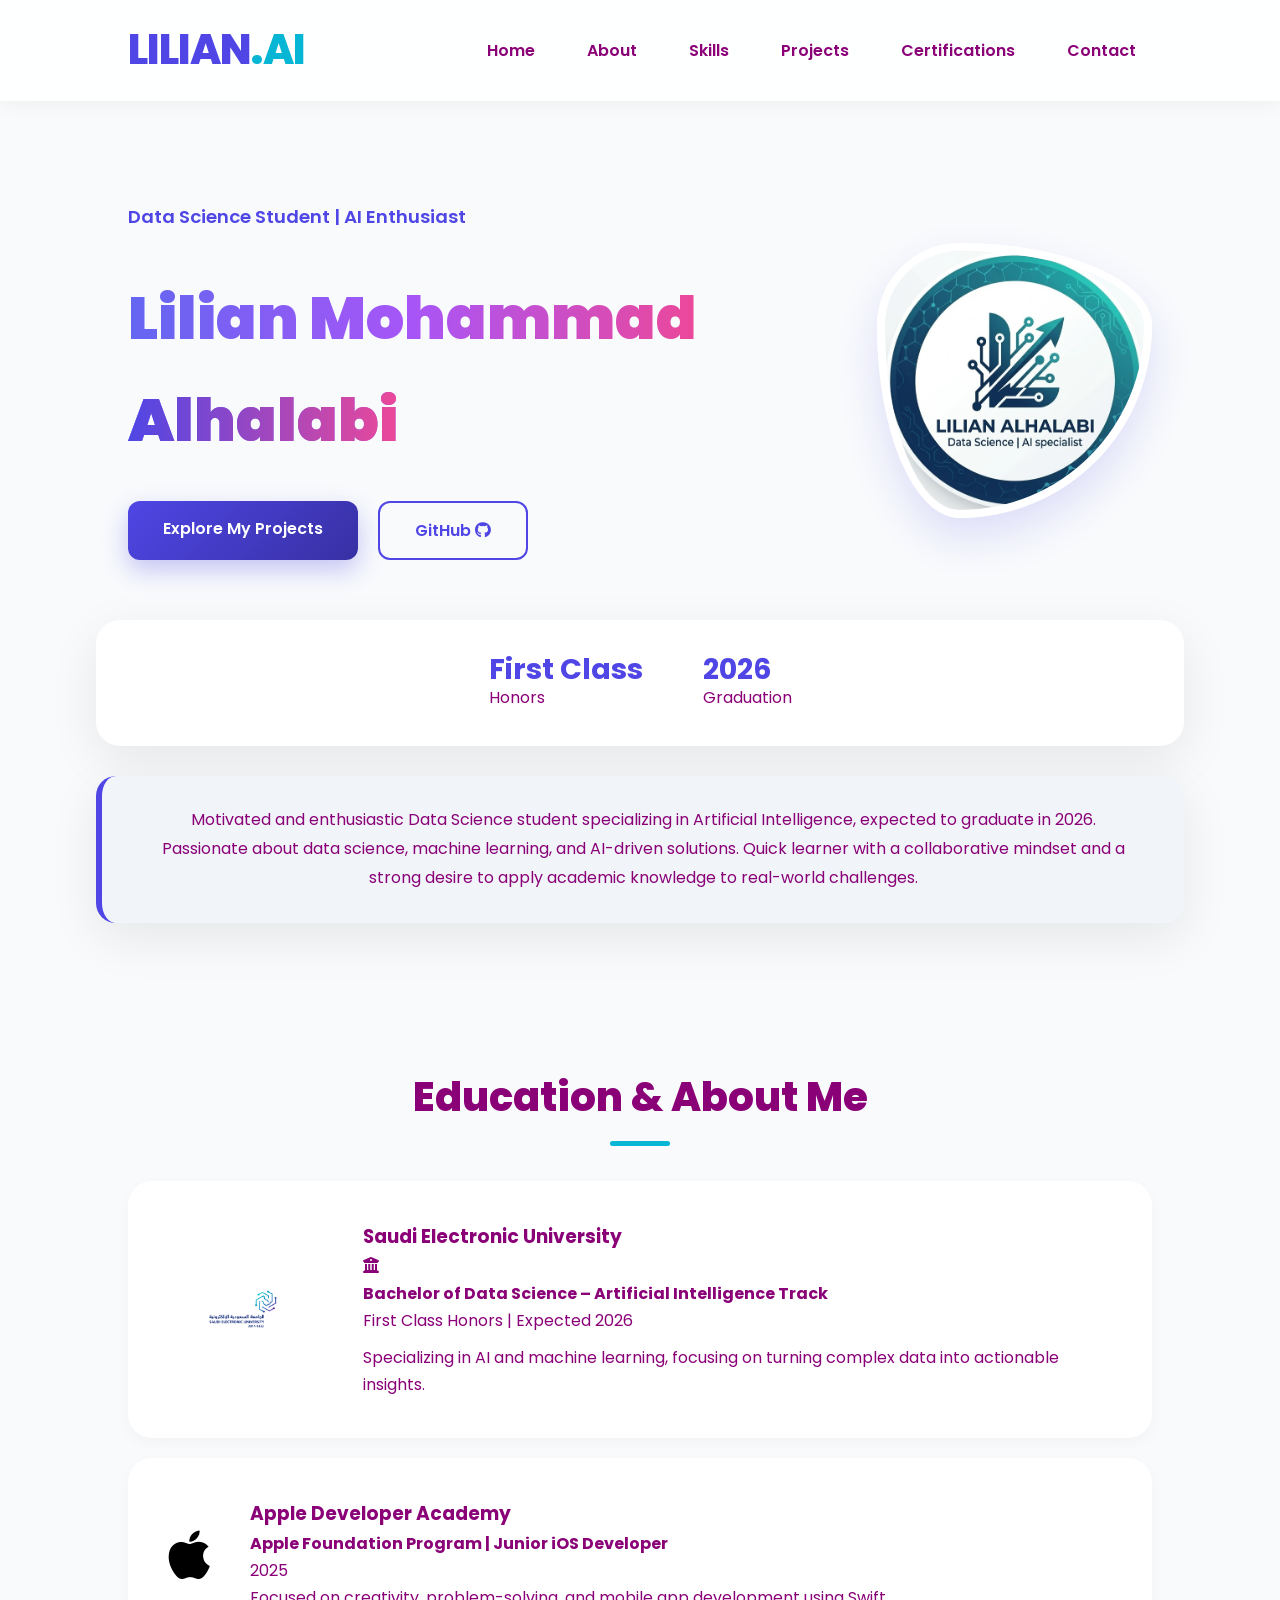
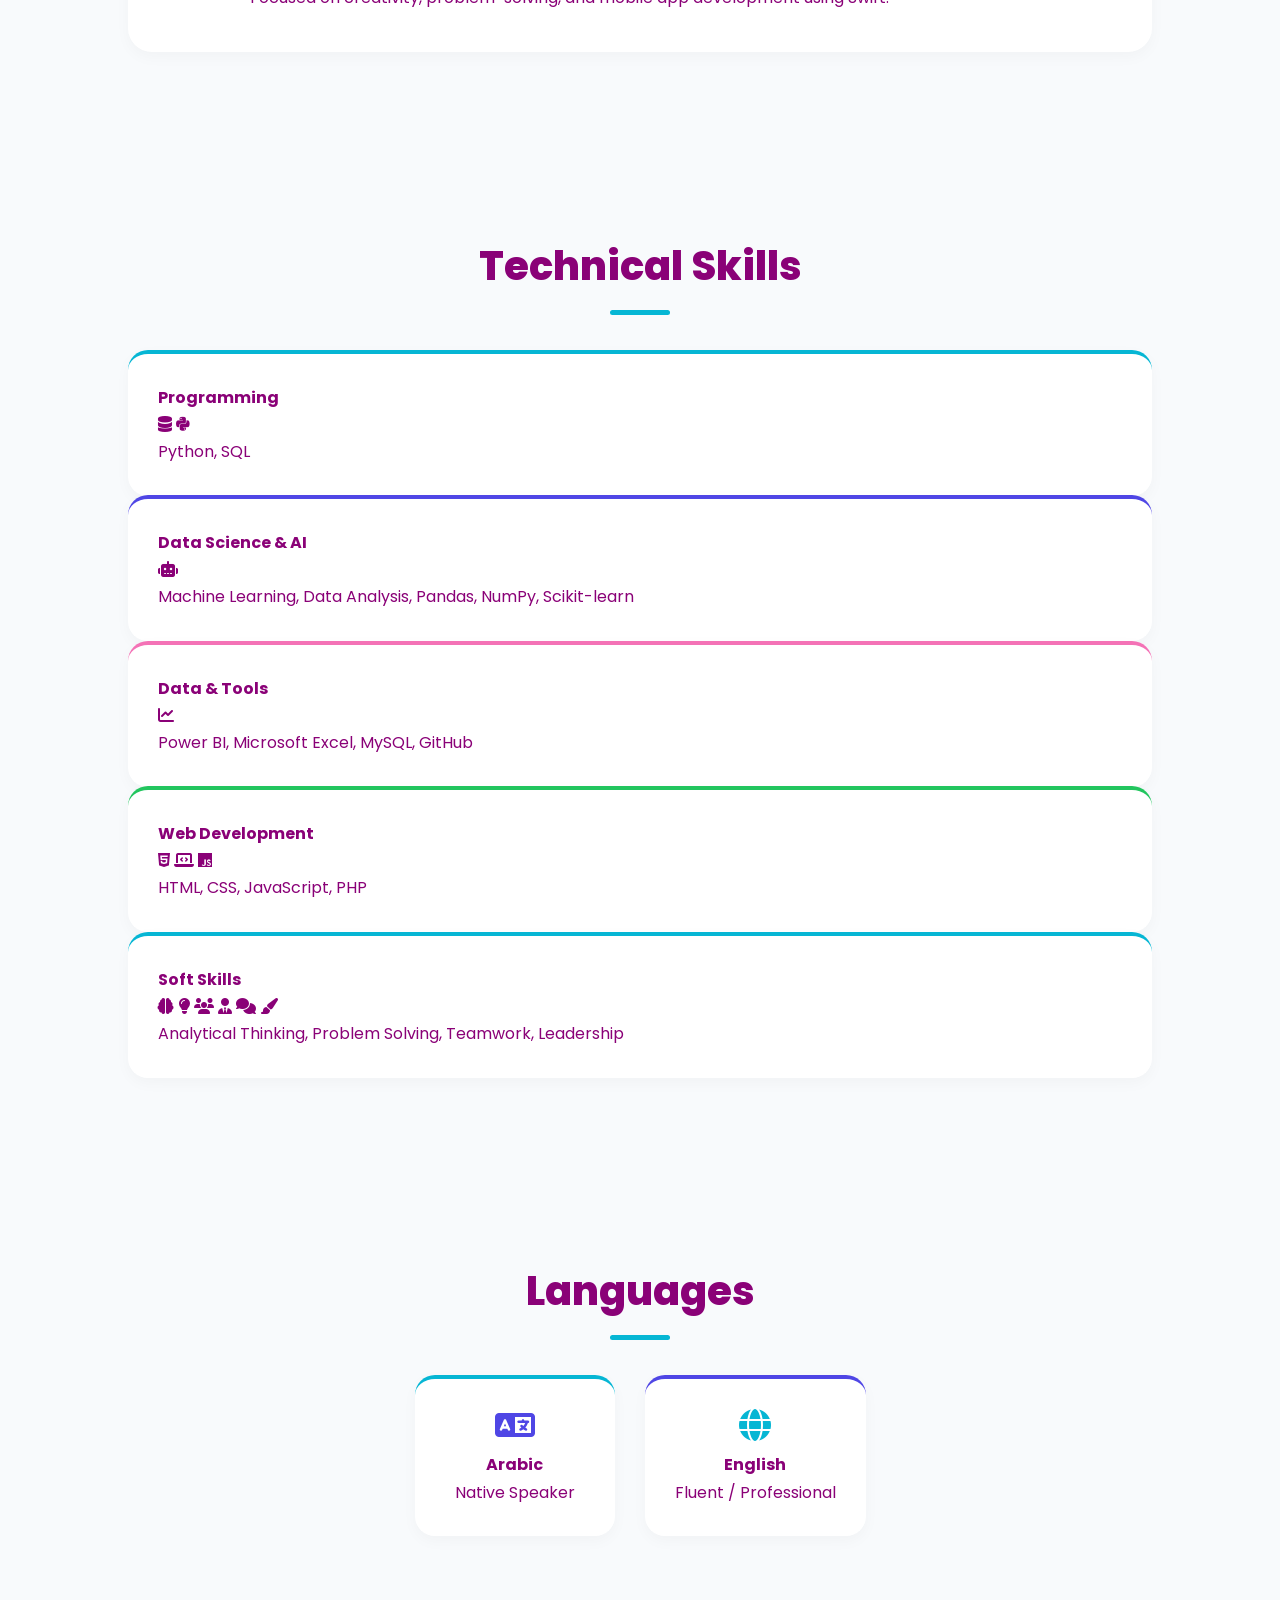
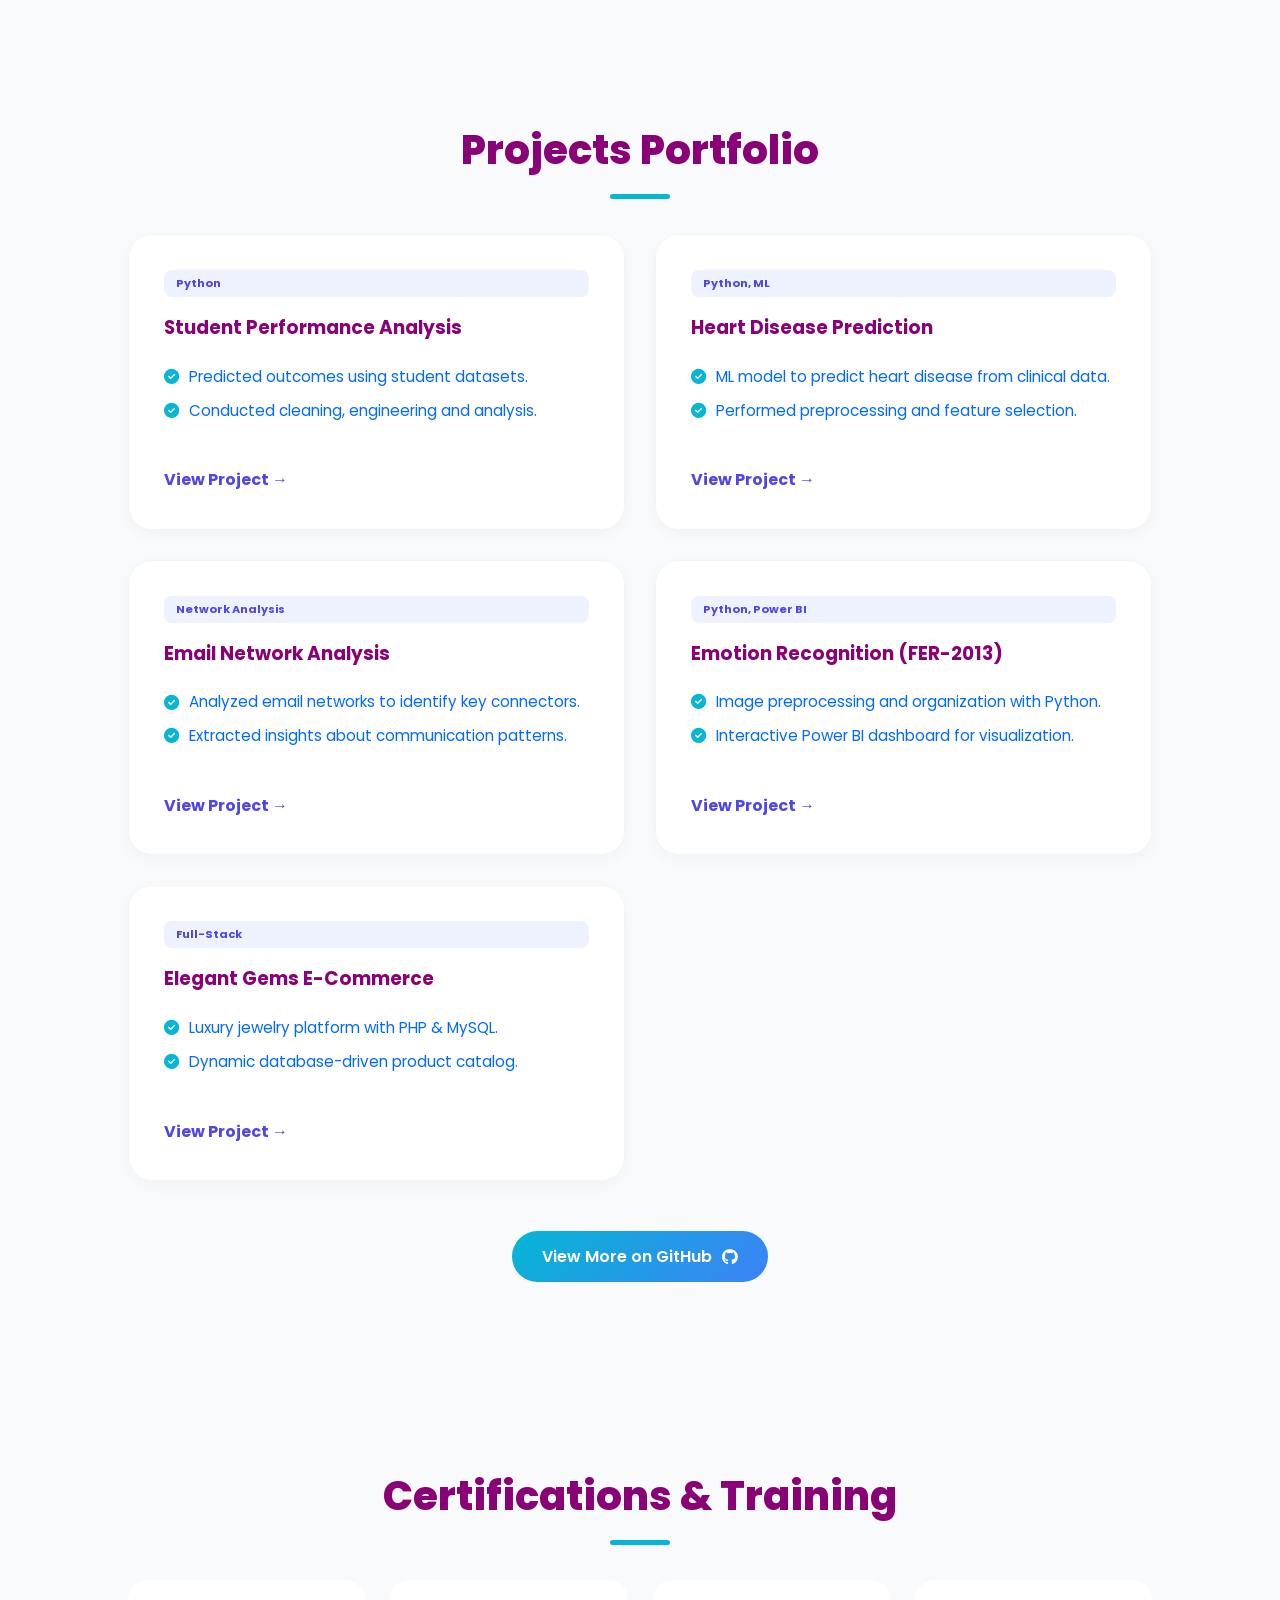
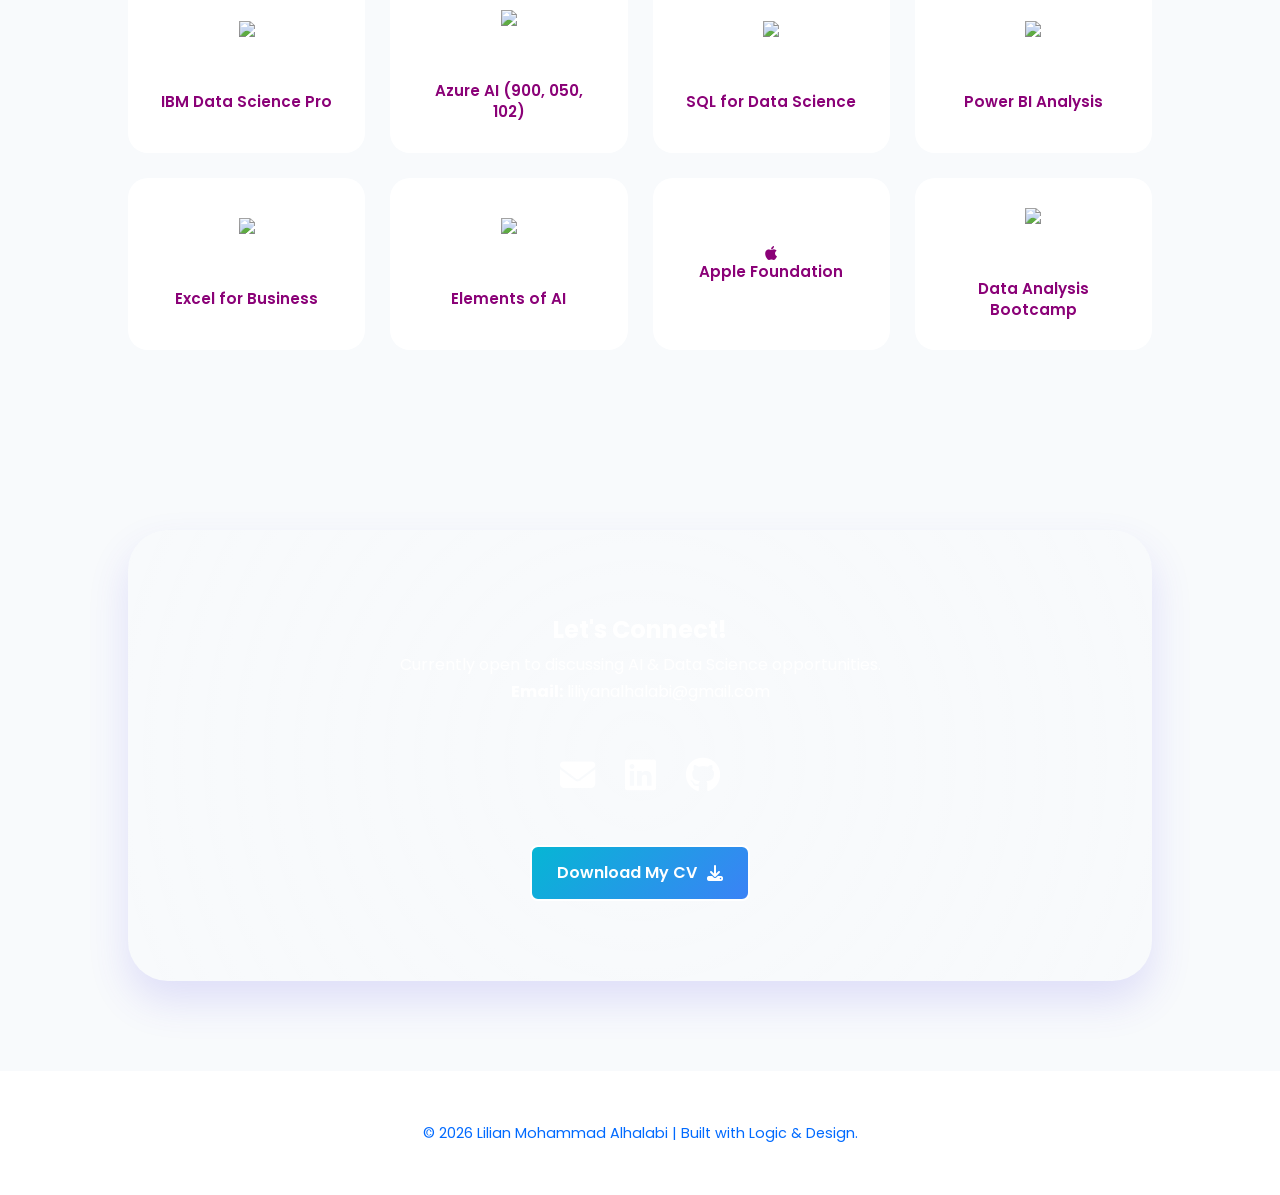
==== index.html @ e6d2bd02 "Update index.html" ====
<!DOCTYPE html>
<html lang="en">
<head>
    <meta charset="UTF-8">
    <meta name="viewport" content="width=device-width, initial-scale=1.0"> 
    <title>Lilian Mohammad Alhalabi | Portfolio</title>
    <link href="https://fonts.googleapis.com/css2?family=Poppins:wght@300;400;600;800&display=swap" rel="stylesheet">
    <link rel="stylesheet" href="https://cdnjs.cloudflare.com/ajax/libs/font-awesome/6.4.0/css/all.min.css">
    <link href="https://unpkg.com/aos@2.3.1/dist/aos.css" rel="stylesheet"> 
    <link rel="stylesheet" href="style.css">
</head>
<body>
<div class="video-bg">
  <video autoplay muted loop playsinline>
    <source src="robo.mp4" type="video/mp4">
    Your browser does not support the video tag.
  </video>
</div>
<nav>
    <div class="logo">LILIAN<span>.AI</span></div>
    <ul>
        <li><a href="#home">Home</a></li>
        <li><a href="#about">About</a></li>
        <li><a href="#skills">Skills</a></li>
        <li><a href="#projects">Projects</a></li>
        <li><a href="#certifications">Certifications</a></li>
        <li><a href="#contact">Contact</a></li>
    </ul>
</nav>

<section id="home" class="hero">
    <div class="hero-content" data-aos="fade-right">
        <p style="color: var(--primary); font-weight: 600;">Data Science Student | AI Enthusiast</p>
        <h1>Lilian Mohammad <br><span>Alhalabi</span></h1>
        <div class="hero-btns">
            <a href="#projects" class="btn">Explore My Projects</a>
            <a href="https://github.com/Lilian-Alhalabi" target="_blank" class="btn-outline">GitHub <i class="fab fa-github"></i></a>
        </div>
    </div>
    <div class="hero-img" data-aos="fade-left">
        <div class="profile-circle">
            <img src="img/profile.jpg" alt="Lilian Alhalabi">
        </div>
    </div>
</section>

<div class="stats-bar" data-aos="zoom-in">
    
    <div class="stat-item"><strong>First Class</strong> Honors</div>
    <!-- <div class="stat-item"><strong>3.86/4</strong> GPA</div> -->
    <div class="stat-item"><strong>2026</strong> Graduation</div>
</div>

<div class="stats-bar summary-bar" data-aos="zoom-in" style="margin-top: 20px; padding: 30px; line-height: 1.8; text-align: center;">
    <p>Motivated and enthusiastic Data Science student specializing in Artificial Intelligence, expected to graduate in 2026. Passionate about data science, machine learning, and AI-driven solutions. Quick learner with a collaborative mindset and a strong desire to apply academic knowledge to real-world challenges.</p>
</div>

<section id="about" data-aos="fade-up">
    <h2 class="section-title">Education & About Me</h2>
    <div class="about-card">
        <img src="img/Saudi_Electronic_University_Logo.jpeg" class="uni-logo">
        <div>
            <h3>Saudi Electronic University</h3> <i class="fas fa-university"></i>
            <p><strong>Bachelor of Data Science – Artificial Intelligence Track</strong></p>
            <p style="color: var(--muted); margin-bottom: 10px;">First Class Honors | Expected 2026</p>
            <p>Specializing in AI and machine learning, focusing on turning complex data into actionable insights.</p>
        </div>
    </div>
    <div class="about-card" style="margin-top: 20px;">
        <i class="fab fa-apple" style="font-size: 3.5rem; color: #000; margin-right: 20px;"></i>
        <div>
            <h3>Apple Developer Academy</h3>
            <p><strong>Apple Foundation Program | Junior iOS Developer</strong></p>
            <p style="color: var(--muted);">2025</p>
            <p>Focused on creativity, problem-solving, and mobile app development using Swift.</p>
        </div>
    </div>
</section>

<section id="skills">
    <h2 class="section-title" data-aos="fade-up">Technical Skills</h2>
    <div class="skills-grid">
        <div class="skill-card" data-aos="flip-left">
            <h4>Programming</h4> <i class="fas fa-database"></i>   <i class="fab fa-python"></i>
            <p>Python, SQL</p>
        </div>
        <div class="skill-card" data-aos="flip-left" data-aos-delay="100">
            <h4>Data Science & AI</h4> <i class="fas fa-robot"></i>
            <p>Machine Learning, Data Analysis, Pandas, NumPy, Scikit-learn</p>
        </div>
        <div class="skill-card" data-aos="flip-left" data-aos-delay="200">
            <h4>Data & Tools</h4> <i class="fas fa-chart-line"></i>
            <p>Power BI, Microsoft Excel, MySQL, GitHub</p>
        </div>
        <div class="skill-card" data-aos="flip-left" data-aos-delay="250">
            <h4>Web Development</h4> <i class="fab fa-html5"></i> <i class="fas fa-laptop-code"></i> <i class="fab fa-js"></i>
            <p>HTML, CSS, JavaScript, PHP</p>
        </div>
        <div class="skill-card" data-aos="flip-left" data-aos-delay="300">
            <h4>Soft Skills</h4> <i class="fas fa-brain"></i>
<i class="fas fa-lightbulb"></i>
<i class="fas fa-users"></i>
<i class="fas fa-user-tie"></i>
<i class="fas fa-comments"></i>
<i class="fas fa-paint-brush"></i>
            <p>Analytical Thinking, Problem Solving, Teamwork, Leadership</p>
        </div>
    </div>
</section>

<section id="languages" data-aos="fade-up">
    <h2 class="section-title">Languages</h2>
    <div class="skills-grid" style="justify-content: center; display: flex; gap: 30px; flex-wrap: wrap;">
        <div class="skill-card" style="min-width: 200px; text-align: center;">
            <i class="fas fa-language" style="font-size: 2rem; color: var(--primary); margin-bottom: 10px;"></i>
            <h4>Arabic</h4>
            <p>Native Speaker</p>
        </div>
        <div class="skill-card" style="min-width: 200px; text-align: center;">
            <i class="fas fa-globe" style="font-size: 2rem; color: var(--secondary); margin-bottom: 10px;"></i>
            <h4>English</h4>
            <p>Fluent / Professional</p>
        </div>
    </div>
</section>

<section id="projects">
    <h2 class="section-title" data-aos="fade-up">Projects Portfolio </h2>
    <div class="projects-grid">
        <div class="project-card" data-aos="fade-up">
            <div class="project-tag">Python</div>
            <h3>Student Performance Analysis</h3>
            <ul class="proj-list">
                <li>Predicted outcomes using student datasets.</li>
                <li>Conducted cleaning, engineering and analysis.</li>
            </ul>
            <a href="https://github.com/Lilian-Alhalabi/student-performance-analysis" target="_blank" class="proj-link">View Project →</a>
        </div>

        <div class="project-card" data-aos="fade-up">
            <div class="project-tag">Python, ML</div>
            <h3>Heart Disease Prediction</h3>
            <ul class="proj-list">
                <li>ML model to predict heart disease from clinical data.</li>
                <li>Performed preprocessing and feature selection.</li>
            </ul>
            <a href="https://github.com/Lilian-Alhalabi/Heart-Disease-Prediction-using-Machine-Learning" target="_blank" class="proj-link">View Project →</a>
        </div>

        <div class="project-card" data-aos="fade-up">
            <div class="project-tag">Network Analysis</div>
            <h3>Email Network Analysis</h3>
            <ul class="proj-list">
                <li>Analyzed email networks to identify key connectors.</li>
                <li>Extracted insights about communication patterns.</li>
            </ul>
            <a href="https://github.com/Lilian-Alhalabi/Email-Network-Analysis-using-Python" target="_blank" class="proj-link">View Project →</a>
        </div>

        <div class="project-card" data-aos="fade-up">
            <div class="project-tag">Python, Power BI</div>
            <h3>Emotion Recognition (FER-2013)</h3>
            <ul class="proj-list">
                <li>Image preprocessing and organization with Python.</li>
                <li>Interactive Power BI dashboard for visualization.</li>
            </ul>
            <a href="https://github.com/Lilian-Alhalabi/FER2013-Emotion-Analysis" target="_blank" class="proj-link">View Project →</a>
        </div>

        <div class="project-card" data-aos="fade-up">
            <div class="project-tag">Full-Stack</div>
            <h3>Elegant Gems E-Commerce</h3>
            <ul class="proj-list">
                <li>Luxury jewelry platform with PHP & MySQL.</li>
                <li>Dynamic database-driven product catalog.</li>
            </ul>
            <a href="https://github.com/Lilian-Alhalabi/Elegant-Gems-Jewelry-E-commerce-Platform" target="_blank" class="proj-link">View Project →</a>
        </div>

        
        

    </div>
    <div class="view-more-container" data-aos="fade-up">
        <a href="https://github.com/Lilian-Alhalabi" target="_blank" class="btn-view-more">
            View More on GitHub <i class="fab fa-github"></i>
        </a>
    </div>
</section>

<section id="certifications">
    <h2 class="section-title" data-aos="fade-up">Certifications & Training</h2>
    <div class="certs-container">
        <div class="cert-item"><img src="https://upload.wikimedia.org/wikipedia/commons/5/51/IBM_logo.svg"><h4>IBM Data Science Pro</h4></div>
        <div class="cert-item"><img src="https://upload.wikimedia.org/wikipedia/commons/4/44/Microsoft_logo.svg"><h4>Azure AI (900, 050, 102)</h4></div>
        <div class="cert-item"><img src="https://vectorseek.com/wp-content/uploads/2023/08/University-Of-California-Davis-Logo-Vector.svg-.png"><h4>SQL for Data Science</h4></div>
        <div class="cert-item"><img src="https://upload.wikimedia.org/wikipedia/commons/4/44/Microsoft_logo.svg"><h4>Power BI Analysis</h4></div>
        <div class="cert-item"><img src="https://logowik.com/content/uploads/images/macquarie-university5860.jpg"><h4>Excel for Business</h4></div>
        <div class="cert-item"><img src="https://www.sttinfo.fi/data/images/00382/395bc891-fb8c-47c3-a253-6a2b19670133.jpg"><h4>Elements of AI</h4></div>
        <div class="cert-item"><i class="fab fa-apple cert-icon"></i><h4>Apple Foundation</h4></div>
        <div class="cert-item"><img src="https://miro.medium.com/1*acb-tSUW3Tu0LUx_6xkORw.png"><h4>Data Analysis Bootcamp</h4></div>
    </div>
</section>

<section id="contact">
    <div class="contact-card" data-aos="zoom-in">
        <h2>Let's Connect!</h2>
        <p>Currently open to discussing AI & Data Science opportunities.</p>
        <p><strong>Email:</strong> liliyanalhalabi@gmail.com </p>
        <div class="social-links">
            <a href="mailto:liliyanalhalabi@gmail.com"><i class="fas fa-envelope"></i></a>
            <a href="https://linkedin.com/in/lilian-alhalabi" target="_blank"><i class="fab fa-linkedin"></i></a>
            <a href="https://github.com/Lilian-Alhalabi" target="_blank"><i class="fab fa-github"></i></a>
        </div>
        <a href="Lilian_Alhalabi_Resume.pdf" download="Lilian_Alhalabi_CV" class="download-btn">
            Download My CV <i class="fas fa-download"></i>
        </a>
    </div>
</section>

<footer>
    <p>© 2026 Lilian Mohammad Alhalabi | Built with Logic & Design.</p>
</footer>

<script src="https://unpkg.com/aos@2.3.1/dist/aos.js"></script>
<script>AOS.init({ duration: 1000, once: true });</script>
</body>
</html>
---- style.css ----
/* 1. Root Variables & Theme */
:root {
    --primary: #4f46e5;
    --primary-dark: #3730a3;
    --secondary: #06b6d4;
    --accent: #f472b6;
    --accent2: #22c55e;
    --bg: #f8fafc;
    --card-bg: #ffffff;
    --text-main: #8a0177;
    --text-muted: #006aff;
    --white: #ffffff;

    --shadow-sm: 0 5px 15px rgba(0,0,0,0.03);
    --shadow-lg: 0 20px 40px rgba(79,70,229,0.15);

    --purple-grad: linear-gradient(135deg,#4f46e5,#3730a3);
    --blue-grad: linear-gradient(135deg,#06b6d4,#3b82f6);
    --pink-grad: linear-gradient(135deg,#f472b6,#ec4899);

    --transition: all 0.3s cubic-bezier(0.4,0,0.2,1);
}
.hero-btns {
    display: flex;
    gap: 20px; 
    flex-wrap: wrap; 
    margin-top: 30px;
}

.video-bg {
  position: fixed;
  top: 0;
  left: 0;
  width: 100%;
  height: 100%;
  overflow: hidden;
  z-index: -1; /* يخلي الفيديو خلف المحتوى */
}

.video-bg video {
  width: 100%;
  height: 100%;
  object-fit: cover; /* يملأ الشاشة بدون ظهور حواف فارغة */
  filter: brightness(0.7); /* اختياري لتظليل الخلفية */
  animation: videoLoop 1s linear infinite; /* يضمن إعادة سلسة */
}

/* التأكد من تكرار الفيديو بدون تقطيع */
@keyframes videoLoop {
  0% { transform: scale(1); }
  100% { transform: scale(1); }
}
/* 2. Global Reset */
* { 
    margin: 0; 
    padding: 0; 
    box-sizing: border-box; 
    font-family: 'Poppins', sans-serif; 
    scroll-behavior: smooth; 
}

body { 
    background: var(--bg); 
    color: var(--text-main); 
    line-height: 1.7; 
    overflow-x: hidden;
}

/* 3. Navigation */
nav {
    display: flex; 
    justify-content: space-between; 
    align-items: center;
    padding: 15px 10%; 
    background: rgba(255, 255, 255, 0.85);
    backdrop-filter: blur(12px); 
    position: sticky; 
    top: 0; 
    z-index: 1000;
    box-shadow: 0 2px 20px rgba(0,0,0,0.05);
}

.logo { 
    font-size: 2.6rem; 
    font-weight: 800; 
    color: var(--primary); 
    letter-spacing: -1px;
}

.logo span { color: var(--secondary); }

nav ul { display: flex; list-style: none; gap: 20px; }

nav a { 
    text-decoration: none; 
    color: var(--text-main); 
    font-weight: 600; 
    font-size: 1.00rem;
    padding: 8px 16px;
    border-radius: 8px;
    transition: var(--transition); 
}

nav a:hover { 
    background: var(--purple-grad);
    color: white;
}

/* 4. Hero Section */
.hero { 
    display: flex; 
    align-items: center; 
    justify-content: space-between; 
    padding: 100px 10% 140px; 
    gap: 60px; 
}
.hero-tagline {
   
    font-family: 'Outfit', 'Poppins', sans-serif;
    font-size: 1rem;
    font-weight: 600;
    
    
    color: #0ea5e9; 
    
    
    text-shadow: 0 0 10px rgba(14, 165, 233, 0.4);
    
    /* 4. تنسيقات إضافية لجمالية السطر */
    letter-spacing: 1.5px;         
    text-transform: uppercase;     
    margin-bottom: 12px;           
    display: block;                
}

.hero-content { flex: 1; }

.hero h1 {
    background: linear-gradient(
        to right, 
        #6366f1, #a855f7, #ec4899, #06b6d4, #6366f1
    );
    
   
    background-size: 200% auto;
    
    
    -webkit-background-clip: text;
    background-clip: text;
    -webkit-text-fill-color: transparent;
    
   
    animation: moveGradient 4s linear infinite;
    
   
    font-weight: 900;
    font-size: 60px;
    display: inline-block; 
}


@keyframes moveGradient {
    0% { background-position: 0% center; }
    100% { background-position: 200% center; }
}

.hero h1 span {
    background: none;
    -webkit-text-fill-color: inherit;
    background-clip: inherit;
}

.hero h1 span { 
    background: linear-gradient(
        to right, 
        #4f46e5, #ec4899, #06b6d4, #4f46e5
    );
    
    background-size: 300% auto;
    
    -webkit-background-clip: text;
    background-clip: text;
    -webkit-text-fill-color: transparent;
    
    animation: shine 4s linear infinite;
}

@keyframes shine {
    to {
        background-position: 300% center;
    }
}

.hero p { 
    font-size: 1.15rem; 
    color: var(--text-muted); 
    margin-bottom: 35px; 
    max-width: 600px;
}

.profile-circle { 
    width: 275px; 
    height: 275px; 
    border-radius: 30% 70% 70% 30% / 30% 30% 70% 70%; 
    overflow: hidden; 
    border: 8px solid white; 
    box-shadow: var(--shadow-lg);
    animation: morphing 10s infinite alternate;
}

@keyframes morphing {
    0% { border-radius: 30% 70% 70% 30% / 30% 30% 70% 70%; }
    100% { border-radius: 50% 50% 50% 50% / 50% 50% 50% 50%; }
}

.profile-circle img { 
    width: 100%;
    height: 100%;
    object-fit: cover;
}

/* 5. Stats & Summary Bars */
.stats-bar { 
    display: flex; 
    justify-content: center; 
    gap: 60px; 
    padding: 35px; 
    background: var(--white); 
    width: 85%; 
    margin: -80px auto 30px; 
    border-radius: 24px;
    box-shadow: 0 15px 50px rgba(0,0,0,0.08); 
    position: relative; 
    z-index: 10;
}

.stat-item strong { 
    display: block; 
    font-size: 1.8rem; 
    color: var(--primary); 
    line-height: 1;
}

.summary-bar {
    max-width: 85%;
    margin: 0 auto 50px;
    background: #f1f5f9;
    border-radius: 20px;
    padding: 30px 50px !important;
    border-left: 6px solid var(--primary);
}

/* 6. Cards & Sections */
section { padding: 90px 10%; }

.section-title { 
    font-size: 2.5rem; 
    margin-bottom: 50px; 
    text-align: center; 
    font-weight: 800;
    position: relative;
}

.section-title::after {
    content: '';
    width: 60px;
    height: 5px;
    background: var(--secondary);
    position: absolute;
    bottom: -15px;
    left: 50%;
    transform: translateX(-50%);
    border-radius: 10px;
}

/* About Card Images */
.about-card img:not(.uni-logo) {
    width: 200px;
    height: 200px;
    object-fit: cover;
}

/* About Card */
.about-card { 
    display: flex; 
    align-items: center; 
    gap: 20px; 
    background: var(--white); 
    padding: 40px; 
    border-radius: 24px; 
    box-shadow: var(--shadow-sm);
    transition: var(--transition);
}

.about-card:hover { 
    transform: translateY(-5px); 
}

/* University Logo */
.uni-logo { 
    width: 150px;   
    height: auto; 
    border-radius: 12px;
    margin-right: 25px;
    object-fit: contain;
}
/* 7. Skills Grid */
.skill-card { 
    background: var(--white); 
    padding: 30px; 
    border-radius: 20px; 
    box-shadow: var(--shadow-sm); 
    border-top: 4px solid var(--secondary);
    transition: var(--transition);
}

.skill-card:nth-child(2){
    border-top:4px solid var(--primary);
}

.skill-card:nth-child(3){
    border-top:4px solid var(--accent);
}

.skill-card:nth-child(4){
    border-top:4px solid var(--accent2);
}


/* 8. Projects Portfolio */
.projects-grid { 
    display: grid; 
    grid-template-columns: repeat(auto-fit, minmax(340px, 1fr)); 
    gap: 30px; 
}

.project-card { 
    background: var(--white); 
    padding: 35px; 
    border-radius: 24px; 
    box-shadow: var(--shadow-sm); 
    border: 1px solid #f1f5f9; 
    display: flex;
    flex-direction: column;
    justify-content: space-between;
    transition: var(--transition); 
}

.project-card:hover { 
    transform: translateY(-10px) scale(1.02); 
    border-color: var(--primary); 
    box-shadow: 0 20px 40px rgba(0,0,0,0.05);
}

.project-tag { 
    display: inline-block;
    padding: 4px 12px;
    background: #eef2ff;
    color: var(--primary); 
    border-radius: 8px;
    font-size: 0.7rem; 
    font-weight: 700; 
    margin-bottom: 15px; 
}

.proj-list { list-style: none; margin: 20px 0; }
.proj-list li { 
    margin-bottom: 8px; 
    padding-left: 25px; 
    position: relative; 
    font-size: 0.95rem;
    color: var(--text-muted);
}

.proj-list li::before { 
    content: "\f058"; 
    font-family: "Font Awesome 6 Free"; 
    font-weight: 900;
    position: absolute; 
    left: 0; 
    color: var(--secondary); 
}

.proj-link { 
    text-decoration: none; 
    color: var(--primary); 
    font-weight: 700; 
    display: flex;
    align-items: center;
    gap: 8px;
    margin-top: 15px;
}

.view-more-container {
    display: flex;
    justify-content: center;
    margin-top: 50px;
    width: 100%;
}

.btn-view-more {
    display: inline-flex;
    align-items: center;
    gap: 10px;
    padding: 12px 30px;
    background: var(--blue-grad);
    color: white;
    text-decoration: none;
    font-weight: 600;
    border-radius: 50px;
    transition: 0.3s;
}

.btn-view-more:hover{
    transform: translateY(-4px) scale(1.05);
    box-shadow: 0 10px 30px rgba(59,130,246,0.4);
}

/* 9. Certifications */
.certs-container { 
    display: grid; 
    grid-template-columns: repeat(auto-fit, minmax(220px, 1fr)); 
    gap: 25px; 
}

.cert-item { 
    background: var(--white); 
    padding: 30px; 
    border-radius: 20px; 
    text-align: center; 
    transition: var(--transition);
    display: flex;
    flex-direction: column;
    align-items: center;
    justify-content: center;
}

.cert-item img { height: 50px; width: auto; object-fit: contain; margin-bottom: 20px; filter: grayscale(10%); transition: 0.3s; }
.cert-item:hover img { filter: grayscale(0%); transform: scale(1.1); }
.cert-item h4 { font-size: 0.95rem; font-weight: 600; line-height: 1.4; }

/* 10. Contact Card */
.contact-card { 
    background: var(--transition); 
    color: var(--white); 
    padding: 80px 40px; 
    border-radius: 40px; 
    text-align: center; 
    box-shadow: var(--shadow-lg);
    position: relative;
    overflow: hidden;
}

.contact-card::before {
    content: '';
    position: absolute;
    top: -50%;
    left: -50%;
    width: 200%;
    height: 200%;
    background: radial-gradient(circle, rgba(255,255,255,0.1) 0%, transparent 70%);
}

.social-links { display: flex; justify-content: center; gap: 30px; margin: 40px 0; position: relative; }
.social-links a { 
    color: var(--white); 
    font-size: 2.2rem; 
    transition: var(--transition); 
}

.social-links a:hover { 
    transform: translateY(-5px); 
    color: var(--secondary); 
}

/* 11. Buttons */
.download-btn {
    background: var(--blue-grad);
    color: #ffffff !important; 
    padding: 12px 25px;
    border-radius: 8px;
    text-decoration: none;
    font-weight: 600;
    display: inline-flex;
    align-items: center;
    gap: 10px;
    transition: all 0.2s ease;
    border: 2px solid white;
    cursor: pointer; 
    position: relative;
    z-index: 5;
}

.download-btn:hover {
    background: transparent !important;
    color: white !important;
    transform: translateY(-3px);
}

.download-btn:active {
    transform: scale(0.95); 
}
.btn { 
    padding: 14px 35px; 
    background: var(--purple-grad);
    color: white; 
    text-decoration: none; 
    border-radius: 12px; 
    font-weight: 600; 
    transition: var(--transition);
    box-shadow: 0 10px 25px rgba(79,70,229,0.3);
}

.btn:hover { 
    transform: translateY(-4px) scale(1.03);
    box-shadow: 0 15px 35px rgba(79,70,229,0.4);
}

.btn-outline { 
    padding: 14px 35px; 
    border: 2px solid var(--primary); 
    color: var(--primary); 
    text-decoration: none; 
    border-radius: 12px; 
    font-weight: 600; 
    transition: var(--transition);
}

.btn:hover { background: var(--primary-dark); transform: translateY(-3px); }
.btn-outline:hover { background: var(--primary); color: white; transform: translateY(-3px); }
.download-btn:active {
    transform: scale(0.9) !important; 
}
/* 12. Footer */
footer { 
    text-align: center; 
    padding: 50px; 
    background: #fff;
    color: var(--text-muted); 
    font-size: 0.9rem;
}

/* 13. Responsive */
@media (max-width: 992px) {
    .hero { flex-direction: column-reverse; text-align: center; padding-top: 60px; }
    .hero h1 { font-size: 2.8rem; }
    .stats-bar { flex-wrap: wrap; gap: 30px; }
}

@media (max-width: 768px) {
    nav ul { display: none; } /* Mobile menu can be added later */
    .about-card { flex-direction: column; text-align: center; }
    .section-title { font-size: 2rem; }
}
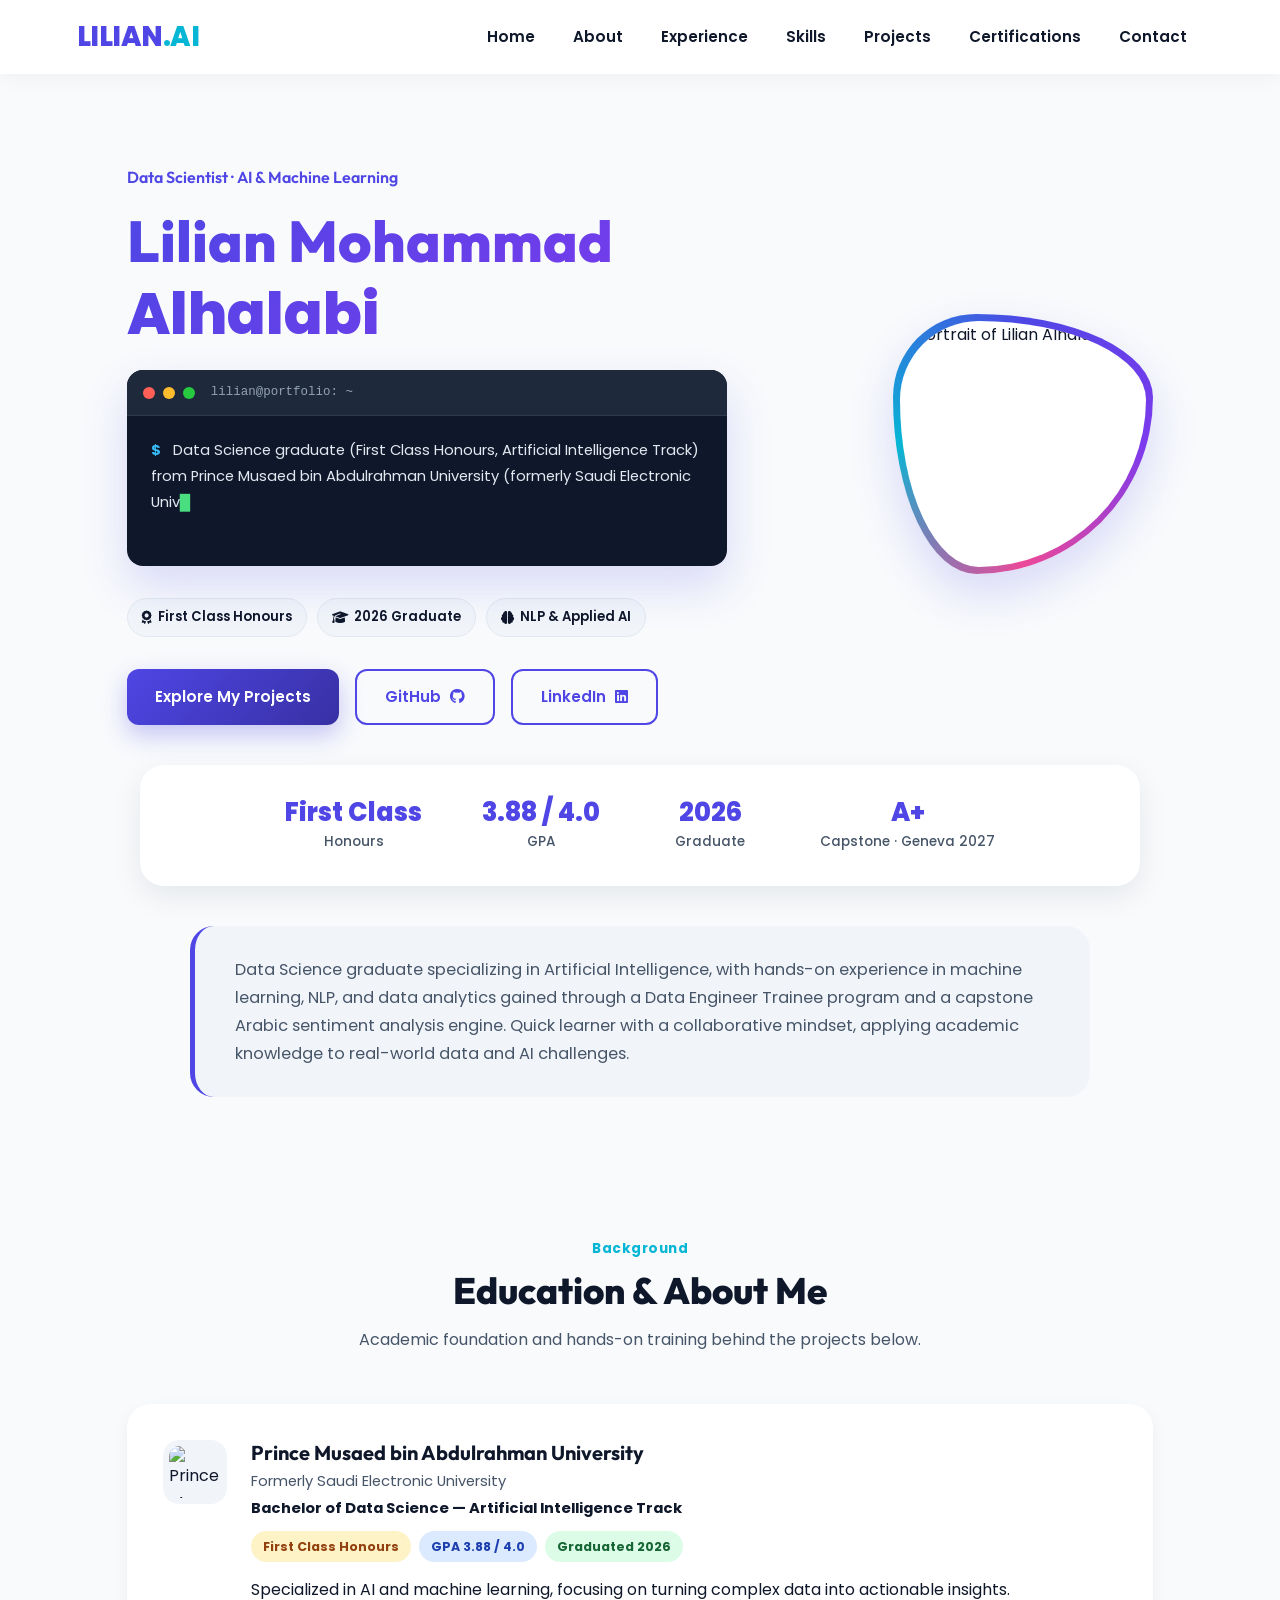
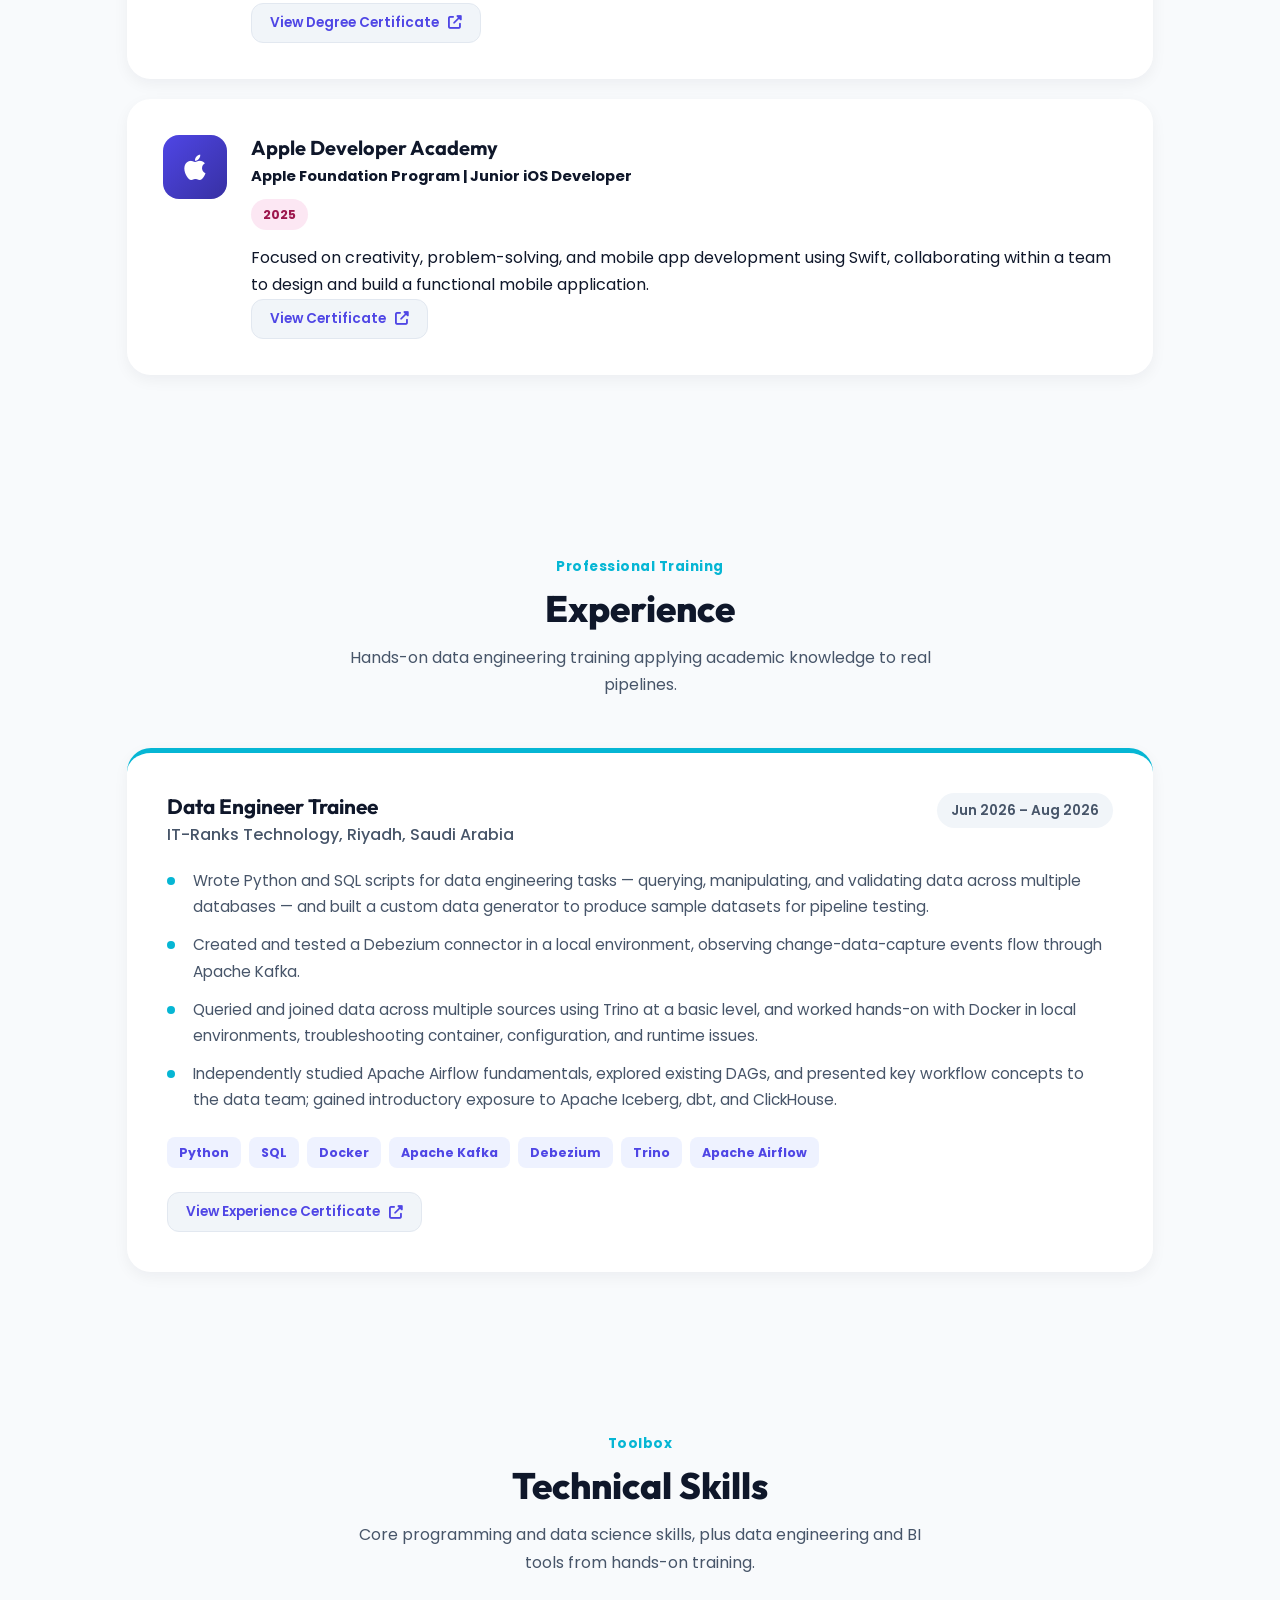
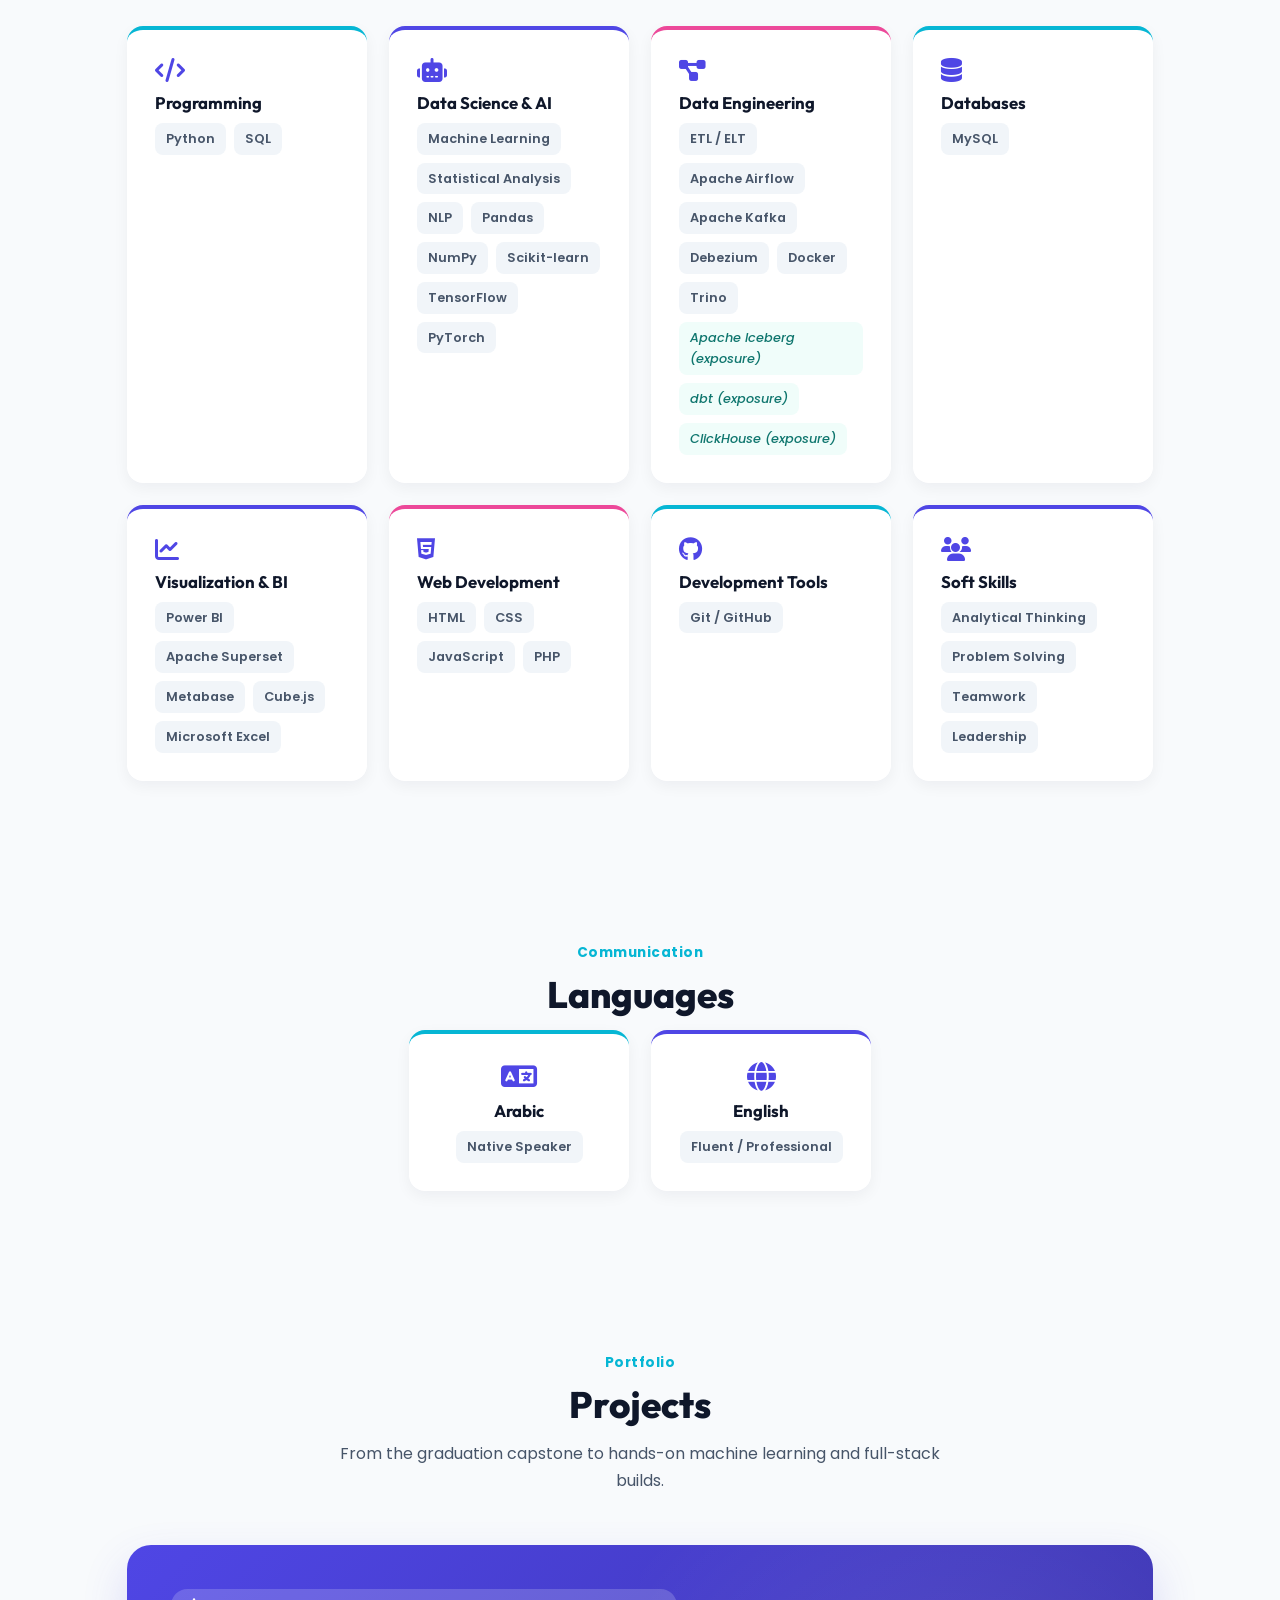
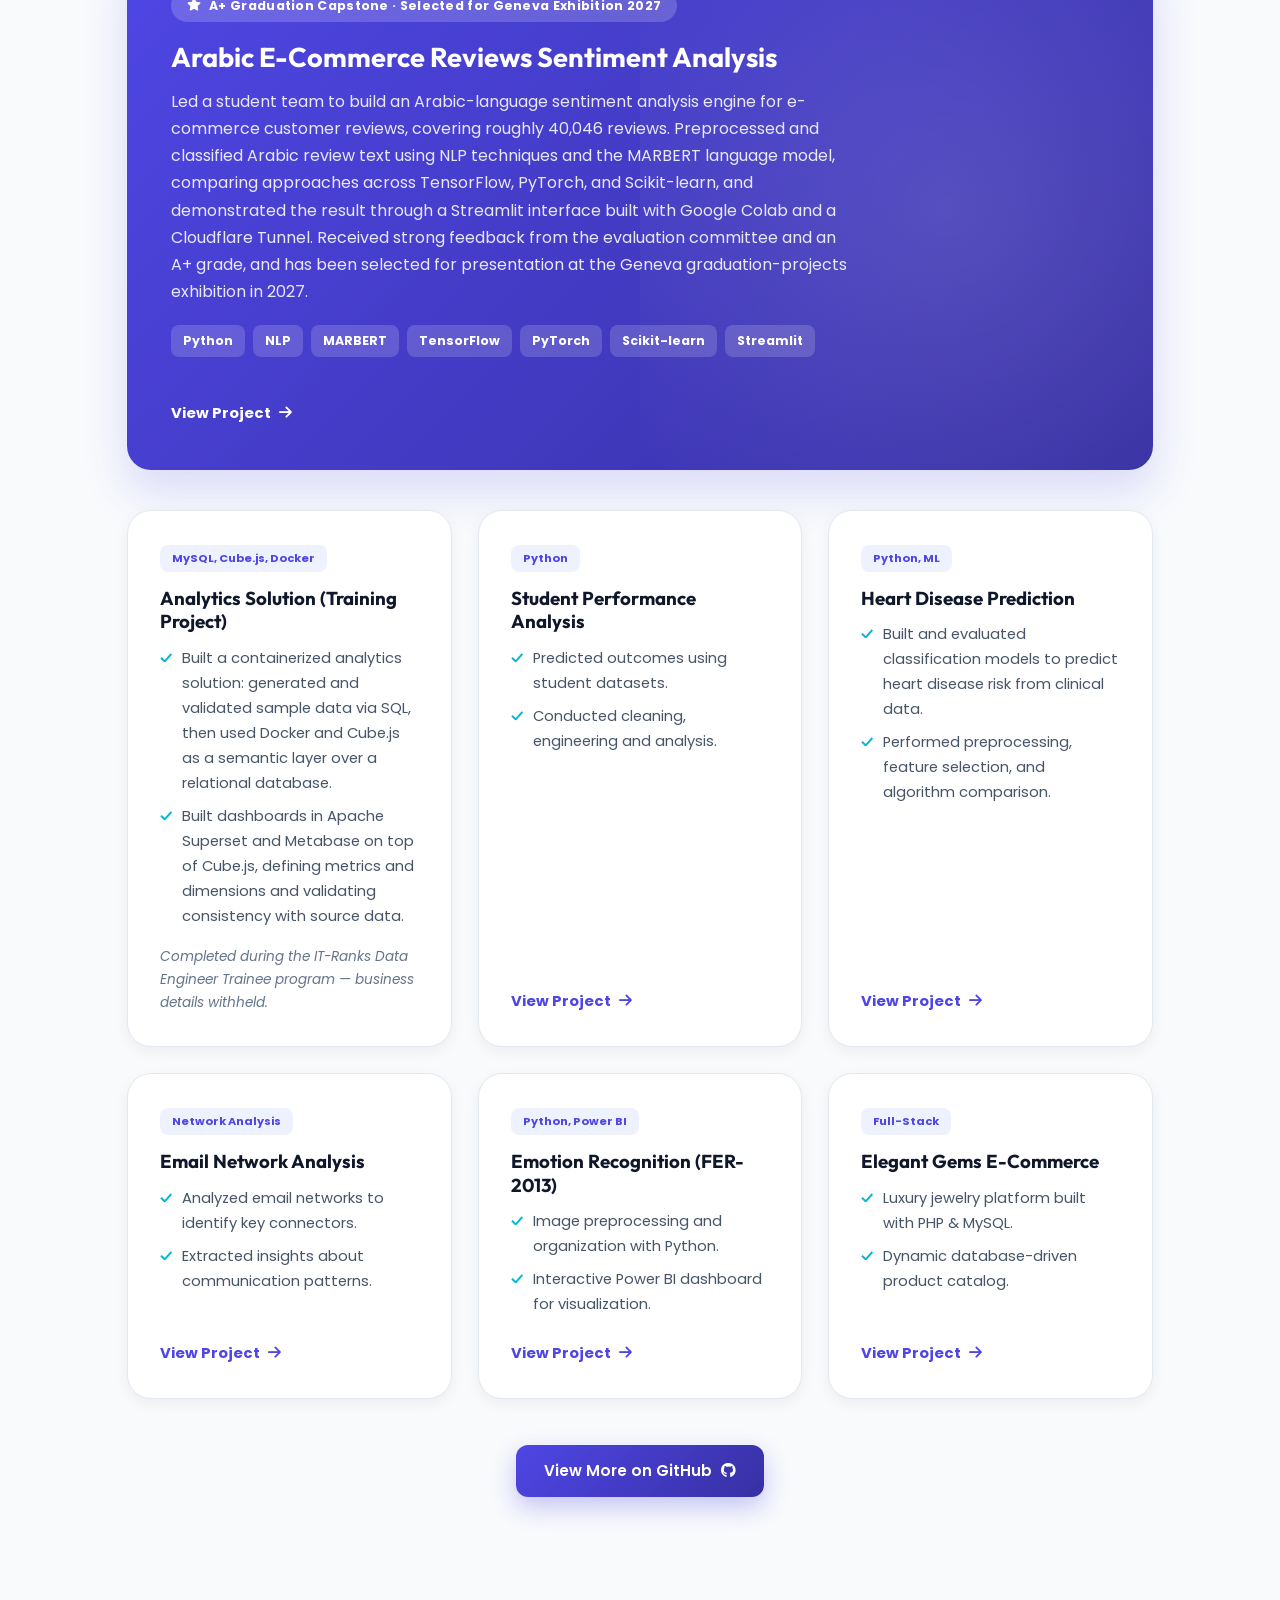
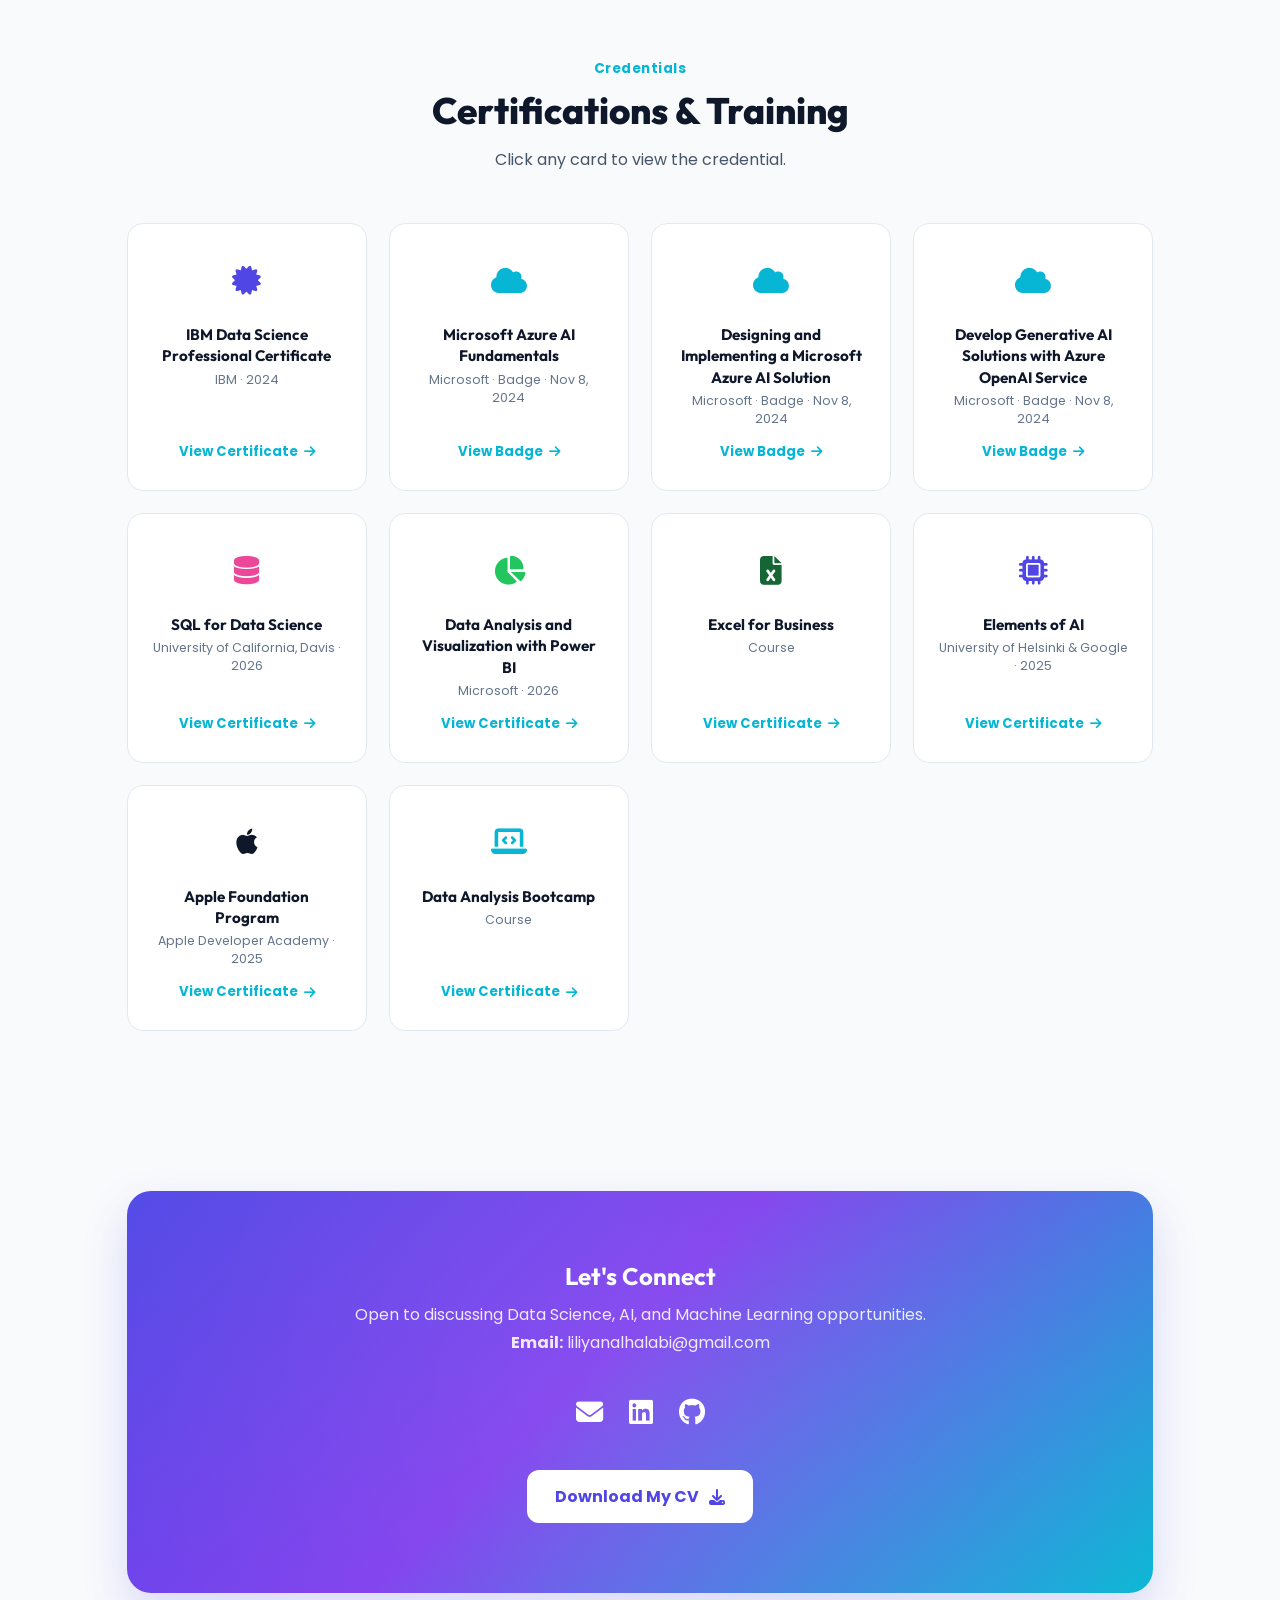
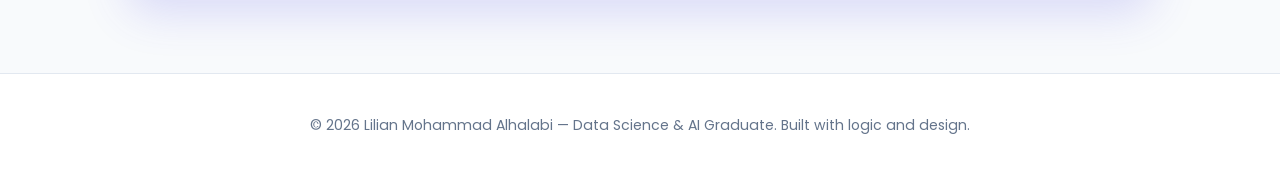
==== commit 0589c747: "Add files via upload" ====
--- a/index.html
+++ b/index.html
@@ -1,228 +1,559 @@
-<!DOCTYPE html>
-<html lang="en">
-<head>
-    <meta charset="UTF-8">
-    <meta name="viewport" content="width=device-width, initial-scale=1.0"> 
-    <title>Lilian Mohammad Alhalabi | Portfolio</title>
-    <link href="https://fonts.googleapis.com/css2?family=Poppins:wght@300;400;600;800&display=swap" rel="stylesheet">
-    <link rel="stylesheet" href="https://cdnjs.cloudflare.com/ajax/libs/font-awesome/6.4.0/css/all.min.css">
-    <link href="https://unpkg.com/aos@2.3.1/dist/aos.css" rel="stylesheet"> 
-    <link rel="stylesheet" href="style.css">
-</head>
-<body>
-<div class="video-bg">
-  <video autoplay muted loop playsinline>
-    <source src="robo.mp4" type="video/mp4">
-    Your browser does not support the video tag.
-  </video>
-</div>
-<nav>
-    <div class="logo">LILIAN<span>.AI</span></div>
-    <ul>
-        <li><a href="#home">Home</a></li>
-        <li><a href="#about">About</a></li>
-        <li><a href="#skills">Skills</a></li>
-        <li><a href="#projects">Projects</a></li>
-        <li><a href="#certifications">Certifications</a></li>
-        <li><a href="#contact">Contact</a></li>
-    </ul>
-</nav>
-
-<section id="home" class="hero">
-    <div class="hero-content" data-aos="fade-right">
-        <p style="color: var(--primary); font-weight: 600;">Data Science Student | AI Enthusiast</p>
-        <h1>Lilian Mohammad <br><span>Alhalabi</span></h1>
-        <div class="hero-btns">
-            <a href="#projects" class="btn">Explore My Projects</a>
-            <a href="https://github.com/Lilian-Alhalabi" target="_blank" class="btn-outline">GitHub <i class="fab fa-github"></i></a>
-        </div>
-    </div>
-    <div class="hero-img" data-aos="fade-left">
-        <div class="profile-circle">
-            <img src="img/profile.jpg" alt="Lilian Alhalabi">
-        </div>
-    </div>
-</section>
-
-<div class="stats-bar" data-aos="zoom-in">
-    
-    <div class="stat-item"><strong>First Class</strong> Honors</div>
-    <!-- <div class="stat-item"><strong>3.86/4</strong> GPA</div> -->
-    <div class="stat-item"><strong>2026</strong> Graduation</div>
-</div>
-
-<div class="stats-bar summary-bar" data-aos="zoom-in" style="margin-top: 20px; padding: 30px; line-height: 1.8; text-align: center;">
-    <p>Motivated and enthusiastic Data Science student specializing in Artificial Intelligence, expected to graduate in 2026. Passionate about data science, machine learning, and AI-driven solutions. Quick learner with a collaborative mindset and a strong desire to apply academic knowledge to real-world challenges.</p>
-</div>
-
-<section id="about" data-aos="fade-up">
-    <h2 class="section-title">Education & About Me</h2>
-    <div class="about-card">
-        <img src="img/Saudi_Electronic_University_Logo.jpeg" class="uni-logo">
-        <div>
-            <h3>Saudi Electronic University</h3> <i class="fas fa-university"></i>
-            <p><strong>Bachelor of Data Science – Artificial Intelligence Track</strong></p>
-            <p style="color: var(--muted); margin-bottom: 10px;">First Class Honors | Expected 2026</p>
-            <p>Specializing in AI and machine learning, focusing on turning complex data into actionable insights.</p>
-        </div>
-    </div>
-    <div class="about-card" style="margin-top: 20px;">
-        <i class="fab fa-apple" style="font-size: 3.5rem; color: #000; margin-right: 20px;"></i>
-        <div>
-            <h3>Apple Developer Academy</h3>
-            <p><strong>Apple Foundation Program | Junior iOS Developer</strong></p>
-            <p style="color: var(--muted);">2025</p>
-            <p>Focused on creativity, problem-solving, and mobile app development using Swift.</p>
-        </div>
-    </div>
-</section>
-
-<section id="skills">
-    <h2 class="section-title" data-aos="fade-up">Technical Skills</h2>
-    <div class="skills-grid">
-        <div class="skill-card" data-aos="flip-left">
-            <h4>Programming</h4> <i class="fas fa-database"></i>   <i class="fab fa-python"></i>
-            <p>Python, SQL</p>
-        </div>
-        <div class="skill-card" data-aos="flip-left" data-aos-delay="100">
-            <h4>Data Science & AI</h4> <i class="fas fa-robot"></i>
-            <p>Machine Learning, Data Analysis, Pandas, NumPy, Scikit-learn</p>
-        </div>
-        <div class="skill-card" data-aos="flip-left" data-aos-delay="200">
-            <h4>Data & Tools</h4> <i class="fas fa-chart-line"></i>
-            <p>Power BI, Microsoft Excel, MySQL, GitHub</p>
-        </div>
-        <div class="skill-card" data-aos="flip-left" data-aos-delay="250">
-            <h4>Web Development</h4> <i class="fab fa-html5"></i> <i class="fas fa-laptop-code"></i> <i class="fab fa-js"></i>
-            <p>HTML, CSS, JavaScript, PHP</p>
-        </div>
-        <div class="skill-card" data-aos="flip-left" data-aos-delay="300">
-            <h4>Soft Skills</h4> <i class="fas fa-brain"></i>
-<i class="fas fa-lightbulb"></i>
-<i class="fas fa-users"></i>
-<i class="fas fa-user-tie"></i>
-<i class="fas fa-comments"></i>
-<i class="fas fa-paint-brush"></i>
-            <p>Analytical Thinking, Problem Solving, Teamwork, Leadership</p>
-        </div>
-    </div>
-</section>
-
-<section id="languages" data-aos="fade-up">
-    <h2 class="section-title">Languages</h2>
-    <div class="skills-grid" style="justify-content: center; display: flex; gap: 30px; flex-wrap: wrap;">
-        <div class="skill-card" style="min-width: 200px; text-align: center;">
-            <i class="fas fa-language" style="font-size: 2rem; color: var(--primary); margin-bottom: 10px;"></i>
-            <h4>Arabic</h4>
-            <p>Native Speaker</p>
-        </div>
-        <div class="skill-card" style="min-width: 200px; text-align: center;">
-            <i class="fas fa-globe" style="font-size: 2rem; color: var(--secondary); margin-bottom: 10px;"></i>
-            <h4>English</h4>
-            <p>Fluent / Professional</p>
-        </div>
-    </div>
-</section>
-
-<section id="projects">
-    <h2 class="section-title" data-aos="fade-up">Projects Portfolio </h2>
-    <div class="projects-grid">
-        <div class="project-card" data-aos="fade-up">
-            <div class="project-tag">Python</div>
-            <h3>Student Performance Analysis</h3>
-            <ul class="proj-list">
-                <li>Predicted outcomes using student datasets.</li>
-                <li>Conducted cleaning, engineering and analysis.</li>
-            </ul>
-            <a href="https://github.com/Lilian-Alhalabi/student-performance-analysis" target="_blank" class="proj-link">View Project →</a>
-        </div>
-
-        <div class="project-card" data-aos="fade-up">
-            <div class="project-tag">Python, ML</div>
-            <h3>Heart Disease Prediction</h3>
-            <ul class="proj-list">
-                <li>ML model to predict heart disease from clinical data.</li>
-                <li>Performed preprocessing and feature selection.</li>
-            </ul>
-            <a href="https://github.com/Lilian-Alhalabi/Heart-Disease-Prediction-using-Machine-Learning" target="_blank" class="proj-link">View Project →</a>
-        </div>
-
-        <div class="project-card" data-aos="fade-up">
-            <div class="project-tag">Network Analysis</div>
-            <h3>Email Network Analysis</h3>
-            <ul class="proj-list">
-                <li>Analyzed email networks to identify key connectors.</li>
-                <li>Extracted insights about communication patterns.</li>
-            </ul>
-            <a href="https://github.com/Lilian-Alhalabi/Email-Network-Analysis-using-Python" target="_blank" class="proj-link">View Project →</a>
-        </div>
-
-        <div class="project-card" data-aos="fade-up">
-            <div class="project-tag">Python, Power BI</div>
-            <h3>Emotion Recognition (FER-2013)</h3>
-            <ul class="proj-list">
-                <li>Image preprocessing and organization with Python.</li>
-                <li>Interactive Power BI dashboard for visualization.</li>
-            </ul>
-            <a href="https://github.com/Lilian-Alhalabi/FER2013-Emotion-Analysis" target="_blank" class="proj-link">View Project →</a>
-        </div>
-
-        <div class="project-card" data-aos="fade-up">
-            <div class="project-tag">Full-Stack</div>
-            <h3>Elegant Gems E-Commerce</h3>
-            <ul class="proj-list">
-                <li>Luxury jewelry platform with PHP & MySQL.</li>
-                <li>Dynamic database-driven product catalog.</li>
-            </ul>
-            <a href="https://github.com/Lilian-Alhalabi/Elegant-Gems-Jewelry-E-commerce-Platform" target="_blank" class="proj-link">View Project →</a>
-        </div>
-
-        
-        
-
-    </div>
-    <div class="view-more-container" data-aos="fade-up">
-        <a href="https://github.com/Lilian-Alhalabi" target="_blank" class="btn-view-more">
-            View More on GitHub <i class="fab fa-github"></i>
-        </a>
-    </div>
-</section>
-
-<section id="certifications">
-    <h2 class="section-title" data-aos="fade-up">Certifications & Training</h2>
-    <div class="certs-container">
-        <div class="cert-item"><img src="https://upload.wikimedia.org/wikipedia/commons/5/51/IBM_logo.svg"><h4>IBM Data Science Pro</h4></div>
-        <div class="cert-item"><img src="https://upload.wikimedia.org/wikipedia/commons/4/44/Microsoft_logo.svg"><h4>Azure AI (900, 050, 102)</h4></div>
-        <div class="cert-item"><img src="https://vectorseek.com/wp-content/uploads/2023/08/University-Of-California-Davis-Logo-Vector.svg-.png"><h4>SQL for Data Science</h4></div>
-        <div class="cert-item"><img src="https://upload.wikimedia.org/wikipedia/commons/4/44/Microsoft_logo.svg"><h4>Power BI Analysis</h4></div>
-        <div class="cert-item"><img src="https://logowik.com/content/uploads/images/macquarie-university5860.jpg"><h4>Excel for Business</h4></div>
-        <div class="cert-item"><img src="https://www.sttinfo.fi/data/images/00382/395bc891-fb8c-47c3-a253-6a2b19670133.jpg"><h4>Elements of AI</h4></div>
-        <div class="cert-item"><i class="fab fa-apple cert-icon"></i><h4>Apple Foundation</h4></div>
-        <div class="cert-item"><img src="https://miro.medium.com/1*acb-tSUW3Tu0LUx_6xkORw.png"><h4>Data Analysis Bootcamp</h4></div>
-    </div>
-</section>
-
-<section id="contact">
-    <div class="contact-card" data-aos="zoom-in">
-        <h2>Let's Connect!</h2>
-        <p>Currently open to discussing AI & Data Science opportunities.</p>
-        <p><strong>Email:</strong> liliyanalhalabi@gmail.com </p>
-        <div class="social-links">
-            <a href="mailto:liliyanalhalabi@gmail.com"><i class="fas fa-envelope"></i></a>
-            <a href="https://linkedin.com/in/lilian-alhalabi" target="_blank"><i class="fab fa-linkedin"></i></a>
-            <a href="https://github.com/Lilian-Alhalabi" target="_blank"><i class="fab fa-github"></i></a>
-        </div>
-        <a href="Lilian_Alhalabi_Resume.pdf" download="Lilian_Alhalabi_CV" class="download-btn">
-            Download My CV <i class="fas fa-download"></i>
-        </a>
-    </div>
-</section>
-
-<footer>
-    <p>© 2026 Lilian Mohammad Alhalabi | Built with Logic & Design.</p>
-</footer>
-
-<script src="https://unpkg.com/aos@2.3.1/dist/aos.js"></script>
-<script>AOS.init({ duration: 1000, once: true });</script>
-</body>
-</html>
+<!DOCTYPE html>
+<html lang="en">
+<head>
+    <meta charset="UTF-8">
+    <meta name="viewport" content="width=device-width, initial-scale=1.0">
+    <title>Lilian Alhalabi | Data Scientist — AI & Machine Learning</title>
+    <meta name="description" content="Lilian Alhalabi is a Data Science graduate (First Class Honours, AI Track) from Prince Musaed bin Abdulrahman University (formerly Saudi Electronic University) with hands-on experience in machine learning, NLP, and data engineering.">
+
+    <link href="https://fonts.googleapis.com/css2?family=Poppins:wght@300;400;500;600;700;800&family=Outfit:wght@500;600;700;800&display=swap" rel="stylesheet">
+    <link rel="stylesheet" href="https://cdnjs.cloudflare.com/ajax/libs/font-awesome/6.4.0/css/all.min.css">
+    <link href="https://unpkg.com/aos@2.3.1/dist/aos.css" rel="stylesheet">
+    <link rel="stylesheet" href="style.css">
+</head>
+<body>
+
+<a class="skip-link" href="#main">Skip to content</a>
+
+<!-- =============== NAVIGATION =============== -->
+<nav aria-label="Primary">
+    <a href="#home" class="logo">LILIAN<span>.AI</span></a>
+
+    <button class="nav-toggle" aria-label="Toggle navigation menu" aria-expanded="false" aria-controls="primary-nav">
+        <span></span>
+    </button>
+
+    <ul class="nav-links" id="primary-nav">
+        <li><a href="#home">Home</a></li>
+        <li><a href="#about">About</a></li>
+        <li><a href="#experience">Experience</a></li>
+        <li><a href="#skills">Skills</a></li>
+        <li><a href="#projects">Projects</a></li>
+        <li><a href="#certifications">Certifications</a></li>
+        <li><a href="#contact">Contact</a></li>
+    </ul>
+</nav>
+
+<main id="main">
+
+<!-- =============== HERO =============== -->
+<div class="hero-wrap">
+    <div class="video-bg" aria-hidden="true">
+        <video autoplay muted loop playsinline poster="assets/images/profile.jpg">
+            <source src="assets/video/robo.mp4" type="video/mp4">
+        </video>
+    </div>
+
+    <section id="home" class="hero">
+        <div class="hero-content" data-aos="fade-right">
+            <span class="hero-eyebrow">Data Scientist · AI & Machine Learning</span>
+            <h1>Lilian Mohammad<br><span class="accent-text">Alhalabi</span></h1>
+            <div class="terminal-window" data-aos="fade-up">
+                <div class="terminal-bar">
+                    <span class="term-dot dot-red"></span>
+                    <span class="term-dot dot-yellow"></span>
+                    <span class="term-dot dot-green"></span>
+                    <span class="terminal-title">lilian@portfolio: ~</span>
+                </div>
+                <div class="terminal-body">
+                    <p class="terminal-line">
+                        <span class="prompt" aria-hidden="true">$</span>
+                        <span id="hero-typed" class="typed" aria-hidden="true" data-text="Data Science graduate (First Class Honours, Artificial Intelligence Track) from Prince Musaed bin Abdulrahman University (formerly Saudi Electronic University), with hands-on experience in machine learning, NLP, and data engineering. Focused on building practical AI and data-driven solutions — particularly in NLP and applied AI."></span><span class="term-cursor" aria-hidden="true">&#9608;</span>
+                        <span class="sr-only">Data Science graduate (First Class Honours, Artificial Intelligence Track) from Prince Musaed bin Abdulrahman University (formerly Saudi Electronic University), with hands-on experience in machine learning, NLP, and data engineering. Focused on building practical AI and data-driven solutions — particularly in NLP and applied AI.</span>
+                    </p>
+                </div>
+            </div>
+
+            <div class="hero-badges">
+                <span class="pill"><i class="fas fa-award" aria-hidden="true"></i> First Class Honours</span>
+                <span class="pill"><i class="fas fa-graduation-cap" aria-hidden="true"></i> 2026 Graduate</span>
+                <span class="pill"><i class="fas fa-brain" aria-hidden="true"></i> NLP & Applied AI</span>
+            </div>
+
+            <div class="hero-btns">
+                <a href="#projects" class="btn">Explore My Projects</a>
+                <a href="https://github.com/Lilian-Alhalabi" target="_blank" rel="noopener" class="btn-outline">
+                    GitHub <i class="fab fa-github" aria-hidden="true"></i>
+                </a>
+                <a href="https://linkedin.com/in/lilian-alhalabi" target="_blank" rel="noopener" class="btn-outline">
+                    LinkedIn <i class="fab fa-linkedin" aria-hidden="true"></i>
+                </a>
+            </div>
+        </div>
+
+        <div class="hero-img" data-aos="fade-left">
+            <div class="profile-ring">
+                <div class="profile-circle">
+                    <img src="assets/images/profile.jpg" alt="Portrait of Lilian Alhalabi">
+                </div>
+            </div>
+        </div>
+    </section>
+</div>
+
+<!-- =============== STATS =============== -->
+<div class="stats-bar" data-aos="zoom-in">
+    <div class="stat-item"><strong>First Class</strong><span>Honours</span></div>
+    <div class="stat-item"><strong>3.88 / 4.0</strong><span>GPA</span></div>
+    <div class="stat-item"><strong>2026</strong><span>Graduate</span></div>
+    <div class="stat-item"><strong>A+</strong><span>Capstone · Geneva 2027</span></div>
+</div>
+
+<div class="summary-bar" data-aos="zoom-in">
+    <p>
+        Data Science graduate specializing in Artificial Intelligence, with hands-on experience in machine learning,
+        NLP, and data analytics gained through a Data Engineer Trainee program and a capstone Arabic sentiment
+        analysis engine. Quick learner with a collaborative mindset, applying academic knowledge to real-world
+        data and AI challenges.
+    </p>
+</div>
+
+<!-- =============== ABOUT / EDUCATION =============== -->
+<section id="about">
+    <span class="section-kicker">Background</span>
+    <h2 class="section-title">Education & About Me</h2>
+    <p class="section-lede">Academic foundation and hands-on training behind the projects below.</p>
+
+    <div class="about-card" data-aos="fade-up">
+        <img src="assets/images/university-logo.jpg" class="uni-logo" alt="Prince Musaed bin Abdulrahman University logo">
+        <div class="about-card-body">
+            <h3>Prince Musaed bin Abdulrahman University</h3>
+            <p class="card-meta" style="margin-bottom: 2px;">Formerly Saudi Electronic University</p>
+            <p class="card-meta"><strong>Bachelor of Data Science — Artificial Intelligence Track</strong></p>
+            <div class="badge-row">
+                <span class="badge gold">First Class Honours</span>
+                <span class="badge blue">GPA 3.88 / 4.0</span>
+                <span class="badge green">Graduated 2026</span>
+            </div>
+            <p>Specialized in AI and machine learning, focusing on turning complex data into actionable insights.</p>
+            <button class="btn-ghost" data-cert-src="assets/certificates/degree-certificate.jpg"
+                    data-cert-title="Bachelor of Data Science — Degree Certificate"
+                    data-cert-alt="Degree certificate from Prince Musaed bin Abdulrahman University">
+                View Degree Certificate <i class="fas fa-external-link-alt" aria-hidden="true"></i>
+            </button>
+        </div>
+    </div>
+
+    <div class="about-card" data-aos="fade-up">
+        <div class="card-icon"><i class="fab fa-apple" aria-hidden="true"></i></div>
+        <div class="about-card-body">
+            <h3>Apple Developer Academy</h3>
+            <p class="card-meta"><strong>Apple Foundation Program | Junior iOS Developer</strong></p>
+            <div class="badge-row"><span class="badge pink">2025</span></div>
+            <p>Focused on creativity, problem-solving, and mobile app development using Swift, collaborating within a team to design and build a functional mobile application.</p>
+            <button class="btn-ghost" data-cert-src="assets/certificates/apple-foundation-certificate.jpg"
+                    data-cert-title="Apple Foundation Program Certificate"
+                    data-cert-alt="Apple Foundation Program completion certificate">
+                View Certificate <i class="fas fa-external-link-alt" aria-hidden="true"></i>
+            </button>
+        </div>
+    </div>
+</section>
+
+<!-- =============== EXPERIENCE =============== -->
+<section id="experience">
+    <span class="section-kicker">Professional Training</span>
+    <h2 class="section-title">Experience</h2>
+    <p class="section-lede">Hands-on data engineering training applying academic knowledge to real pipelines.</p>
+
+    <div class="experience-card" data-aos="fade-up">
+        <div class="experience-head">
+            <div>
+                <h3>Data Engineer Trainee</h3>
+                <p>IT-Ranks Technology, Riyadh, Saudi Arabia</p>
+            </div>
+            <span class="experience-dates">Jun 2026 – Aug 2026</span>
+        </div>
+
+        <ul class="exp-list">
+            <li>Wrote Python and SQL scripts for data engineering tasks — querying, manipulating, and validating data across multiple databases — and built a custom data generator to produce sample datasets for pipeline testing.</li>
+            <li>Created and tested a Debezium connector in a local environment, observing change-data-capture events flow through Apache Kafka.</li>
+            <li>Queried and joined data across multiple sources using Trino at a basic level, and worked hands-on with Docker in local environments, troubleshooting container, configuration, and runtime issues.</li>
+            <li>Independently studied Apache Airflow fundamentals, explored existing DAGs, and presented key workflow concepts to the data team; gained introductory exposure to Apache Iceberg, dbt, and ClickHouse.</li>
+        </ul>
+
+        <div class="tag-row">
+            <span class="tech-tag">Python</span>
+            <span class="tech-tag">SQL</span>
+            <span class="tech-tag">Docker</span>
+            <span class="tech-tag">Apache Kafka</span>
+            <span class="tech-tag">Debezium</span>
+            <span class="tech-tag">Trino</span>
+            <span class="tech-tag">Apache Airflow</span>
+        </div>
+
+        <button class="btn-ghost" data-cert-src="assets/certificates/it-ranks-experience-certificate.jpg"
+                data-cert-title="IT-Ranks Technology — Experience Certificate"
+                data-cert-alt="Data Engineer Trainee experience certificate from IT-Ranks Technology">
+            View Experience Certificate <i class="fas fa-external-link-alt" aria-hidden="true"></i>
+        </button>
+    </div>
+</section>
+
+<!-- =============== SKILLS =============== -->
+<section id="skills">
+    <span class="section-kicker">Toolbox</span>
+    <h2 class="section-title">Technical Skills</h2>
+    <p class="section-lede">Core programming and data science skills, plus data engineering and BI tools from hands-on training.</p>
+
+    <div class="skills-grid">
+        <div class="skill-card" data-aos="fade-up">
+            <i class="fas fa-code skill-icon" aria-hidden="true"></i>
+            <h4>Programming</h4>
+            <div class="chip-row">
+                <span class="chip">Python</span><span class="chip">SQL</span>
+            </div>
+        </div>
+
+        <div class="skill-card" data-aos="fade-up" data-aos-delay="80">
+            <i class="fas fa-robot skill-icon" aria-hidden="true"></i>
+            <h4>Data Science & AI</h4>
+            <div class="chip-row">
+                <span class="chip">Machine Learning</span><span class="chip">Statistical Analysis</span>
+                <span class="chip">NLP</span><span class="chip">Pandas</span><span class="chip">NumPy</span>
+                <span class="chip">Scikit-learn</span><span class="chip">TensorFlow</span><span class="chip">PyTorch</span>
+            </div>
+        </div>
+
+        <div class="skill-card" data-aos="fade-up" data-aos-delay="160">
+            <i class="fas fa-diagram-project skill-icon" aria-hidden="true"></i>
+            <h4>Data Engineering</h4>
+            <div class="chip-row">
+                <span class="chip">ETL / ELT</span><span class="chip">Apache Airflow</span>
+                <span class="chip">Apache Kafka</span><span class="chip">Debezium</span>
+                <span class="chip">Docker</span><span class="chip">Trino</span>
+                <span class="chip light">Apache Iceberg (exposure)</span>
+                <span class="chip light">dbt (exposure)</span>
+                <span class="chip light">ClickHouse (exposure)</span>
+            </div>
+        </div>
+
+        <div class="skill-card" data-aos="fade-up" data-aos-delay="200">
+            <i class="fas fa-database skill-icon" aria-hidden="true"></i>
+            <h4>Databases</h4>
+            <div class="chip-row"><span class="chip">MySQL</span></div>
+        </div>
+
+        <div class="skill-card" data-aos="fade-up" data-aos-delay="240">
+            <i class="fas fa-chart-line skill-icon" aria-hidden="true"></i>
+            <h4>Visualization & BI</h4>
+            <div class="chip-row">
+                <span class="chip">Power BI</span><span class="chip">Apache Superset</span>
+                <span class="chip">Metabase</span><span class="chip">Cube.js</span>
+                <span class="chip">Microsoft Excel</span>
+            </div>
+        </div>
+
+        <div class="skill-card" data-aos="fade-up" data-aos-delay="280">
+            <i class="fab fa-html5 skill-icon" aria-hidden="true"></i>
+            <h4>Web Development</h4>
+            <div class="chip-row">
+                <span class="chip">HTML</span><span class="chip">CSS</span>
+                <span class="chip">JavaScript</span><span class="chip">PHP</span>
+            </div>
+        </div>
+
+        <div class="skill-card" data-aos="fade-up" data-aos-delay="320">
+            <i class="fab fa-github skill-icon" aria-hidden="true"></i>
+            <h4>Development Tools</h4>
+            <div class="chip-row"><span class="chip">Git / GitHub</span></div>
+        </div>
+
+        <div class="skill-card" data-aos="fade-up" data-aos-delay="360">
+            <i class="fas fa-users skill-icon" aria-hidden="true"></i>
+            <h4>Soft Skills</h4>
+            <div class="chip-row">
+                <span class="chip">Analytical Thinking</span><span class="chip">Problem Solving</span>
+                <span class="chip">Teamwork</span><span class="chip">Leadership</span>
+            </div>
+        </div>
+    </div>
+</section>
+
+<!-- =============== LANGUAGES =============== -->
+<section id="languages">
+    <span class="section-kicker">Communication</span>
+    <h2 class="section-title">Languages</h2>
+    <div class="skills-grid" style="grid-template-columns: repeat(auto-fit, minmax(200px, 220px)); justify-content: center;">
+        <div class="skill-card" style="text-align: center;" data-aos="fade-up">
+            <i class="fas fa-language skill-icon" aria-hidden="true" style="font-size: 1.8rem;"></i>
+            <h4>Arabic</h4>
+            <p class="chip-row" style="justify-content: center;"><span class="chip">Native Speaker</span></p>
+        </div>
+        <div class="skill-card" style="text-align: center;" data-aos="fade-up" data-aos-delay="80">
+            <i class="fas fa-globe skill-icon" aria-hidden="true" style="font-size: 1.8rem;"></i>
+            <h4>English</h4>
+            <p class="chip-row" style="justify-content: center;"><span class="chip">Fluent / Professional</span></p>
+        </div>
+    </div>
+</section>
+
+<!-- =============== PROJECTS =============== -->
+<section id="projects">
+    <span class="section-kicker">Portfolio</span>
+    <h2 class="section-title">Projects</h2>
+    <p class="section-lede">From the graduation capstone to hands-on machine learning and full-stack builds.</p>
+
+    <!-- Featured: graduation capstone -->
+    <div class="project-featured" data-aos="fade-up">
+        <span class="featured-tag"><i class="fas fa-star" aria-hidden="true"></i> A+ Graduation Capstone · Selected for Geneva Exhibition 2027</span>
+        <h3>Arabic E-Commerce Reviews Sentiment Analysis</h3>
+        <p class="proj-desc">
+            Led a student team to build an Arabic-language sentiment analysis engine for e-commerce customer
+            reviews, covering roughly 40,046 reviews. Preprocessed and classified Arabic review text using NLP
+            techniques and the MARBERT language model, comparing approaches across TensorFlow, PyTorch, and
+            Scikit-learn, and demonstrated the result through a Streamlit interface built with Google Colab and
+            a Cloudflare Tunnel. Received strong feedback from the evaluation committee and an A+ grade, and has
+            been selected for presentation at the Geneva graduation-projects exhibition in 2027.
+        </p>
+        <div class="tag-row">
+            <span class="tech-tag">Python</span><span class="tech-tag">NLP</span>
+            <span class="tech-tag">MARBERT</span><span class="tech-tag">TensorFlow</span>
+            <span class="tech-tag">PyTorch</span><span class="tech-tag">Scikit-learn</span>
+            <span class="tech-tag">Streamlit</span>
+        </div>
+        <a href="https://github.com/Lilian-Alhalabi/Arabic-Ecommerce-Sentiment-Analysis-Senior-Project" target="_blank" rel="noopener" class="proj-link proj-link--on-dark">View Project <i class="fas fa-arrow-right" aria-hidden="true"></i></a>
+    </div>
+
+    <div class="projects-grid">
+
+        <div class="project-card" data-aos="fade-up">
+            <div>
+                <div class="project-tag">MySQL, Cube.js, Docker</div>
+                <h3>Analytics Solution (Training Project)</h3>
+                <ul class="proj-list">
+                    <li>Built a containerized analytics solution: generated and validated sample data via SQL, then used Docker and Cube.js as a semantic layer over a relational database.</li>
+                    <li>Built dashboards in Apache Superset and Metabase on top of Cube.js, defining metrics and dimensions and validating consistency with source data.</li>
+                </ul>
+                <p class="proj-note">Completed during the IT-Ranks Data Engineer Trainee program — business details withheld.</p>
+            </div>
+        </div>
+
+        <div class="project-card" data-aos="fade-up">
+            <div>
+                <div class="project-tag">Python</div>
+                <h3>Student Performance Analysis</h3>
+                <ul class="proj-list">
+                    <li>Predicted outcomes using student datasets.</li>
+                    <li>Conducted cleaning, engineering and analysis.</li>
+                </ul>
+            </div>
+            <a href="https://github.com/Lilian-Alhalabi/student-performance-analysis" target="_blank" rel="noopener" class="proj-link">View Project <i class="fas fa-arrow-right" aria-hidden="true"></i></a>
+        </div>
+
+        <div class="project-card" data-aos="fade-up">
+            <div>
+                <div class="project-tag">Python, ML</div>
+                <h3>Heart Disease Prediction</h3>
+                <ul class="proj-list">
+                    <li>Built and evaluated classification models to predict heart disease risk from clinical data.</li>
+                    <li>Performed preprocessing, feature selection, and algorithm comparison.</li>
+                </ul>
+            </div>
+            <a href="https://github.com/Lilian-Alhalabi/Heart-Disease-Prediction-using-Machine-Learning" target="_blank" rel="noopener" class="proj-link">View Project <i class="fas fa-arrow-right" aria-hidden="true"></i></a>
+        </div>
+
+        <div class="project-card" data-aos="fade-up">
+            <div>
+                <div class="project-tag">Network Analysis</div>
+                <h3>Email Network Analysis</h3>
+                <ul class="proj-list">
+                    <li>Analyzed email networks to identify key connectors.</li>
+                    <li>Extracted insights about communication patterns.</li>
+                </ul>
+            </div>
+            <a href="https://github.com/Lilian-Alhalabi/Email-Network-Analysis-using-Python" target="_blank" rel="noopener" class="proj-link">View Project <i class="fas fa-arrow-right" aria-hidden="true"></i></a>
+        </div>
+
+        <div class="project-card" data-aos="fade-up">
+            <div>
+                <div class="project-tag">Python, Power BI</div>
+                <h3>Emotion Recognition (FER-2013)</h3>
+                <ul class="proj-list">
+                    <li>Image preprocessing and organization with Python.</li>
+                    <li>Interactive Power BI dashboard for visualization.</li>
+                </ul>
+            </div>
+            <a href="https://github.com/Lilian-Alhalabi/FER2013-Emotion-Analysis" target="_blank" rel="noopener" class="proj-link">View Project <i class="fas fa-arrow-right" aria-hidden="true"></i></a>
+        </div>
+
+        <div class="project-card" data-aos="fade-up">
+            <div>
+                <div class="project-tag">Full-Stack</div>
+                <h3>Elegant Gems E-Commerce</h3>
+                <ul class="proj-list">
+                    <li>Luxury jewelry platform built with PHP & MySQL.</li>
+                    <li>Dynamic database-driven product catalog.</li>
+                </ul>
+            </div>
+            <a href="https://github.com/Lilian-Alhalabi/Elegant-Gems-Jewelry-E-commerce-Platform" target="_blank" rel="noopener" class="proj-link">View Project <i class="fas fa-arrow-right" aria-hidden="true"></i></a>
+        </div>
+
+    </div>
+
+    <div class="view-more-container" data-aos="fade-up">
+        <a href="https://github.com/Lilian-Alhalabi" target="_blank" rel="noopener" class="btn">
+            View More on GitHub <i class="fab fa-github" aria-hidden="true"></i>
+        </a>
+    </div>
+</section>
+
+<!-- =============== CERTIFICATIONS =============== -->
+<section id="certifications">
+    <span class="section-kicker">Credentials</span>
+    <h2 class="section-title">Certifications & Training</h2>
+    <p class="section-lede">Click any card to view the credential.</p>
+
+    <div class="certs-container">
+
+        <button class="cert-item" data-aos="fade-up"
+                data-cert-src="assets/certificates/ibm-data-science.jpg"
+                data-cert-title="IBM Data Science Professional Certificate"
+                data-cert-alt="IBM Data Science Professional Certificate">
+            <div class="cert-logo-wrap"><i class="fas fa-certificate" style="font-size:1.8rem;color:var(--primary);" aria-hidden="true"></i></div>
+            <h4>IBM Data Science Professional Certificate</h4>
+            <span class="cert-issuer">IBM · 2024</span>
+            <span class="cert-view">View Certificate <i class="fas fa-arrow-right" aria-hidden="true"></i></span>
+        </button>
+
+        <button class="cert-item" data-aos="fade-up" data-aos-delay="60"
+                data-cert-src="assets/certificates/azure-ai-fundamentals.jpg"
+                data-cert-title="Microsoft Azure AI Fundamentals"
+                data-cert-alt="Microsoft Azure AI Fundamentals badge">
+            <div class="cert-logo-wrap"><i class="fas fa-cloud" style="font-size:1.8rem;color:var(--secondary);" aria-hidden="true"></i></div>
+            <h4>Microsoft Azure AI Fundamentals</h4>
+            <span class="cert-issuer">Microsoft · Badge · Nov 8, 2024</span>
+            <span class="cert-view">View Badge <i class="fas fa-arrow-right" aria-hidden="true"></i></span>
+        </button>
+
+        <button class="cert-item" data-aos="fade-up" data-aos-delay="90"
+                data-cert-src="assets/certificates/azure-ai-solution-design.jpg"
+                data-cert-title="Designing and Implementing a Microsoft Azure AI Solution"
+                data-cert-alt="Designing and Implementing a Microsoft Azure AI Solution badge">
+            <div class="cert-logo-wrap"><i class="fas fa-cloud" style="font-size:1.8rem;color:var(--secondary);" aria-hidden="true"></i></div>
+            <h4>Designing and Implementing a Microsoft Azure AI Solution</h4>
+            <span class="cert-issuer">Microsoft · Badge · Nov 8, 2024</span>
+            <span class="cert-view">View Badge <i class="fas fa-arrow-right" aria-hidden="true"></i></span>
+        </button>
+
+        <button class="cert-item" data-aos="fade-up" data-aos-delay="105"
+                data-cert-src="assets/certificates/azure-openai-generative-ai.jpg"
+                data-cert-title="Develop Generative AI Solutions with Azure OpenAI Service"
+                data-cert-alt="Develop Generative AI Solutions with Azure OpenAI Service badge">
+            <div class="cert-logo-wrap"><i class="fas fa-cloud" style="font-size:1.8rem;color:var(--secondary);" aria-hidden="true"></i></div>
+            <h4>Develop Generative AI Solutions with Azure OpenAI Service</h4>
+            <span class="cert-issuer">Microsoft · Badge · Nov 8, 2024</span>
+            <span class="cert-view">View Badge <i class="fas fa-arrow-right" aria-hidden="true"></i></span>
+        </button>
+
+        <button class="cert-item" data-aos="fade-up" data-aos-delay="120"
+                data-cert-src="assets/certificates/sql-for-data-science.jpg"
+                data-cert-title="SQL for Data Science"
+                data-cert-alt="SQL for Data Science certificate">
+            <div class="cert-logo-wrap"><i class="fas fa-database" style="font-size:1.8rem;color:var(--accent);" aria-hidden="true"></i></div>
+            <h4>SQL for Data Science</h4>
+            <span class="cert-issuer">University of California, Davis · 2026</span>
+            <span class="cert-view">View Certificate <i class="fas fa-arrow-right" aria-hidden="true"></i></span>
+        </button>
+
+        <button class="cert-item" data-aos="fade-up" data-aos-delay="180"
+                data-cert-src="assets/certificates/power-bi-analysis.jpg"
+                data-cert-title="Data Analysis and Visualization with Power BI"
+                data-cert-alt="Power BI Data Analysis and Visualization certificate">
+            <div class="cert-logo-wrap"><i class="fas fa-chart-pie" style="font-size:1.8rem;color:var(--accent2);" aria-hidden="true"></i></div>
+            <h4>Data Analysis and Visualization with Power BI</h4>
+            <span class="cert-issuer">Microsoft · 2026</span>
+            <span class="cert-view">View Certificate <i class="fas fa-arrow-right" aria-hidden="true"></i></span>
+        </button>
+
+        <button class="cert-item" data-aos="fade-up" data-aos-delay="240"
+                data-cert-src="assets/certificates/excel-for-business.jpg"
+                data-cert-title="Excel for Business"
+                data-cert-alt="Excel for Business certificate">
+            <div class="cert-logo-wrap"><i class="fas fa-file-excel" style="font-size:1.8rem;color:#166534;" aria-hidden="true"></i></div>
+            <h4>Excel for Business</h4>
+            <span class="cert-issuer">Course</span>
+            <span class="cert-view">View Certificate <i class="fas fa-arrow-right" aria-hidden="true"></i></span>
+        </button>
+
+        <button class="cert-item" data-aos="fade-up" data-aos-delay="300"
+                data-cert-src="assets/certificates/elements-of-ai.jpg"
+                data-cert-title="Elements of AI"
+                data-cert-alt="Elements of AI certificate">
+            <div class="cert-logo-wrap"><i class="fas fa-microchip" style="font-size:1.8rem;color:var(--primary);" aria-hidden="true"></i></div>
+            <h4>Elements of AI</h4>
+            <span class="cert-issuer">University of Helsinki & Google · 2025</span>
+            <span class="cert-view">View Certificate <i class="fas fa-arrow-right" aria-hidden="true"></i></span>
+        </button>
+
+        <button class="cert-item" data-aos="fade-up" data-aos-delay="360"
+                data-cert-src="assets/certificates/apple-foundation-certificate.jpg"
+                data-cert-title="Apple Foundation Program"
+                data-cert-alt="Apple Foundation Program certificate">
+            <div class="cert-logo-wrap"><i class="fab fa-apple" style="font-size:1.8rem;color:var(--ink);" aria-hidden="true"></i></div>
+            <h4>Apple Foundation Program</h4>
+            <span class="cert-issuer">Apple Developer Academy · 2025</span>
+            <span class="cert-view">View Certificate <i class="fas fa-arrow-right" aria-hidden="true"></i></span>
+        </button>
+
+        <button class="cert-item" data-aos="fade-up" data-aos-delay="420"
+                data-cert-src="assets/certificates/data-analysis-bootcamp.jpg"
+                data-cert-title="Data Analysis Bootcamp"
+                data-cert-alt="Data Analysis Bootcamp certificate">
+            <div class="cert-logo-wrap"><i class="fas fa-laptop-code" style="font-size:1.8rem;color:var(--secondary);" aria-hidden="true"></i></div>
+            <h4>Data Analysis Bootcamp</h4>
+            <span class="cert-issuer">Course</span>
+            <span class="cert-view">View Certificate <i class="fas fa-arrow-right" aria-hidden="true"></i></span>
+        </button>
+
+    </div>
+</section>
+
+<!-- =============== CONTACT =============== -->
+<section id="contact">
+    <div class="contact-card" data-aos="zoom-in">
+        <h2>Let's Connect</h2>
+        <p>Open to discussing Data Science, AI, and Machine Learning opportunities.</p>
+        <p><strong>Email:</strong> liliyanalhalabi@gmail.com</p>
+
+        <div class="social-links">
+            <a href="mailto:liliyanalhalabi@gmail.com" aria-label="Email Lilian Alhalabi"><i class="fas fa-envelope" aria-hidden="true"></i></a>
+            <a href="https://linkedin.com/in/lilian-alhalabi" target="_blank" rel="noopener" aria-label="Lilian Alhalabi on LinkedIn"><i class="fab fa-linkedin" aria-hidden="true"></i></a>
+            <a href="https://github.com/Lilian-Alhalabi" target="_blank" rel="noopener" aria-label="Lilian Alhalabi on GitHub"><i class="fab fa-github" aria-hidden="true"></i></a>
+        </div>
+
+        <a href="Lilian_Alhalabi_Resume.pdf" download="Lilian_Alhalabi_CV" class="download-btn">
+            Download My CV <i class="fas fa-download" aria-hidden="true"></i>
+        </a>
+    </div>
+</section>
+
+</main>
+
+<footer>
+    <p>© 2026 Lilian Mohammad Alhalabi — Data Science & AI Graduate. Built with logic and design.</p>
+</footer>
+
+<!-- =============== CERTIFICATE MODAL (reusable) =============== -->
+<div class="modal-overlay" id="cert-modal" role="dialog" aria-modal="true" aria-labelledby="cert-modal-title" aria-hidden="true">
+    <div class="modal-box">
+        <div class="modal-head">
+            <h3 id="cert-modal-title">Certificate</h3>
+            <button class="modal-close" id="cert-modal-close" aria-label="Close certificate viewer">
+                <i class="fas fa-times" aria-hidden="true"></i>
+            </button>
+        </div>
+        <div class="modal-body" id="cert-modal-body">
+            <img id="cert-modal-img" src="" alt="">
+            <div class="modal-fallback">
+                <i class="fas fa-image" aria-hidden="true"></i>
+                <p>This certificate image hasn't been added yet.</p>
+            </div>
+        </div>
+    </div>
+</div>
+
+<script src="https://unpkg.com/aos@2.3.1/dist/aos.js"></script>
+<script src="script.js"></script>
+</body>
+</html>
--- a/style.css
+++ b/style.css
@@ -1,555 +1,1057 @@
-
-/* 1. Root Variables & Theme */
-:root {
-    --primary: #4f46e5;
-    --primary-dark: #3730a3;
-    --secondary: #06b6d4;
-    --accent: #f472b6;
-    --accent2: #22c55e;
-    --bg: #f8fafc;
-    --card-bg: #ffffff;
-    --text-main: #8a0177;
-    --text-muted: #006aff;
-    --white: #ffffff;
-
-    --shadow-sm: 0 5px 15px rgba(0,0,0,0.03);
-    --shadow-lg: 0 20px 40px rgba(79,70,229,0.15);
-
-    --purple-grad: linear-gradient(135deg,#4f46e5,#3730a3);
-    --blue-grad: linear-gradient(135deg,#06b6d4,#3b82f6);
-    --pink-grad: linear-gradient(135deg,#f472b6,#ec4899);
-
-    --transition: all 0.3s cubic-bezier(0.4,0,0.2,1);
-}
-.hero-btns {
-    display: flex;
-    gap: 20px; 
-    flex-wrap: wrap; 
-    margin-top: 30px;
-}
-
-.video-bg {
-  position: fixed;
-  top: 0;
-  left: 0;
-  width: 100%;
-  height: 100%;
-  overflow: hidden;
-  z-index: -1; /* يخلي الفيديو خلف المحتوى */
-}
-
-.video-bg video {
-  width: 100%;
-  height: 100%;
-  object-fit: cover; /* يملأ الشاشة بدون ظهور حواف فارغة */
-  filter: brightness(0.7); /* اختياري لتظليل الخلفية */
-  animation: videoLoop 1s linear infinite; /* يضمن إعادة سلسة */
-}
-
-/* التأكد من تكرار الفيديو بدون تقطيع */
-@keyframes videoLoop {
-  0% { transform: scale(1); }
-  100% { transform: scale(1); }
-}
-/* 2. Global Reset */
-* { 
-    margin: 0; 
-    padding: 0; 
-    box-sizing: border-box; 
-    font-family: 'Poppins', sans-serif; 
-    scroll-behavior: smooth; 
-}
-
-body { 
-    background: var(--bg); 
-    color: var(--text-main); 
-    line-height: 1.7; 
-    overflow-x: hidden;
-}
-
-/* 3. Navigation */
-nav {
-    display: flex; 
-    justify-content: space-between; 
-    align-items: center;
-    padding: 15px 10%; 
-    background: rgba(255, 255, 255, 0.85);
-    backdrop-filter: blur(12px); 
-    position: sticky; 
-    top: 0; 
-    z-index: 1000;
-    box-shadow: 0 2px 20px rgba(0,0,0,0.05);
-}
-
-.logo { 
-    font-size: 2.6rem; 
-    font-weight: 800; 
-    color: var(--primary); 
-    letter-spacing: -1px;
-}
-
-.logo span { color: var(--secondary); }
-
-nav ul { display: flex; list-style: none; gap: 20px; }
-
-nav a { 
-    text-decoration: none; 
-    color: var(--text-main); 
-    font-weight: 600; 
-    font-size: 1.00rem;
-    padding: 8px 16px;
-    border-radius: 8px;
-    transition: var(--transition); 
-}
-
-nav a:hover { 
-    background: var(--purple-grad);
-    color: white;
-}
-
-/* 4. Hero Section */
-.hero { 
-    display: flex; 
-    align-items: center; 
-    justify-content: space-between; 
-    padding: 100px 10% 140px; 
-    gap: 60px; 
-}
-.hero-tagline {
-   
-    font-family: 'Outfit', 'Poppins', sans-serif;
-    font-size: 1rem;
-    font-weight: 600;
-    
-    
-    color: #0ea5e9; 
-    
-    
-    text-shadow: 0 0 10px rgba(14, 165, 233, 0.4);
-    
-    /* 4. تنسيقات إضافية لجمالية السطر */
-    letter-spacing: 1.5px;         
-    text-transform: uppercase;     
-    margin-bottom: 12px;           
-    display: block;                
-}
-
-.hero-content { flex: 1; }
-
-.hero h1 {
-    background: linear-gradient(
-        to right, 
-        #6366f1, #a855f7, #ec4899, #06b6d4, #6366f1
-    );
-    
-   
-    background-size: 200% auto;
-    
-    
-    -webkit-background-clip: text;
-    background-clip: text;
-    -webkit-text-fill-color: transparent;
-    
-   
-    animation: moveGradient 4s linear infinite;
-    
-   
-    font-weight: 900;
-    font-size: 60px;
-    display: inline-block; 
-}
-
-
-@keyframes moveGradient {
-    0% { background-position: 0% center; }
-    100% { background-position: 200% center; }
-}
-
-.hero h1 span {
-    background: none;
-    -webkit-text-fill-color: inherit;
-    background-clip: inherit;
-}
-
-.hero h1 span { 
-    background: linear-gradient(
-        to right, 
-        #4f46e5, #ec4899, #06b6d4, #4f46e5
-    );
-    
-    background-size: 300% auto;
-    
-    -webkit-background-clip: text;
-    background-clip: text;
-    -webkit-text-fill-color: transparent;
-    
-    animation: shine 4s linear infinite;
-}
-
-@keyframes shine {
-    to {
-        background-position: 300% center;
-    }
-}
-
-.hero p { 
-    font-size: 1.15rem; 
-    color: var(--text-muted); 
-    margin-bottom: 35px; 
-    max-width: 600px;
-}
-
-.profile-circle { 
-    width: 275px; 
-    height: 275px; 
-    border-radius: 30% 70% 70% 30% / 30% 30% 70% 70%; 
-    overflow: hidden; 
-    border: 8px solid white; 
-    box-shadow: var(--shadow-lg);
-    animation: morphing 10s infinite alternate;
-}
-
-@keyframes morphing {
-    0% { border-radius: 30% 70% 70% 30% / 30% 30% 70% 70%; }
-    100% { border-radius: 50% 50% 50% 50% / 50% 50% 50% 50%; }
-}
-
-.profile-circle img { 
-    width: 100%;
-    height: 100%;
-    object-fit: cover;
-}
-
-/* 5. Stats & Summary Bars */
-.stats-bar { 
-    display: flex; 
-    justify-content: center; 
-    gap: 60px; 
-    padding: 35px; 
-    background: var(--white); 
-    width: 85%; 
-    margin: -80px auto 30px; 
-    border-radius: 24px;
-    box-shadow: 0 15px 50px rgba(0,0,0,0.08); 
-    position: relative; 
-    z-index: 10;
-}
-
-.stat-item strong { 
-    display: block; 
-    font-size: 1.8rem; 
-    color: var(--primary); 
-    line-height: 1;
-}
-
-.summary-bar {
-    max-width: 85%;
-    margin: 0 auto 50px;
-    background: #f1f5f9;
-    border-radius: 20px;
-    padding: 30px 50px !important;
-    border-left: 6px solid var(--primary);
-}
-
-/* 6. Cards & Sections */
-section { padding: 90px 10%; }
-
-.section-title { 
-    font-size: 2.5rem; 
-    margin-bottom: 50px; 
-    text-align: center; 
-    font-weight: 800;
-    position: relative;
-}
-
-.section-title::after {
-    content: '';
-    width: 60px;
-    height: 5px;
-    background: var(--secondary);
-    position: absolute;
-    bottom: -15px;
-    left: 50%;
-    transform: translateX(-50%);
-    border-radius: 10px;
-}
-
-/* About Card Images */
-.about-card img:not(.uni-logo) {
-    width: 200px;
-    height: 200px;
-    object-fit: cover;
-}
-
-/* About Card */
-.about-card { 
-    display: flex; 
-    align-items: center; 
-    gap: 20px; 
-    background: var(--white); 
-    padding: 40px; 
-    border-radius: 24px; 
-    box-shadow: var(--shadow-sm);
-    transition: var(--transition);
-}
-
-.about-card:hover { 
-    transform: translateY(-5px); 
-}
-
-/* University Logo */
-.uni-logo { 
-    width: 150px;   
-    height: auto; 
-    border-radius: 12px;
-    margin-right: 25px;
-    object-fit: contain;
-}
-/* 7. Skills Grid */
-.skill-card { 
-    background: var(--white); 
-    padding: 30px; 
-    border-radius: 20px; 
-    box-shadow: var(--shadow-sm); 
-    border-top: 4px solid var(--secondary);
-    transition: var(--transition);
-}
-
-.skill-card:nth-child(2){
-    border-top:4px solid var(--primary);
-}
-
-.skill-card:nth-child(3){
-    border-top:4px solid var(--accent);
-}
-
-.skill-card:nth-child(4){
-    border-top:4px solid var(--accent2);
-}
-
-
-/* 8. Projects Portfolio */
-.projects-grid { 
-    display: grid; 
-    grid-template-columns: repeat(auto-fit, minmax(340px, 1fr)); 
-    gap: 30px; 
-}
-
-.project-card { 
-    background: var(--white); 
-    padding: 35px; 
-    border-radius: 24px; 
-    box-shadow: var(--shadow-sm); 
-    border: 1px solid #f1f5f9; 
-    display: flex;
-    flex-direction: column;
-    justify-content: space-between;
-    transition: var(--transition); 
-}
-
-.project-card:hover { 
-    transform: translateY(-10px) scale(1.02); 
-    border-color: var(--primary); 
-    box-shadow: 0 20px 40px rgba(0,0,0,0.05);
-}
-
-.project-tag { 
-    display: inline-block;
-    padding: 4px 12px;
-    background: #eef2ff;
-    color: var(--primary); 
-    border-radius: 8px;
-    font-size: 0.7rem; 
-    font-weight: 700; 
-    margin-bottom: 15px; 
-}
-
-.proj-list { list-style: none; margin: 20px 0; }
-.proj-list li { 
-    margin-bottom: 8px; 
-    padding-left: 25px; 
-    position: relative; 
-    font-size: 0.95rem;
-    color: var(--text-muted);
-}
-
-.proj-list li::before { 
-    content: "\f058"; 
-    font-family: "Font Awesome 6 Free"; 
-    font-weight: 900;
-    position: absolute; 
-    left: 0; 
-    color: var(--secondary); 
-}
-
-.proj-link { 
-    text-decoration: none; 
-    color: var(--primary); 
-    font-weight: 700; 
-    display: flex;
-    align-items: center;
-    gap: 8px;
-    margin-top: 15px;
-}
-
-.view-more-container {
-    display: flex;
-    justify-content: center;
-    margin-top: 50px;
-    width: 100%;
-}
-
-.btn-view-more {
-    display: inline-flex;
-    align-items: center;
-    gap: 10px;
-    padding: 12px 30px;
-    background: var(--blue-grad);
-    color: white;
-    text-decoration: none;
-    font-weight: 600;
-    border-radius: 50px;
-    transition: 0.3s;
-}
-
-.btn-view-more:hover{
-    transform: translateY(-4px) scale(1.05);
-    box-shadow: 0 10px 30px rgba(59,130,246,0.4);
-}
-
-/* 9. Certifications */
-.certs-container { 
-    display: grid; 
-    grid-template-columns: repeat(auto-fit, minmax(220px, 1fr)); 
-    gap: 25px; 
-}
-
-.cert-item { 
-    background: var(--white); 
-    padding: 30px; 
-    border-radius: 20px; 
-    text-align: center; 
-    transition: var(--transition);
-    display: flex;
-    flex-direction: column;
-    align-items: center;
-    justify-content: center;
-}
-
-.cert-item img { height: 50px; width: auto; object-fit: contain; margin-bottom: 20px; filter: grayscale(10%); transition: 0.3s; }
-.cert-item:hover img { filter: grayscale(0%); transform: scale(1.1); }
-.cert-item h4 { font-size: 0.95rem; font-weight: 600; line-height: 1.4; }
-
-/* 10. Contact Card */
-.contact-card { 
-    background: var(--transition); 
-    color: var(--white); 
-    padding: 80px 40px; 
-    border-radius: 40px; 
-    text-align: center; 
-    box-shadow: var(--shadow-lg);
-    position: relative;
-    overflow: hidden;
-}
-
-.contact-card::before {
-    content: '';
-    position: absolute;
-    top: -50%;
-    left: -50%;
-    width: 200%;
-    height: 200%;
-    background: radial-gradient(circle, rgba(255,255,255,0.1) 0%, transparent 70%);
-}
-
-.social-links { display: flex; justify-content: center; gap: 30px; margin: 40px 0; position: relative; }
-.social-links a { 
-    color: var(--white); 
-    font-size: 2.2rem; 
-    transition: var(--transition); 
-}
-
-.social-links a:hover { 
-    transform: translateY(-5px); 
-    color: var(--secondary); 
-}
-
-/* 11. Buttons */
-.download-btn {
-    background: var(--blue-grad);
-    color: #ffffff !important; 
-    padding: 12px 25px;
-    border-radius: 8px;
-    text-decoration: none;
-    font-weight: 600;
-    display: inline-flex;
-    align-items: center;
-    gap: 10px;
-    transition: all 0.2s ease;
-    border: 2px solid white;
-    cursor: pointer; 
-    position: relative;
-    z-index: 5;
-}
-
-.download-btn:hover {
-    background: transparent !important;
-    color: white !important;
-    transform: translateY(-3px);
-}
-
-.download-btn:active {
-    transform: scale(0.95); 
-}
-.btn { 
-    padding: 14px 35px; 
-    background: var(--purple-grad);
-    color: white; 
-    text-decoration: none; 
-    border-radius: 12px; 
-    font-weight: 600; 
-    transition: var(--transition);
-    box-shadow: 0 10px 25px rgba(79,70,229,0.3);
-}
-
-.btn:hover { 
-    transform: translateY(-4px) scale(1.03);
-    box-shadow: 0 15px 35px rgba(79,70,229,0.4);
-}
-
-.btn-outline { 
-    padding: 14px 35px; 
-    border: 2px solid var(--primary); 
-    color: var(--primary); 
-    text-decoration: none; 
-    border-radius: 12px; 
-    font-weight: 600; 
-    transition: var(--transition);
-}
-
-.btn:hover { background: var(--primary-dark); transform: translateY(-3px); }
-.btn-outline:hover { background: var(--primary); color: white; transform: translateY(-3px); }
-.download-btn:active {
-    transform: scale(0.9) !important; 
-}
-/* 12. Footer */
-footer { 
-    text-align: center; 
-    padding: 50px; 
-    background: #fff;
-    color: var(--text-muted); 
-    font-size: 0.9rem;
-}
-
-/* 13. Responsive */
-@media (max-width: 992px) {
-    .hero { flex-direction: column-reverse; text-align: center; padding-top: 60px; }
-    .hero h1 { font-size: 2.8rem; }
-    .stats-bar { flex-wrap: wrap; gap: 30px; }
-}
-
-@media (max-width: 768px) {
-    nav ul { display: none; } /* Mobile menu can be added later */
-    .about-card { flex-direction: column; text-align: center; }
-    .section-title { font-size: 2rem; }
-}
+/* ===================================================================
+   LILIAN ALHALABI — PORTFOLIO STYLES
+   =================================================================== */
+
+/* 1. Root Variables & Theme --------------------------------------- */
+:root {
+    --primary: #4f46e5;
+    --primary-dark: #3730a3;
+    --secondary: #06b6d4;
+    --accent: #ec4899;
+    --accent2: #22c55e;
+
+    --bg: #f8fafc;
+    --bg-alt: #f1f5f9;
+    --card-bg: #ffffff;
+
+    /* Fixed: these used to be a random magenta/blue debug pair */
+    --ink: #0f172a;
+    --muted: #475569;
+    --muted-light: #64748b;
+    --border: #e2e8f0;
+    --white: #ffffff;
+
+    --shadow-sm: 0 5px 15px rgba(15, 23, 42, 0.05);
+    --shadow-md: 0 10px 30px rgba(15, 23, 42, 0.08);
+    --shadow-lg: 0 20px 45px rgba(79, 70, 229, 0.18);
+
+    --purple-grad: linear-gradient(135deg, #4f46e5, #3730a3);
+    --blue-grad: linear-gradient(135deg, #06b6d4, #3b82f6);
+    --pink-grad: linear-gradient(135deg, #ec4899, #db2777);
+    --hero-grad: linear-gradient(135deg, #4f46e5 0%, #7c3aed 45%, #06b6d4 100%);
+
+    --radius-sm: 10px;
+    --radius-md: 16px;
+    --radius-lg: 24px;
+
+    --transition: all 0.3s cubic-bezier(0.4, 0, 0.2, 1);
+    --nav-h: 74px;
+}
+
+/* 2. Global Reset ---------------------------------------------------- */
+* {
+    margin: 0;
+    padding: 0;
+    box-sizing: border-box;
+    font-family: 'Poppins', 'Outfit', sans-serif;
+}
+
+html {
+    scroll-behavior: smooth;
+    scroll-padding-top: var(--nav-h);
+}
+
+@media (prefers-reduced-motion: reduce) {
+    html { scroll-behavior: auto; }
+    *, *::before, *::after {
+        animation-duration: 0.001ms !important;
+        animation-iteration-count: 1 !important;
+        transition-duration: 0.001ms !important;
+    }
+}
+
+body {
+    background: var(--bg);
+    color: var(--ink);
+    line-height: 1.7;
+    overflow-x: hidden;
+}
+
+h1, h2, h3, h4 {
+    font-family: 'Outfit', 'Poppins', sans-serif;
+    color: var(--ink);
+    line-height: 1.25;
+}
+
+a { color: inherit; }
+
+img { max-width: 100%; display: block; }
+
+button { font-family: inherit; cursor: pointer; }
+
+:focus-visible {
+    outline: 3px solid var(--secondary);
+    outline-offset: 3px;
+    border-radius: 4px;
+}
+
+.skip-link {
+    position: absolute;
+    left: -999px;
+    top: auto;
+    background: var(--ink);
+    color: var(--white);
+    padding: 12px 20px;
+    border-radius: 0 0 8px 0;
+    z-index: 2000;
+}
+.skip-link:focus {
+    left: 0;
+    top: 0;
+}
+
+.container {
+    max-width: 1180px;
+    margin: 0 auto;
+    padding: 0 24px;
+}
+
+/* 3. Navigation -------------------------------------------------------- */
+nav {
+    display: flex;
+    justify-content: space-between;
+    align-items: center;
+    padding: 0 6%;
+    height: var(--nav-h);
+    background: rgba(255, 255, 255, 0.88);
+    backdrop-filter: blur(12px);
+    position: sticky;
+    top: 0;
+    z-index: 1000;
+    box-shadow: 0 2px 20px rgba(0, 0, 0, 0.05);
+}
+
+.logo {
+    font-size: 1.7rem;
+    font-weight: 800;
+    color: var(--primary);
+    letter-spacing: -0.5px;
+    text-decoration: none;
+}
+
+.logo span { color: var(--secondary); }
+
+.nav-links {
+    display: flex;
+    list-style: none;
+    gap: 6px;
+    align-items: center;
+}
+
+.nav-links a {
+    text-decoration: none;
+    color: var(--ink);
+    font-weight: 600;
+    font-size: 0.95rem;
+    padding: 8px 16px;
+    border-radius: 8px;
+    transition: var(--transition);
+    display: inline-block;
+}
+
+.nav-links a:hover,
+.nav-links a:focus-visible {
+    background: var(--purple-grad);
+    color: white;
+}
+
+.nav-toggle {
+    display: none;
+    background: none;
+    border: none;
+    width: 44px;
+    height: 44px;
+    position: relative;
+    z-index: 1100;
+}
+
+.nav-toggle span,
+.nav-toggle span::before,
+.nav-toggle span::after {
+    content: '';
+    position: absolute;
+    left: 10px;
+    right: 10px;
+    height: 2px;
+    background: var(--ink);
+    transition: var(--transition);
+}
+.nav-toggle span { top: 21px; }
+.nav-toggle span::before { top: -8px; }
+.nav-toggle span::after { top: 8px; }
+
+.nav-toggle[aria-expanded="true"] span { background: transparent; }
+.nav-toggle[aria-expanded="true"] span::before { transform: rotate(45deg) translate(6px, 7px); }
+.nav-toggle[aria-expanded="true"] span::after { transform: rotate(-45deg) translate(6px, -7px); }
+
+@media (max-width: 860px) {
+    .nav-toggle { display: block; }
+
+    .nav-links {
+        position: fixed;
+        inset: 0;
+        top: var(--nav-h);
+        flex-direction: column;
+        background: var(--white);
+        padding: 30px;
+        gap: 4px;
+        transform: translateX(100%);
+        transition: transform 0.35s ease;
+        align-items: stretch;
+    }
+
+    .nav-links.open { transform: translateX(0); }
+
+    .nav-links a {
+        padding: 14px 18px;
+        border-bottom: 1px solid var(--border);
+        border-radius: 0;
+    }
+}
+
+/* 4. Hero Section -------------------------------------------------- */
+.hero-wrap {
+    position: relative;
+    isolation: isolate;
+}
+
+.video-bg {
+    position: absolute;
+    inset: 0;
+    overflow: hidden;
+    z-index: -2;
+}
+
+.video-bg video {
+    width: 100%;
+    height: 100%;
+    object-fit: cover;
+}
+
+.video-bg::after {
+    /* scrim so the hero text stays readable over the footage */
+    content: '';
+    position: absolute;
+    inset: 0;
+    background: linear-gradient(180deg, rgba(248,250,252,0.86) 0%, rgba(248,250,252,0.94) 60%, var(--bg) 100%);
+    z-index: -1;
+}
+
+.hero {
+    display: flex;
+    align-items: center;
+    justify-content: space-between;
+    padding: 90px 6% 130px;
+    gap: 60px;
+    max-width: 1180px;
+    margin: 0 auto;
+}
+
+.hero-eyebrow {
+    font-family: 'Outfit', 'Poppins', sans-serif;
+    font-size: 1rem;
+    font-weight: 600;
+    color: var(--primary);
+    margin-bottom: 14px;
+    display: block;
+}
+
+.hero-content { flex: 1; min-width: 0; }
+
+.hero h1 {
+    font-weight: 800;
+    font-size: clamp(2.2rem, 5vw, 3.6rem);
+    background: var(--hero-grad);
+    background-size: 200% auto;
+    -webkit-background-clip: text;
+    background-clip: text;
+    -webkit-text-fill-color: transparent;
+    animation: shine 6s linear infinite;
+}
+
+@keyframes shine {
+    to { background-position: 200% center; }
+}
+
+.sr-only {
+    position: absolute;
+    width: 1px; height: 1px;
+    padding: 0; margin: -1px;
+    overflow: hidden;
+    clip: rect(0, 0, 0, 0);
+    white-space: nowrap;
+    border: 0;
+}
+
+.terminal-window {
+    max-width: 600px;
+    margin: 20px 0 32px;
+    background: #0f172a;
+    border-radius: var(--radius-md);
+    overflow: hidden;
+    box-shadow: var(--shadow-lg);
+    text-align: left;
+}
+
+.terminal-bar {
+    display: flex;
+    align-items: center;
+    gap: 8px;
+    padding: 12px 16px;
+    background: #1e293b;
+    border-bottom: 1px solid rgba(255,255,255,0.08);
+}
+
+.term-dot { width: 12px; height: 12px; border-radius: 50%; flex-shrink: 0; }
+.dot-red { background: #ff5f56; }
+.dot-yellow { background: #ffbd2e; }
+.dot-green { background: #27c93f; }
+
+.terminal-title {
+    margin-left: 8px;
+    font-family: 'Courier New', monospace;
+    font-size: 0.78rem;
+    color: #94a3b8;
+}
+
+.terminal-body {
+    padding: 22px 24px;
+    font-family: 'Courier New', monospace;
+    font-size: 0.92rem;
+    line-height: 1.75;
+    min-height: 150px;
+}
+
+.terminal-line { margin: 0; }
+.prompt { color: #38bdf8; margin-right: 8px; font-weight: 700; }
+.typed { color: #e2e8f0; }
+
+.term-cursor {
+    display: inline-block;
+    color: #4ade80;
+    animation: term-blink 1s step-start infinite;
+}
+
+@keyframes term-blink { 50% { opacity: 0; } }
+
+.hero-badges {
+    display: flex;
+    flex-wrap: wrap;
+    gap: 10px;
+    margin-bottom: 32px;
+}
+
+.pill {
+    display: inline-flex;
+    align-items: center;
+    gap: 6px;
+    background: var(--bg-alt);
+    border: 1px solid var(--border);
+    color: var(--ink);
+    font-size: 0.82rem;
+    font-weight: 600;
+    padding: 7px 14px;
+    border-radius: 999px;
+}
+
+.hero-btns {
+    display: flex;
+    gap: 16px;
+    flex-wrap: wrap;
+}
+
+.profile-ring {
+    position: relative;
+    width: 260px;
+    height: 260px;
+    flex-shrink: 0;
+    border-radius: 32% 68% 68% 32% / 32% 32% 68% 68%;
+    padding: 7px;
+    overflow: hidden;
+    box-shadow: var(--shadow-lg);
+}
+
+.profile-ring::before {
+    content: '';
+    position: absolute;
+    inset: -60%;
+    background: conic-gradient(from 0deg, #4f46e5, #7c3aed, #ec4899, #06b6d4, #4f46e5);
+    animation: ring-spin 2.5s linear infinite;
+}
+
+@keyframes ring-spin {
+    to { transform: rotate(360deg); }
+}
+
+.profile-circle {
+    position: relative;
+    z-index: 1;
+    width: 100%;
+    height: 100%;
+    border-radius: inherit;
+    overflow: hidden;
+    background: var(--white);
+}
+
+.profile-circle img {
+    width: 100%;
+    height: 100%;
+    object-fit: cover;
+}
+
+/* 5. Stats Bar --------------------------------------------------- */
+.stats-bar {
+    display: flex;
+    justify-content: center;
+    flex-wrap: wrap;
+    gap: 20px;
+    padding: 32px;
+    background: var(--white);
+    max-width: 1000px;
+    margin: -90px auto 40px;
+    border-radius: var(--radius-lg);
+    box-shadow: var(--shadow-md);
+    position: relative;
+    z-index: 10;
+}
+
+.stat-item {
+    text-align: center;
+    padding: 0 20px;
+    min-width: 140px;
+}
+
+.stat-item strong {
+    display: block;
+    font-size: 1.6rem;
+    font-weight: 800;
+    color: var(--primary);
+    line-height: 1.2;
+}
+
+.stat-item span {
+    font-size: 0.85rem;
+    color: var(--muted);
+    font-weight: 500;
+}
+
+.summary-bar {
+    max-width: 900px;
+    margin: 0 auto 60px;
+    background: var(--bg-alt);
+    border-radius: var(--radius-lg);
+    padding: 30px 40px;
+    border-left: 5px solid var(--primary);
+    color: var(--muted);
+    font-size: 1.02rem;
+}
+
+/* 6. Sections & Titles ------------------------------------------- */
+section { padding: 80px 6%; max-width: 1180px; margin: 0 auto; }
+
+.section-title {
+    font-size: clamp(1.7rem, 3vw, 2.3rem);
+    margin-bottom: 12px;
+    text-align: center;
+    font-weight: 800;
+}
+
+.section-kicker {
+    display: block;
+    text-align: center;
+    color: var(--secondary);
+    font-weight: 700;
+    font-size: 0.85rem;
+    letter-spacing: 0.5px;
+    margin-bottom: 8px;
+}
+
+.section-lede {
+    text-align: center;
+    color: var(--muted);
+    max-width: 600px;
+    margin: 0 auto 50px;
+}
+
+/* 7. About / Education Cards --------------------------------------- */
+.about-card {
+    display: flex;
+    align-items: flex-start;
+    gap: 24px;
+    background: var(--white);
+    padding: 36px;
+    border-radius: var(--radius-lg);
+    box-shadow: var(--shadow-sm);
+    transition: var(--transition);
+    margin-bottom: 20px;
+}
+
+.about-card:hover { transform: translateY(-4px); box-shadow: var(--shadow-md); }
+
+.about-card .card-icon {
+    width: 64px;
+    height: 64px;
+    border-radius: 16px;
+    display: flex;
+    align-items: center;
+    justify-content: center;
+    flex-shrink: 0;
+    font-size: 1.8rem;
+    color: white;
+    background: var(--purple-grad);
+}
+
+.uni-logo {
+    width: 64px;
+    height: 64px;
+    border-radius: 16px;
+    object-fit: contain;
+    background: var(--bg-alt);
+    padding: 6px;
+    flex-shrink: 0;
+}
+
+.about-card-body { flex: 1; min-width: 0; }
+
+.about-card h3 { font-size: 1.25rem; margin-bottom: 4px; }
+.about-card .card-meta {
+    color: var(--muted);
+    font-size: 0.92rem;
+    margin-bottom: 10px;
+}
+.about-card .card-meta strong { color: var(--ink); }
+
+.badge-row { display: flex; flex-wrap: wrap; gap: 8px; margin: 10px 0 14px; }
+
+.badge {
+    font-size: 0.78rem;
+    font-weight: 700;
+    padding: 5px 12px;
+    border-radius: 999px;
+}
+.badge.gold { background: #fef3c7; color: #92400e; }
+.badge.blue { background: #dbeafe; color: #1e40af; }
+.badge.green { background: #dcfce7; color: #166534; }
+.badge.pink { background: #fce7f3; color: #9d174d; }
+
+/* 8. Buttons -------------------------------------------------------- */
+.btn, .btn-outline, .btn-ghost {
+    padding: 13px 28px;
+    border-radius: 12px;
+    font-weight: 600;
+    font-size: 0.95rem;
+    text-decoration: none;
+    display: inline-flex;
+    align-items: center;
+    gap: 9px;
+    transition: var(--transition);
+    border: none;
+}
+
+.btn {
+    background: var(--purple-grad);
+    color: white;
+    box-shadow: 0 10px 25px rgba(79, 70, 229, 0.3);
+}
+.btn:hover, .btn:focus-visible {
+    transform: translateY(-3px);
+    box-shadow: 0 15px 35px rgba(79, 70, 229, 0.4);
+}
+
+.btn-outline {
+    border: 2px solid var(--primary);
+    color: var(--primary);
+    background: transparent;
+}
+.btn-outline:hover, .btn-outline:focus-visible {
+    background: var(--primary);
+    color: white;
+    transform: translateY(-3px);
+}
+
+.btn-ghost {
+    background: var(--bg-alt);
+    color: var(--primary);
+    font-size: 0.85rem;
+    padding: 9px 18px;
+    border: 1px solid var(--border);
+}
+.btn-ghost:hover, .btn-ghost:focus-visible {
+    background: var(--primary);
+    color: white;
+    border-color: var(--primary);
+}
+
+/* 9. Experience Section --------------------------------------------- */
+.experience-card {
+    background: var(--white);
+    border-radius: var(--radius-lg);
+    padding: 40px;
+    box-shadow: var(--shadow-sm);
+    border-top: 5px solid var(--secondary);
+}
+
+.experience-head {
+    display: flex;
+    flex-wrap: wrap;
+    justify-content: space-between;
+    align-items: flex-start;
+    gap: 16px;
+    margin-bottom: 20px;
+}
+
+.experience-head h3 { font-size: 1.3rem; margin-bottom: 2px; }
+.experience-head p { color: var(--muted); font-weight: 500; }
+
+.experience-dates {
+    background: var(--bg-alt);
+    color: var(--muted);
+    font-size: 0.85rem;
+    font-weight: 600;
+    padding: 6px 14px;
+    border-radius: 999px;
+    white-space: nowrap;
+}
+
+.exp-list {
+    list-style: none;
+    margin: 0 0 24px;
+    display: grid;
+    gap: 12px;
+}
+
+.exp-list li {
+    padding-left: 26px;
+    position: relative;
+    color: var(--muted);
+    font-size: 0.96rem;
+}
+
+.exp-list li::before {
+    content: '';
+    position: absolute;
+    left: 0;
+    top: 9px;
+    width: 8px;
+    height: 8px;
+    border-radius: 50%;
+    background: var(--secondary);
+}
+
+.tag-row { display: flex; flex-wrap: wrap; gap: 8px; margin-bottom: 24px; }
+
+.tech-tag {
+    background: #eef2ff;
+    color: var(--primary);
+    font-size: 0.78rem;
+    font-weight: 700;
+    padding: 5px 12px;
+    border-radius: 8px;
+}
+
+/* 10. Skills Grid ------------------------------------------------- */
+.skills-grid {
+    display: grid;
+    grid-template-columns: repeat(auto-fit, minmax(240px, 1fr));
+    gap: 22px;
+}
+
+.skill-card {
+    background: var(--white);
+    padding: 28px;
+    border-radius: var(--radius-md);
+    box-shadow: var(--shadow-sm);
+    border-top: 4px solid var(--secondary);
+    transition: var(--transition);
+}
+.skill-card:hover { transform: translateY(-5px); box-shadow: var(--shadow-md); }
+
+.skill-card:nth-child(3n+2) { border-top-color: var(--primary); }
+.skill-card:nth-child(3n+3) { border-top-color: var(--accent); }
+
+.skill-card .skill-icon {
+    font-size: 1.5rem;
+    color: var(--primary);
+    margin-bottom: 10px;
+}
+
+.skill-card h4 { font-size: 1.05rem; margin-bottom: 10px; }
+
+.chip-row { display: flex; flex-wrap: wrap; gap: 8px; }
+
+.chip {
+    background: var(--bg-alt);
+    color: var(--muted);
+    font-size: 0.8rem;
+    font-weight: 600;
+    padding: 5px 11px;
+    border-radius: 8px;
+}
+
+.chip.light { background: #f0fdfa; color: #0f766e; font-weight: 500; font-style: italic; }
+
+/* 11. Projects Portfolio ------------------------------------------- */
+.project-featured {
+    background: var(--purple-grad);
+    color: white;
+    border-radius: var(--radius-lg);
+    padding: 44px;
+    margin-bottom: 40px;
+    position: relative;
+    overflow: hidden;
+    box-shadow: var(--shadow-lg);
+}
+
+.project-featured::before {
+    content: '';
+    position: absolute;
+    top: -40%;
+    right: -10%;
+    width: 60%;
+    height: 180%;
+    background: radial-gradient(circle, rgba(255,255,255,0.12) 0%, transparent 70%);
+}
+
+.featured-tag {
+    display: inline-flex;
+    align-items: center;
+    gap: 8px;
+    background: rgba(255,255,255,0.18);
+    padding: 6px 16px;
+    border-radius: 999px;
+    font-size: 0.78rem;
+    font-weight: 700;
+    letter-spacing: 0.3px;
+    margin-bottom: 18px;
+}
+
+.project-featured h3 { color: white; font-size: 1.7rem; margin-bottom: 14px; }
+.project-featured p.proj-desc { color: rgba(255,255,255,0.88); max-width: 680px; margin-bottom: 20px; }
+
+.project-featured .tag-row .tech-tag {
+    background: rgba(255,255,255,0.16);
+    color: white;
+}
+
+.proj-link.proj-link--on-dark {
+    color: white;
+    margin-top: 20px;
+}
+.proj-link.proj-link--on-dark:hover, .proj-link.proj-link--on-dark:focus-visible {
+    color: #c7f9ff;
+}
+
+.projects-grid {
+    display: grid;
+    grid-template-columns: repeat(auto-fit, minmax(320px, 1fr));
+    gap: 26px;
+}
+
+.project-card {
+    background: var(--white);
+    padding: 32px;
+    border-radius: var(--radius-lg);
+    box-shadow: var(--shadow-sm);
+    border: 1px solid var(--border);
+    display: flex;
+    flex-direction: column;
+    justify-content: space-between;
+    transition: var(--transition);
+}
+
+.project-card:hover {
+    transform: translateY(-8px);
+    border-color: var(--primary);
+    box-shadow: var(--shadow-md);
+}
+
+.project-tag {
+    display: inline-block;
+    padding: 4px 12px;
+    background: #eef2ff;
+    color: var(--primary);
+    border-radius: 8px;
+    font-size: 0.7rem;
+    font-weight: 700;
+    margin-bottom: 15px;
+    align-self: flex-start;
+}
+
+.proj-list {
+    list-style: none;
+    margin: 12px 0 8px;
+    flex-grow: 1;
+}
+.proj-list li {
+    margin-bottom: 8px;
+    padding-left: 22px;
+    position: relative;
+    font-size: 0.92rem;
+    color: var(--muted);
+}
+.proj-list li::before {
+    content: '✓';
+    position: absolute;
+    left: 0;
+    color: var(--secondary);
+    font-weight: 700;
+}
+
+.proj-link {
+    text-decoration: none;
+    color: var(--primary);
+    font-weight: 700;
+    display: inline-flex;
+    align-items: center;
+    gap: 8px;
+    margin-top: 16px;
+    font-size: 0.92rem;
+}
+.proj-link:hover { gap: 12px; }
+
+.proj-note {
+    font-size: 0.85rem;
+    color: var(--muted-light);
+    font-style: italic;
+    margin-top: 16px;
+}
+
+.view-more-container {
+    display: flex;
+    justify-content: center;
+    margin-top: 46px;
+}
+
+/* 12. Certifications ------------------------------------------------- */
+.certs-container {
+    display: grid;
+    grid-template-columns: repeat(auto-fit, minmax(230px, 1fr));
+    gap: 22px;
+}
+
+.cert-item {
+    background: var(--white);
+    padding: 28px 24px;
+    border-radius: var(--radius-md);
+    text-align: center;
+    transition: var(--transition);
+    display: flex;
+    flex-direction: column;
+    align-items: center;
+    border: 1px solid var(--border);
+    width: 100%;
+}
+
+.cert-item:hover, .cert-item:focus-visible {
+    transform: translateY(-6px);
+    box-shadow: var(--shadow-md);
+    border-color: var(--primary);
+}
+
+.cert-logo-wrap {
+    width: 56px;
+    height: 56px;
+    display: flex;
+    align-items: center;
+    justify-content: center;
+    margin-bottom: 16px;
+}
+
+.cert-item img { max-height: 50px; width: auto; object-fit: contain; }
+.cert-item .fa-apple { font-size: 2.4rem; color: var(--ink); }
+
+.cert-item h4 { font-size: 0.95rem; font-weight: 700; line-height: 1.4; margin-bottom: 4px; }
+.cert-item .cert-issuer { font-size: 0.78rem; color: var(--muted-light); margin-bottom: 14px; }
+
+.cert-view {
+    margin-top: auto;
+    font-size: 0.82rem;
+    font-weight: 700;
+    color: var(--secondary);
+    background: none;
+    border: none;
+    display: inline-flex;
+    align-items: center;
+    gap: 6px;
+}
+.cert-item:hover .cert-view { color: var(--primary); }
+
+/* 13. Modal / Lightbox -------------------------------------------- */
+.modal-overlay {
+    position: fixed;
+    inset: 0;
+    background: rgba(15, 23, 42, 0.78);
+    display: flex;
+    align-items: center;
+    justify-content: center;
+    padding: 24px;
+    z-index: 3000;
+    opacity: 0;
+    visibility: hidden;
+    transition: opacity 0.25s ease;
+}
+
+.modal-overlay.is-open {
+    opacity: 1;
+    visibility: visible;
+}
+
+.modal-box {
+    background: var(--white);
+    border-radius: var(--radius-md);
+    max-width: min(900px, 92vw);
+    max-height: 90vh;
+    width: 100%;
+    display: flex;
+    flex-direction: column;
+    overflow: hidden;
+    transform: scale(0.94) translateY(10px);
+    transition: transform 0.25s ease;
+    box-shadow: 0 30px 60px rgba(0,0,0,0.35);
+}
+
+.modal-overlay.is-open .modal-box {
+    transform: scale(1) translateY(0);
+}
+
+.modal-head {
+    display: flex;
+    justify-content: space-between;
+    align-items: center;
+    padding: 16px 20px;
+    border-bottom: 1px solid var(--border);
+}
+
+.modal-head h3 { font-size: 1.05rem; }
+
+.modal-close {
+    background: var(--bg-alt);
+    border: none;
+    width: 36px;
+    height: 36px;
+    border-radius: 10px;
+    font-size: 1.1rem;
+    color: var(--ink);
+    display: flex;
+    align-items: center;
+    justify-content: center;
+    transition: var(--transition);
+}
+.modal-close:hover, .modal-close:focus-visible { background: var(--primary); color: white; }
+
+.modal-body {
+    padding: 20px;
+    overflow: auto;
+    display: flex;
+    align-items: center;
+    justify-content: center;
+    background: var(--bg-alt);
+    min-height: 220px;
+}
+
+.modal-body img {
+    max-width: 100%;
+    max-height: 72vh;
+    object-fit: contain;
+    border-radius: 8px;
+}
+
+.modal-fallback {
+    display: none;
+    flex-direction: column;
+    align-items: center;
+    gap: 10px;
+    color: var(--muted);
+    text-align: center;
+    padding: 40px 20px;
+}
+.modal-fallback i { font-size: 2.4rem; color: var(--secondary); }
+
+.modal-body.img-error img { display: none; }
+.modal-body.img-error .modal-fallback { display: flex; }
+
+/* 14. Contact ------------------------------------------------------ */
+.contact-card {
+    background: var(--hero-grad);
+    color: var(--white);
+    padding: 70px 40px;
+    border-radius: var(--radius-lg);
+    text-align: center;
+    box-shadow: var(--shadow-lg);
+    position: relative;
+    overflow: hidden;
+}
+
+.contact-card::before {
+    content: '';
+    position: absolute;
+    top: -50%;
+    left: -50%;
+    width: 200%;
+    height: 200%;
+    background: radial-gradient(circle, rgba(255,255,255,0.1) 0%, transparent 70%);
+}
+
+.contact-card > * { position: relative; }
+.contact-card h2 { color: white; margin-bottom: 10px; }
+.contact-card p { color: rgba(255,255,255,0.88); }
+
+.social-links {
+    display: flex;
+    justify-content: center;
+    gap: 26px;
+    margin: 34px 0;
+    flex-wrap: wrap;
+}
+.social-links a {
+    color: var(--white);
+    font-size: 1.7rem;
+    transition: var(--transition);
+}
+.social-links a:hover, .social-links a:focus-visible {
+    transform: translateY(-4px);
+    color: #c7f9ff;
+}
+
+.download-btn {
+    background: white;
+    color: var(--primary) !important;
+    padding: 13px 28px;
+    border-radius: 12px;
+    text-decoration: none;
+    font-weight: 700;
+    display: inline-flex;
+    align-items: center;
+    gap: 10px;
+    transition: var(--transition);
+}
+.download-btn:hover, .download-btn:focus-visible {
+    transform: translateY(-3px);
+    box-shadow: 0 15px 30px rgba(0,0,0,0.2);
+}
+
+/* 15. Footer -------------------------------------------------------- */
+footer {
+    text-align: center;
+    padding: 40px;
+    background: var(--white);
+    color: var(--muted-light);
+    font-size: 0.88rem;
+    border-top: 1px solid var(--border);
+}
+
+/* 16. Responsive ----------------------------------------------------- */
+@media (max-width: 992px) {
+    .hero { flex-direction: column-reverse; text-align: center; padding-top: 50px; }
+    .terminal-window { margin-left: auto; margin-right: auto; }
+    .hero-badges, .hero-btns { justify-content: center; }
+    .stats-bar { margin-top: -60px; }
+}
+
+@media (max-width: 600px) {
+    section { padding: 60px 5%; }
+    .about-card { flex-direction: column; text-align: center; }
+    .about-card .card-icon, .uni-logo { margin: 0 auto; }
+    .experience-head { flex-direction: column; }
+    .profile-ring { width: 200px; height: 200px; }
+}
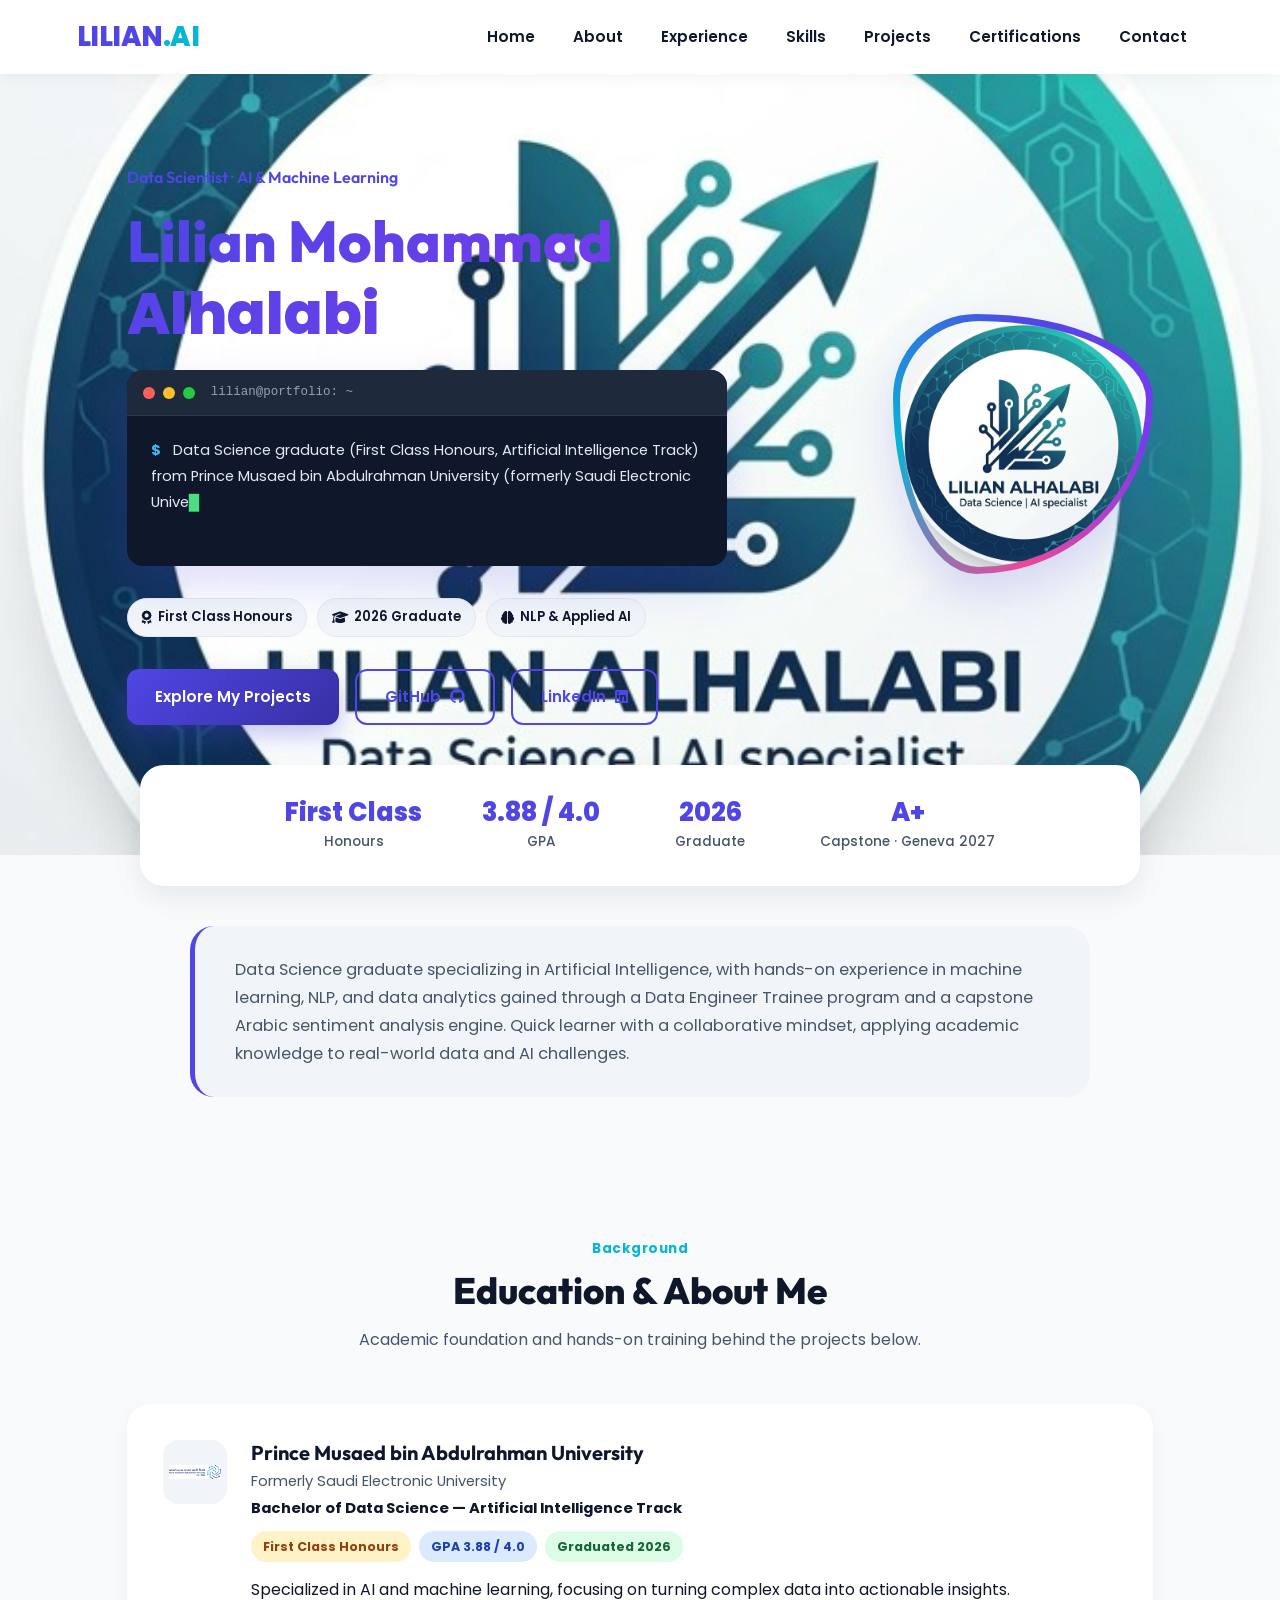
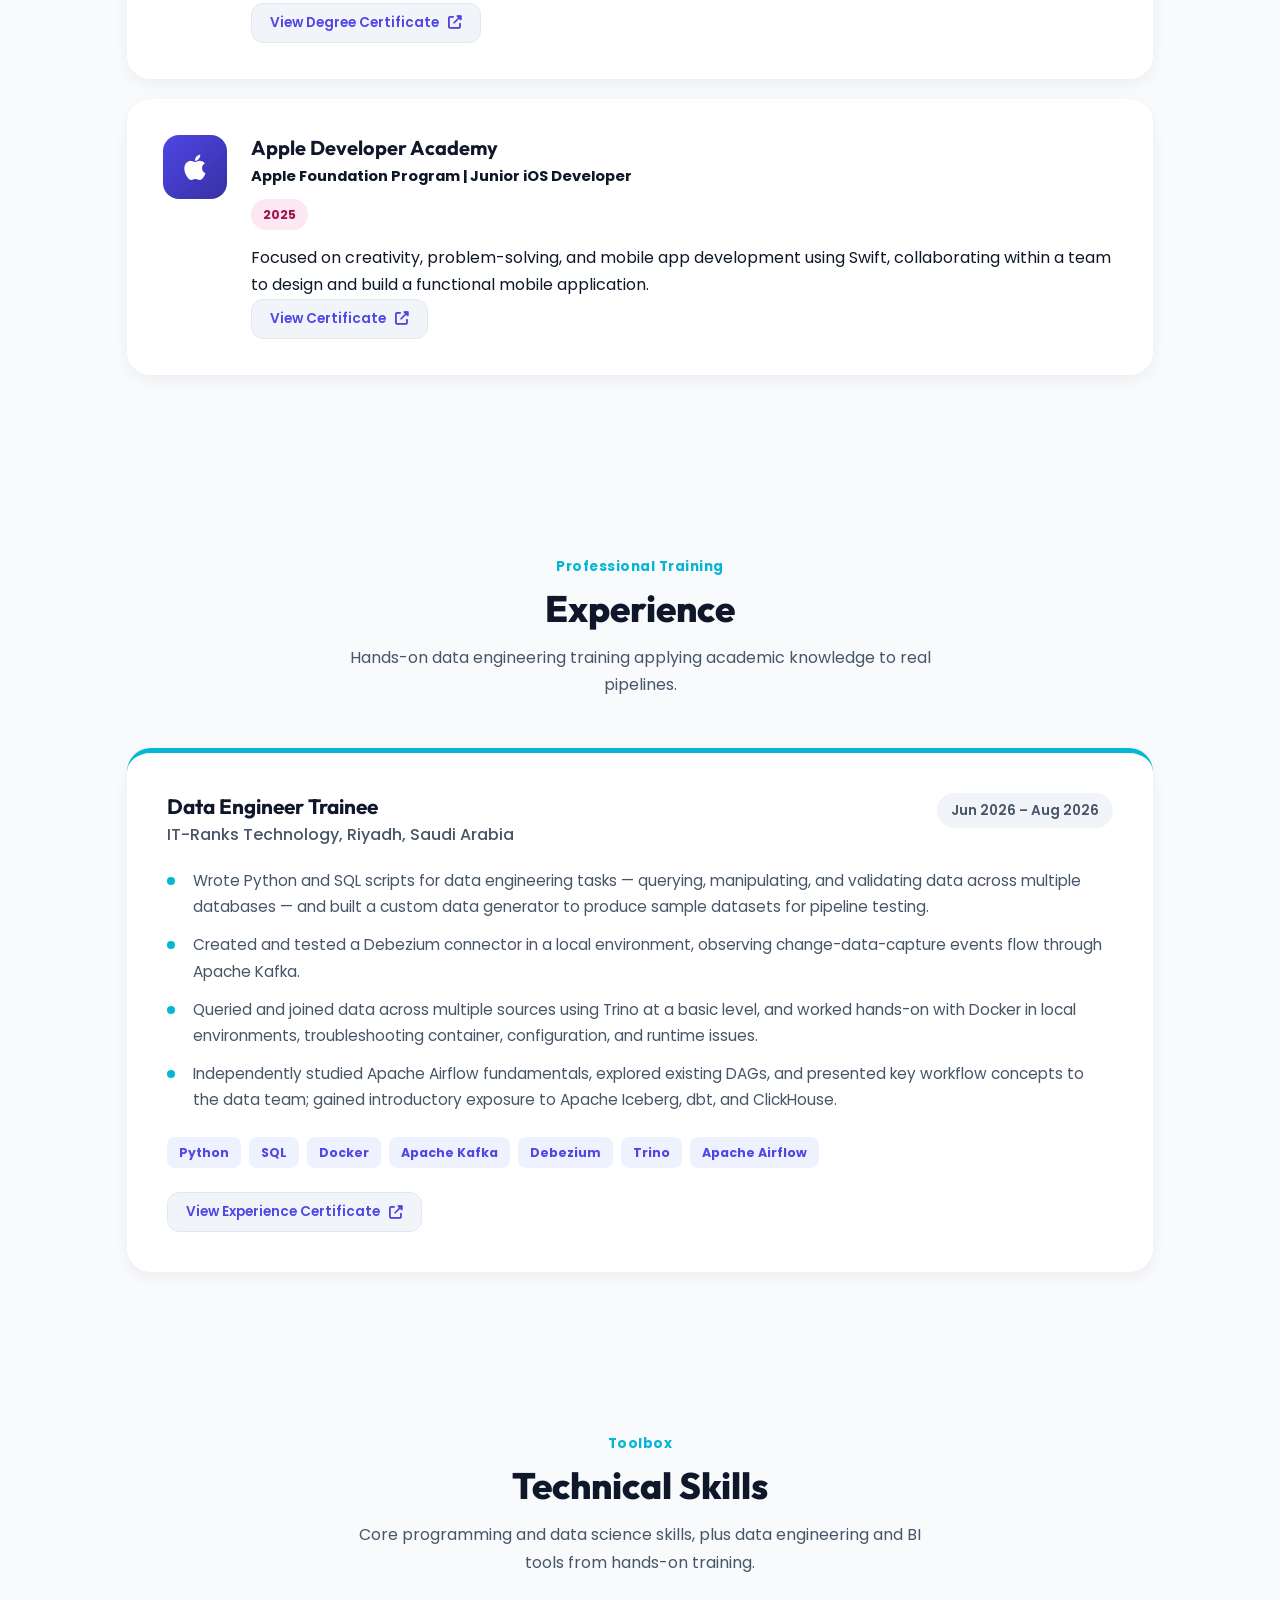
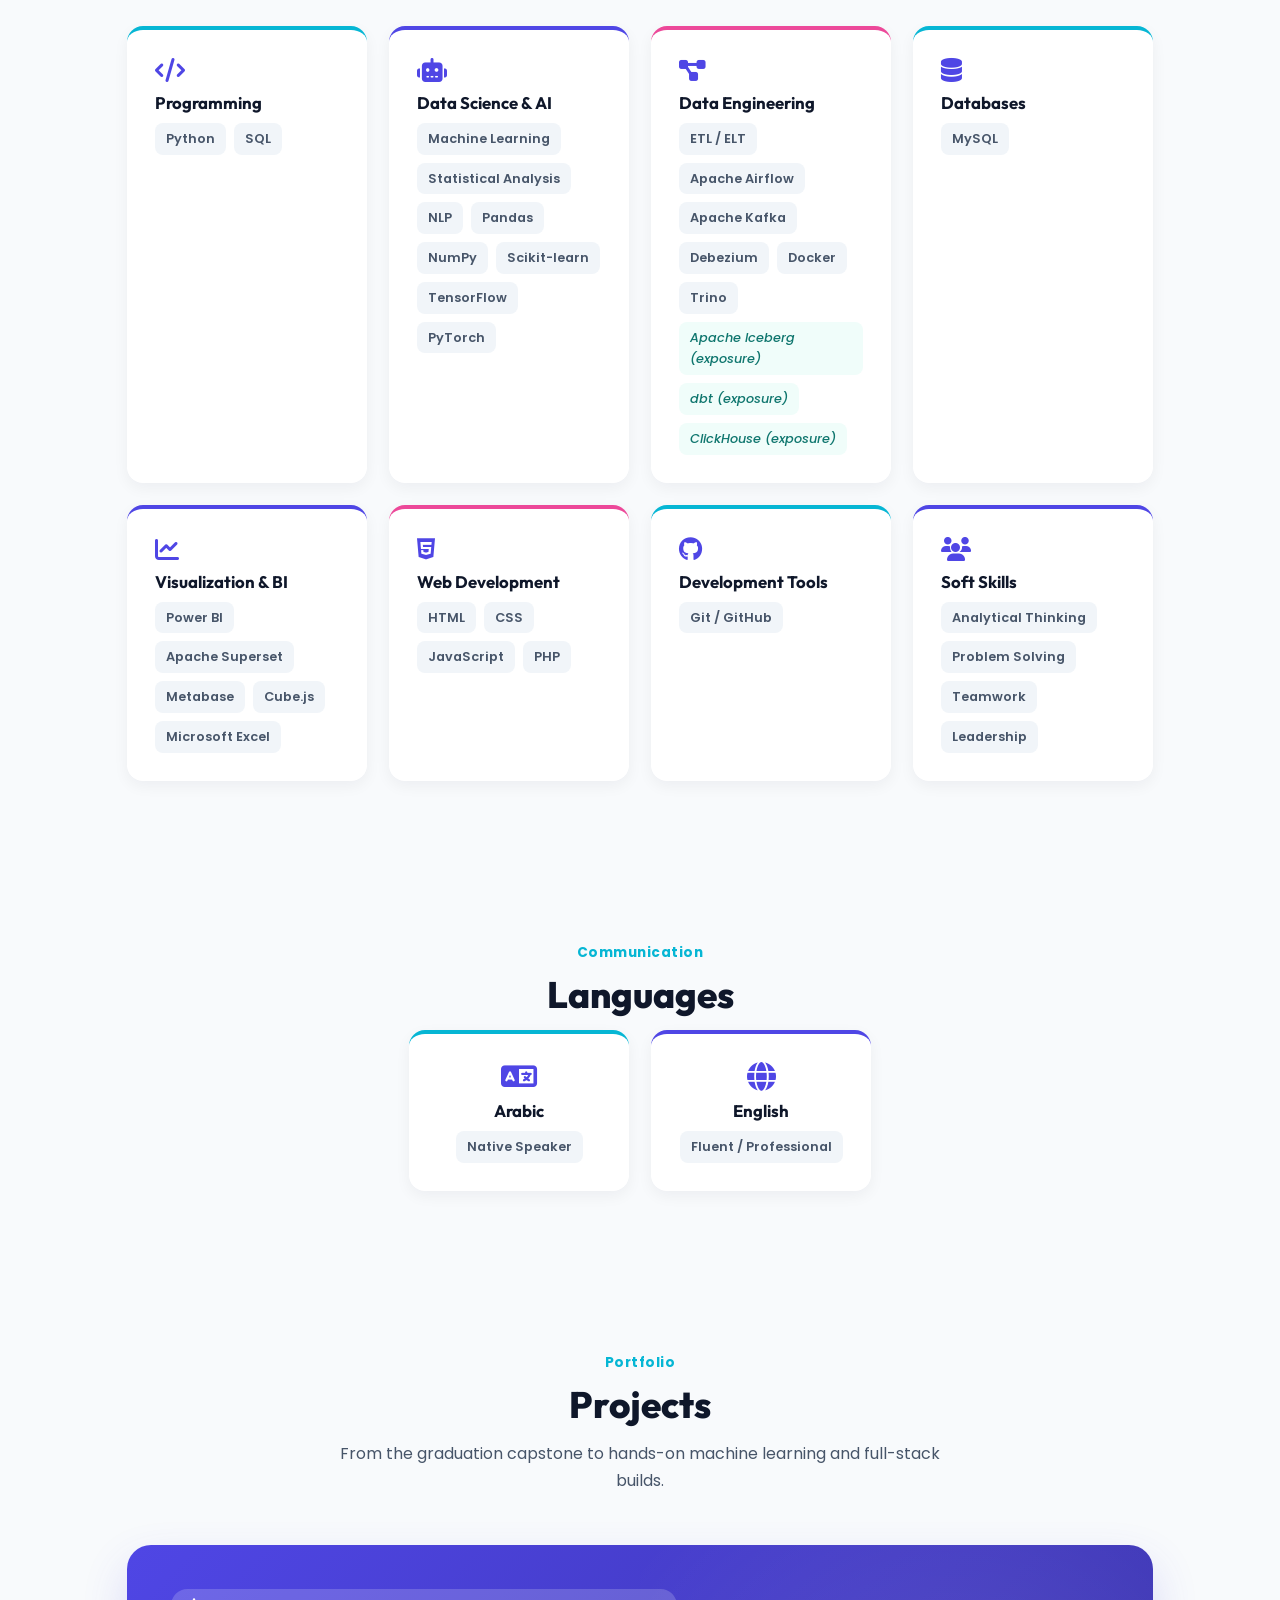
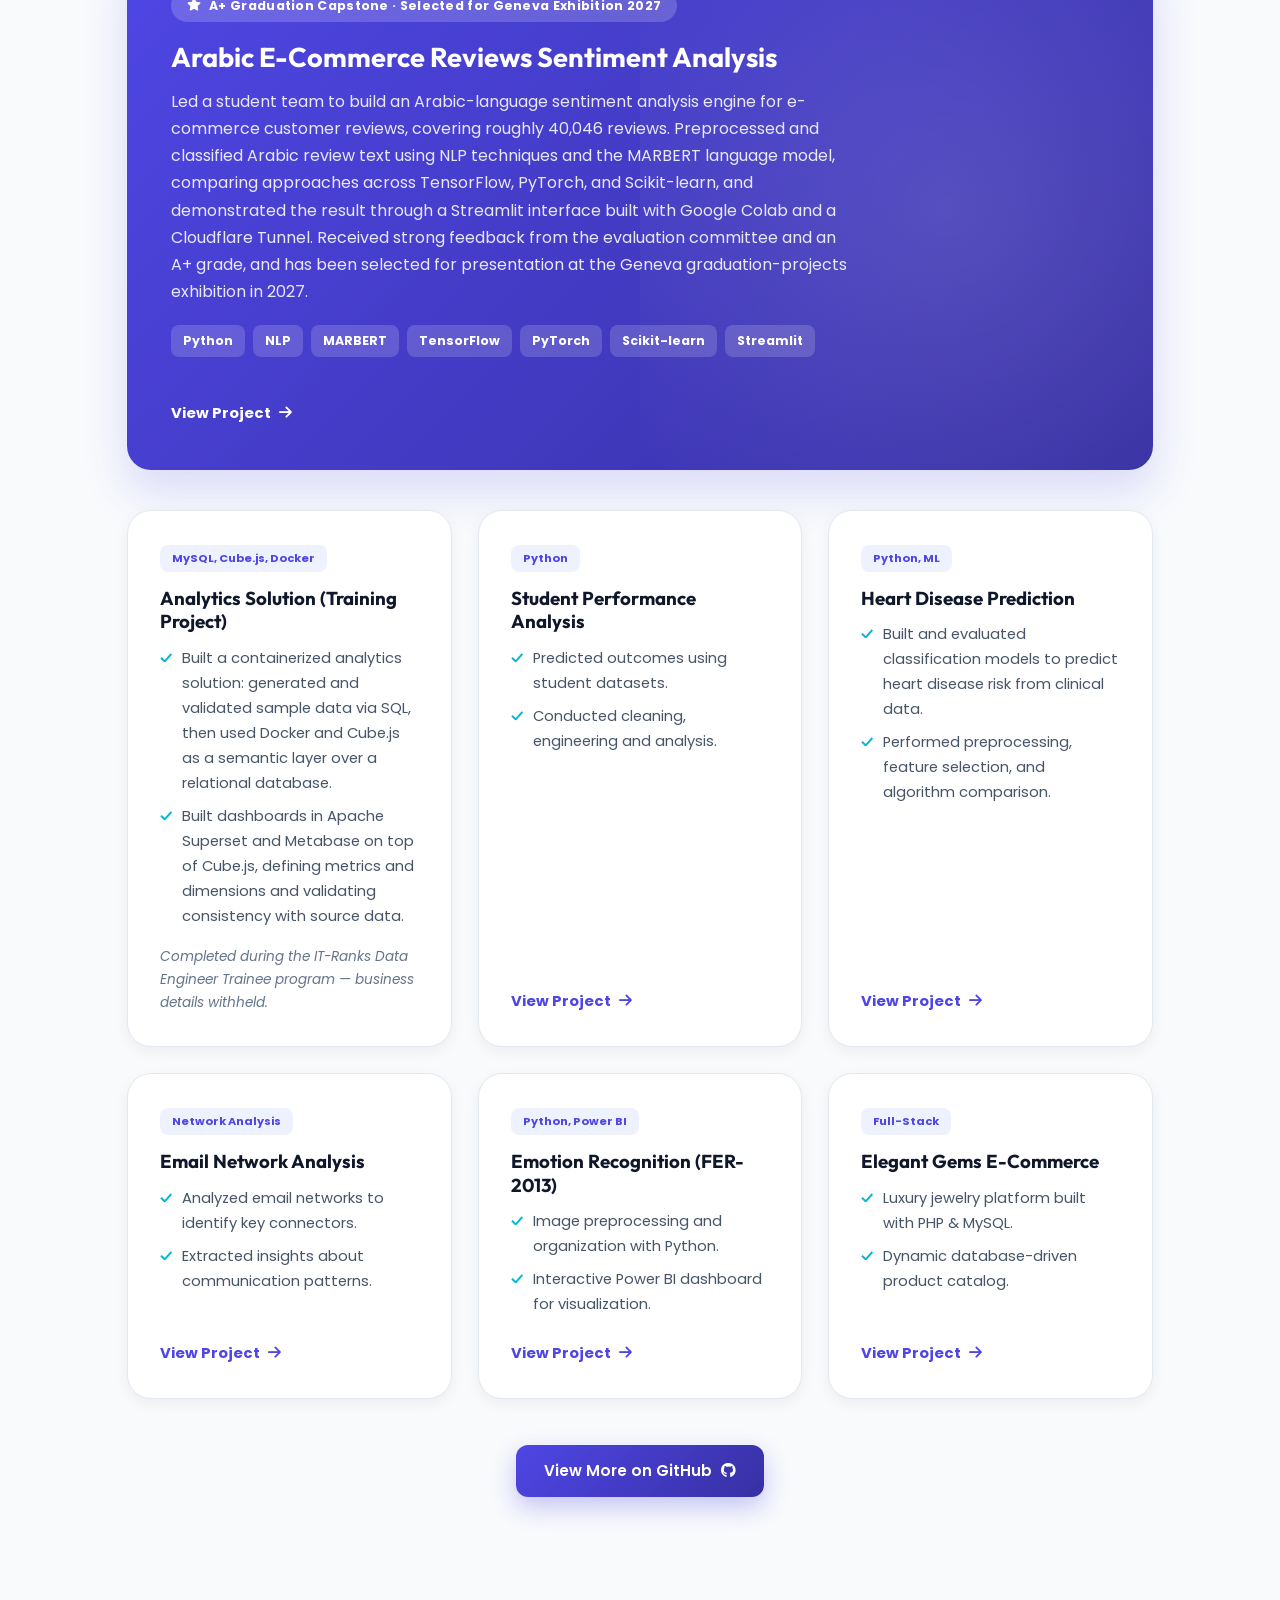
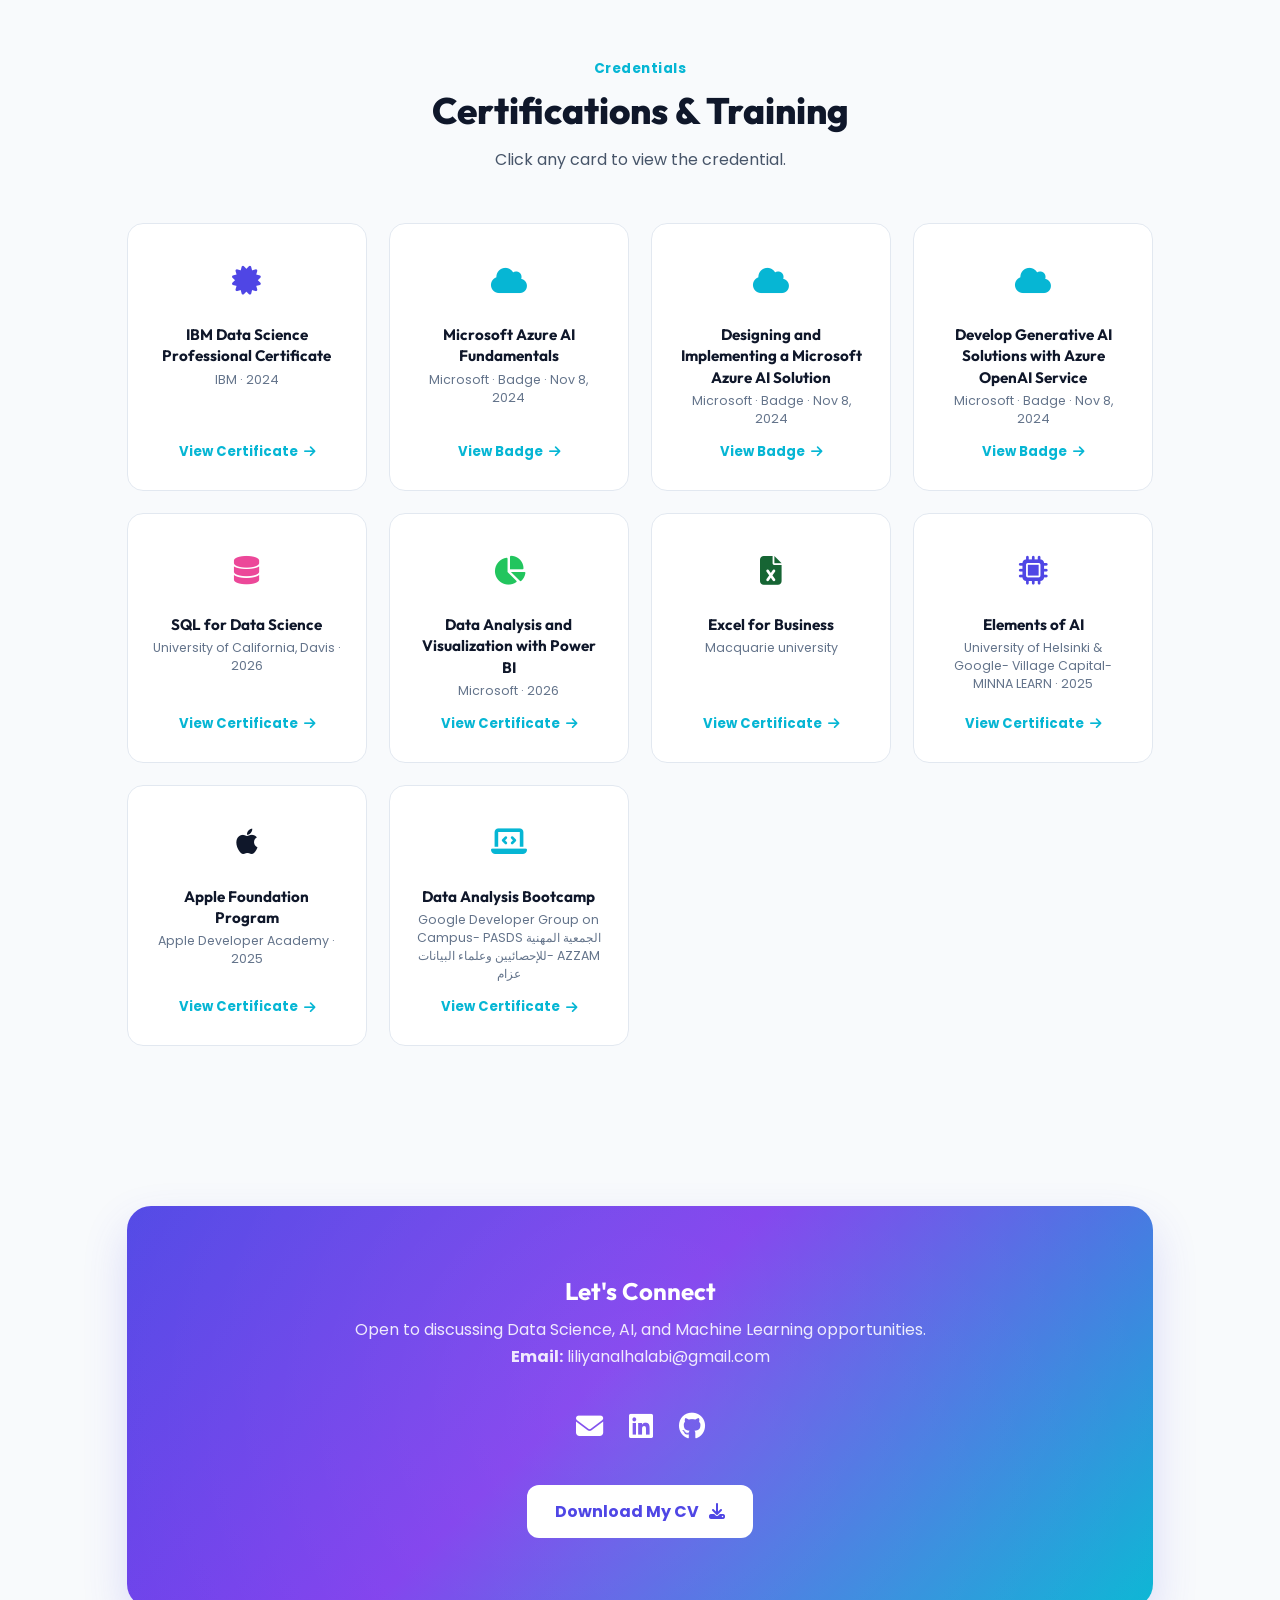
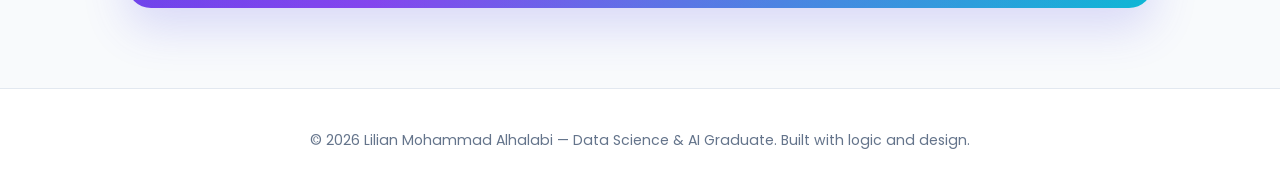
==== commit 4ffeac16: "Update certificate issuer names in index.html" ====
--- a/index.html
+++ b/index.html
@@ -472,7 +472,7 @@
                 data-cert-alt="Excel for Business certificate">
             <div class="cert-logo-wrap"><i class="fas fa-file-excel" style="font-size:1.8rem;color:#166534;" aria-hidden="true"></i></div>
             <h4>Excel for Business</h4>
-            <span class="cert-issuer">Course</span>
+            <span class="cert-issuer">Macquarie university</span>
             <span class="cert-view">View Certificate <i class="fas fa-arrow-right" aria-hidden="true"></i></span>
         </button>
 
@@ -482,7 +482,7 @@
                 data-cert-alt="Elements of AI certificate">
             <div class="cert-logo-wrap"><i class="fas fa-microchip" style="font-size:1.8rem;color:var(--primary);" aria-hidden="true"></i></div>
             <h4>Elements of AI</h4>
-            <span class="cert-issuer">University of Helsinki & Google · 2025</span>
+            <span class="cert-issuer">University of Helsinki & Google- Village Capital- MINNA LEARN · 2025</span>
             <span class="cert-view">View Certificate <i class="fas fa-arrow-right" aria-hidden="true"></i></span>
         </button>
 
@@ -502,7 +502,7 @@
                 data-cert-alt="Data Analysis Bootcamp certificate">
             <div class="cert-logo-wrap"><i class="fas fa-laptop-code" style="font-size:1.8rem;color:var(--secondary);" aria-hidden="true"></i></div>
             <h4>Data Analysis Bootcamp</h4>
-            <span class="cert-issuer">Course</span>
+            <span class="cert-issuer">Google Developer Group on Campus- PASDS الجمعية المهنية للإحصائيين وعلماء البيانات- AZZAM عزام </span>
             <span class="cert-view">View Certificate <i class="fas fa-arrow-right" aria-hidden="true"></i></span>
         </button>
 
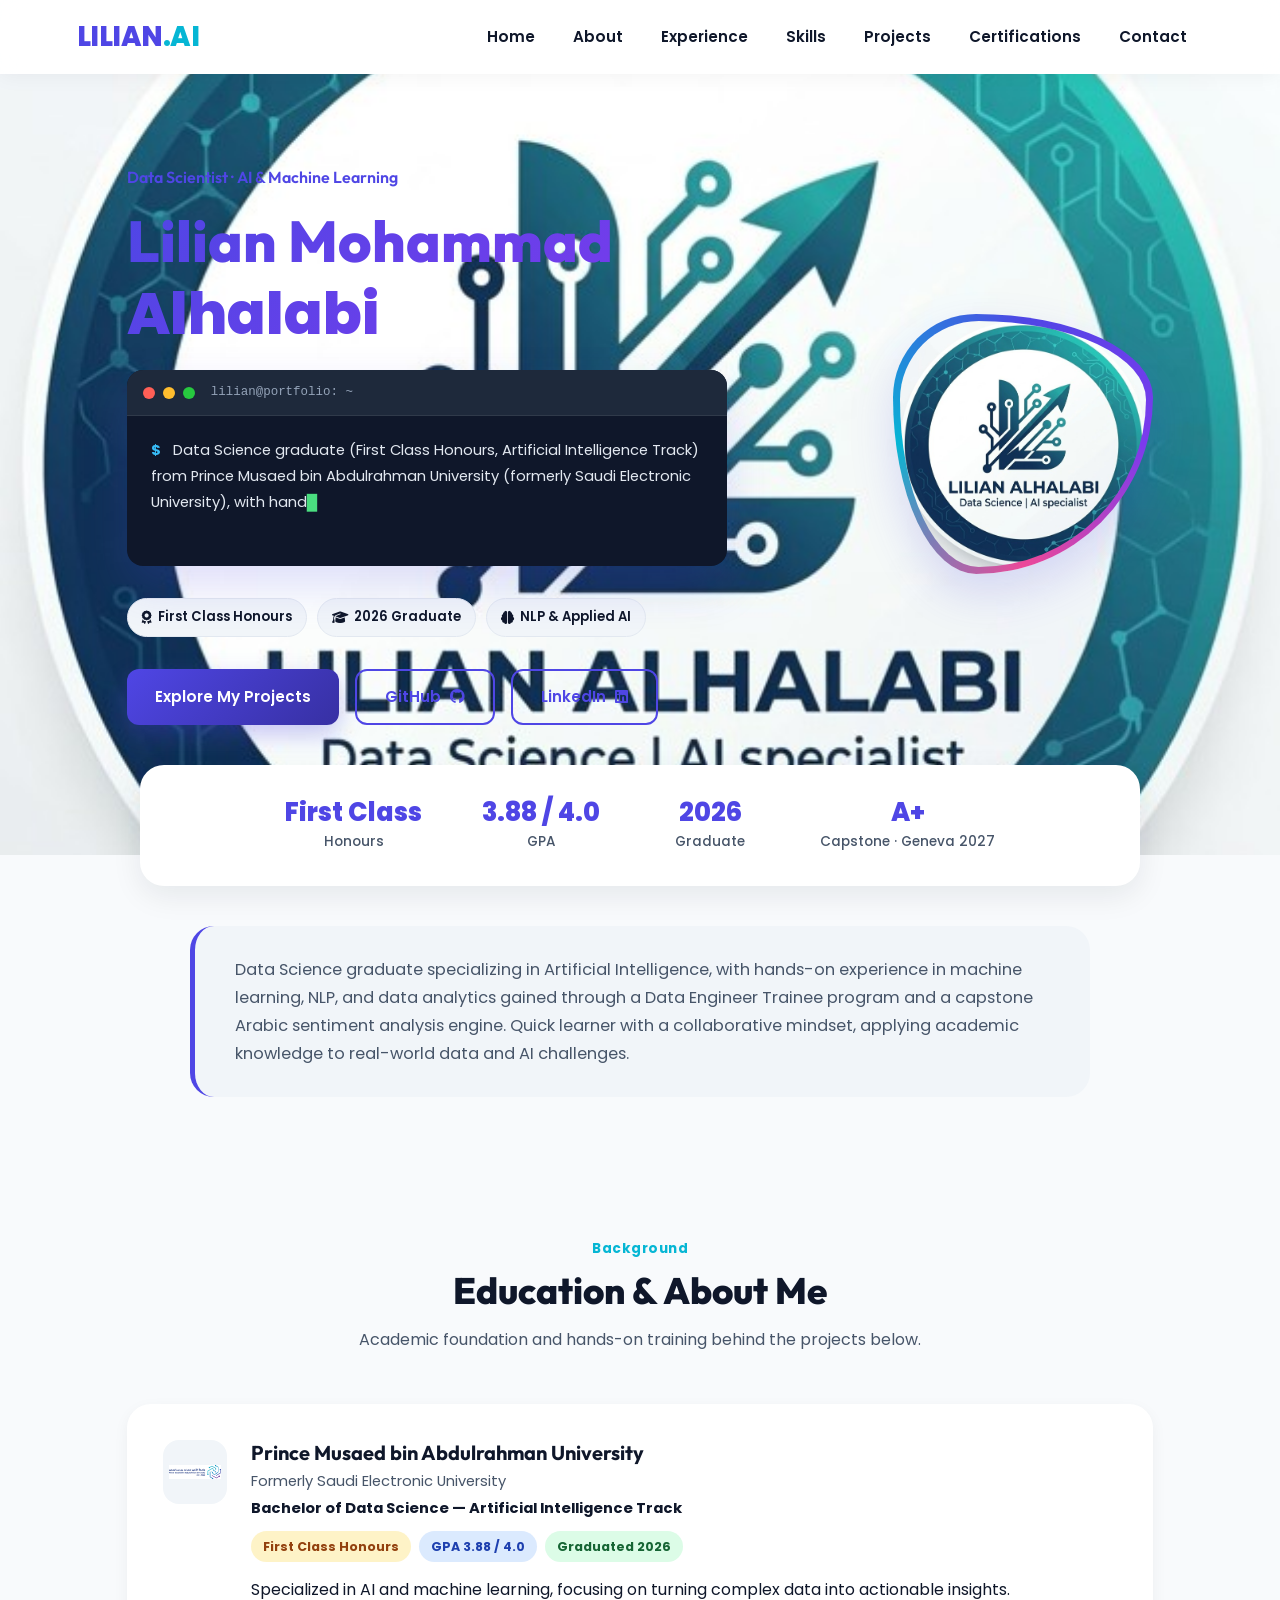
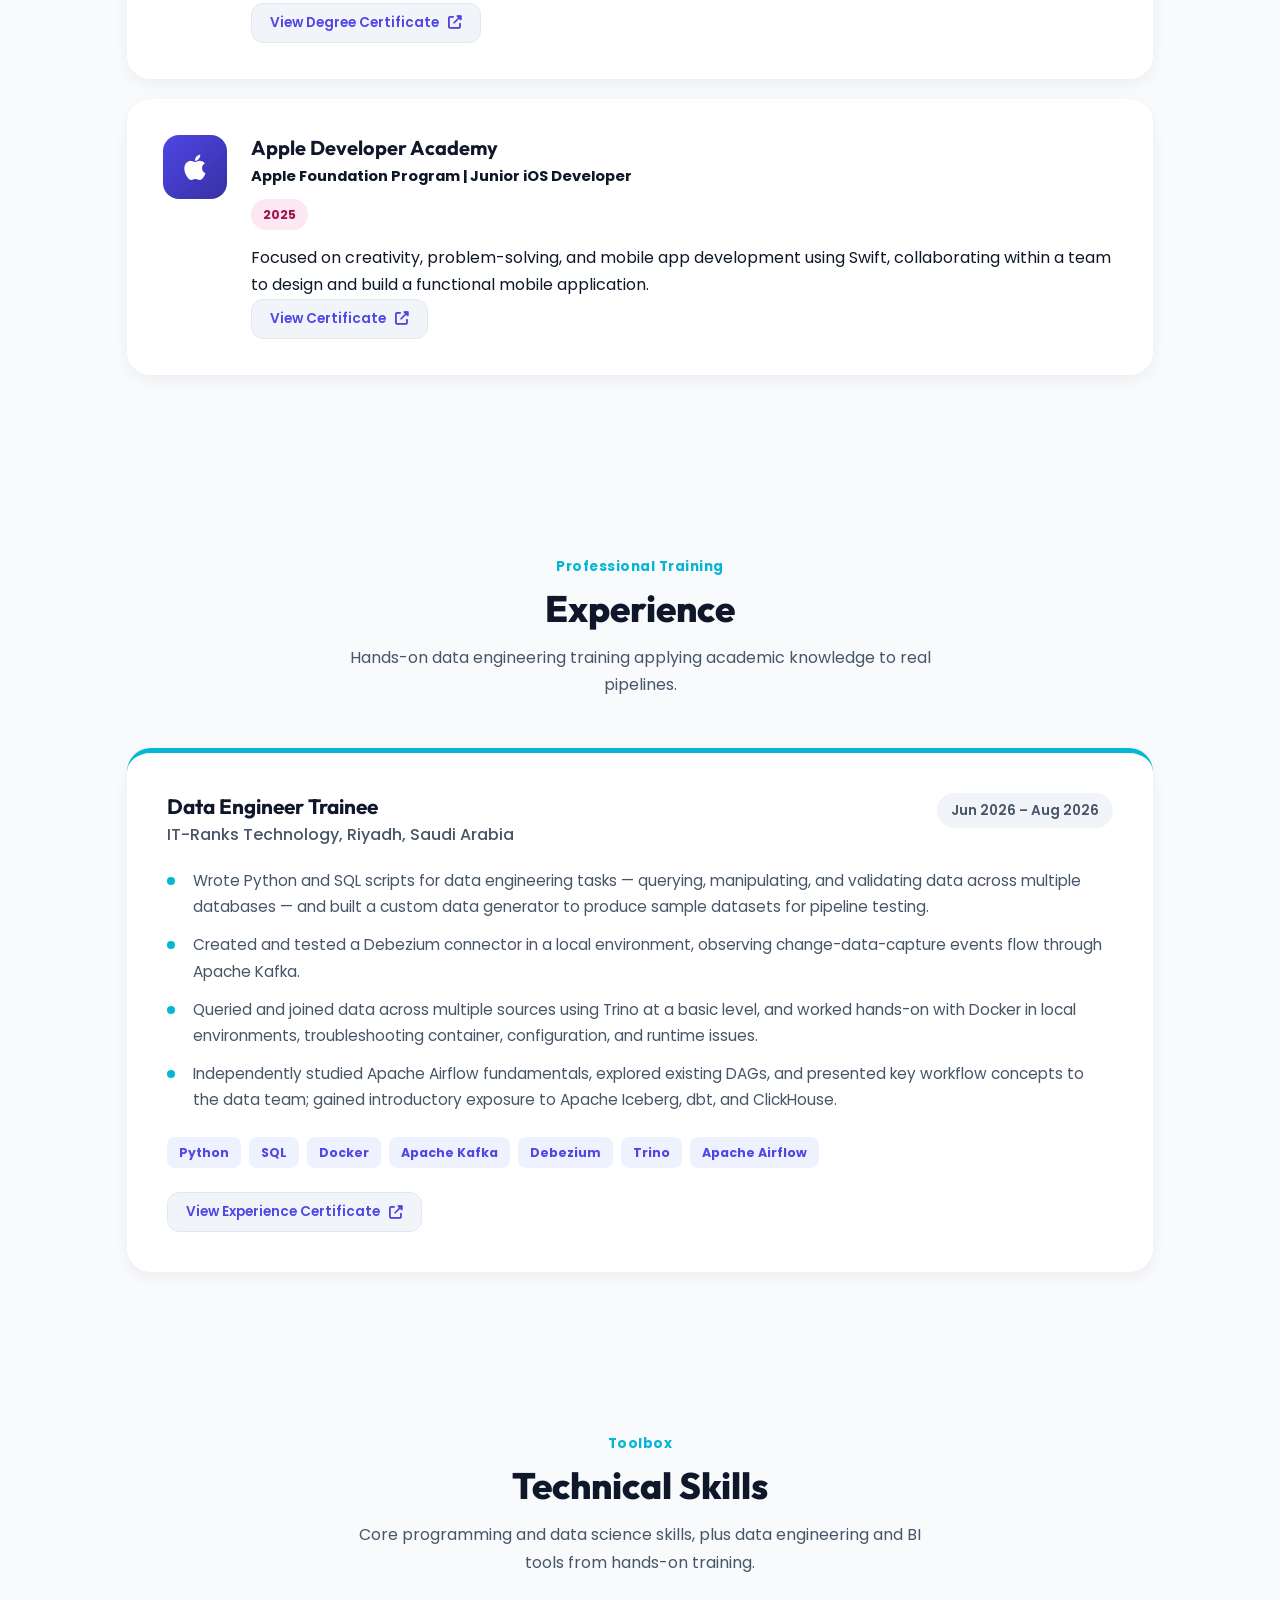
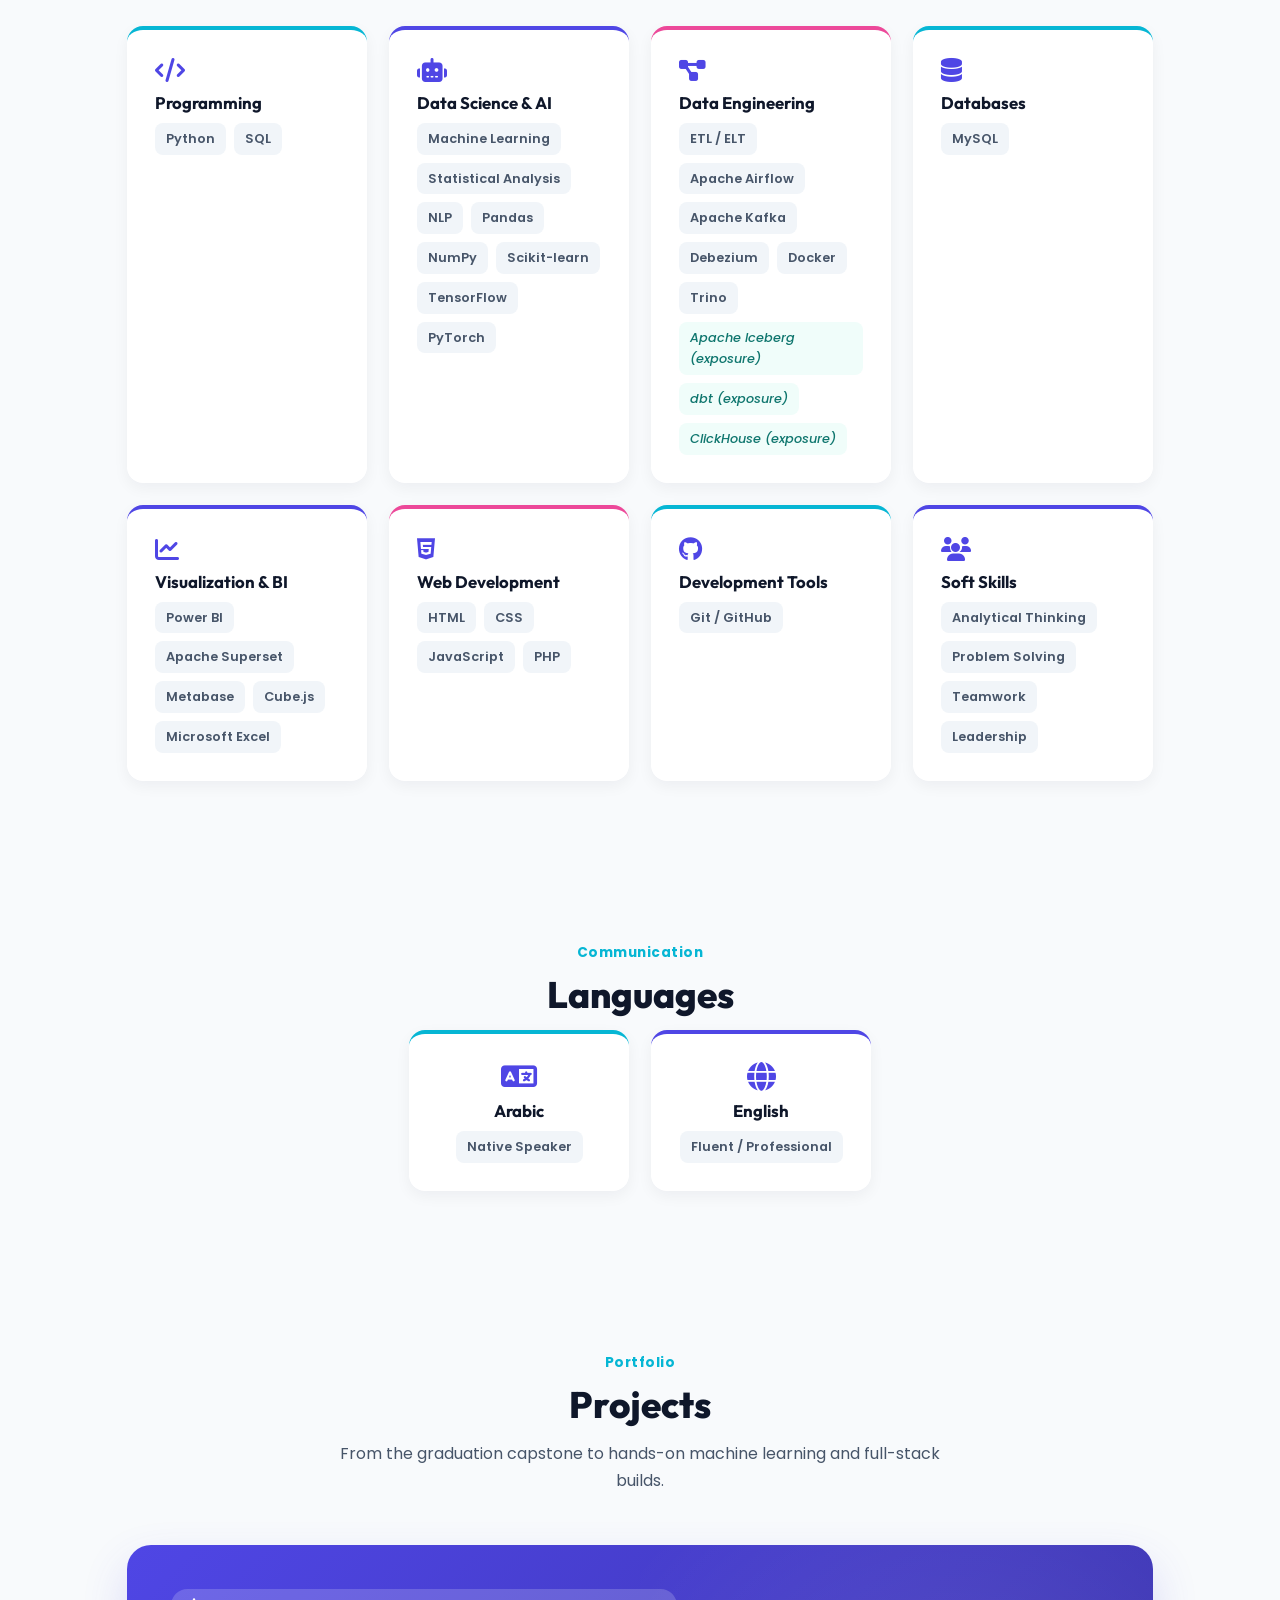
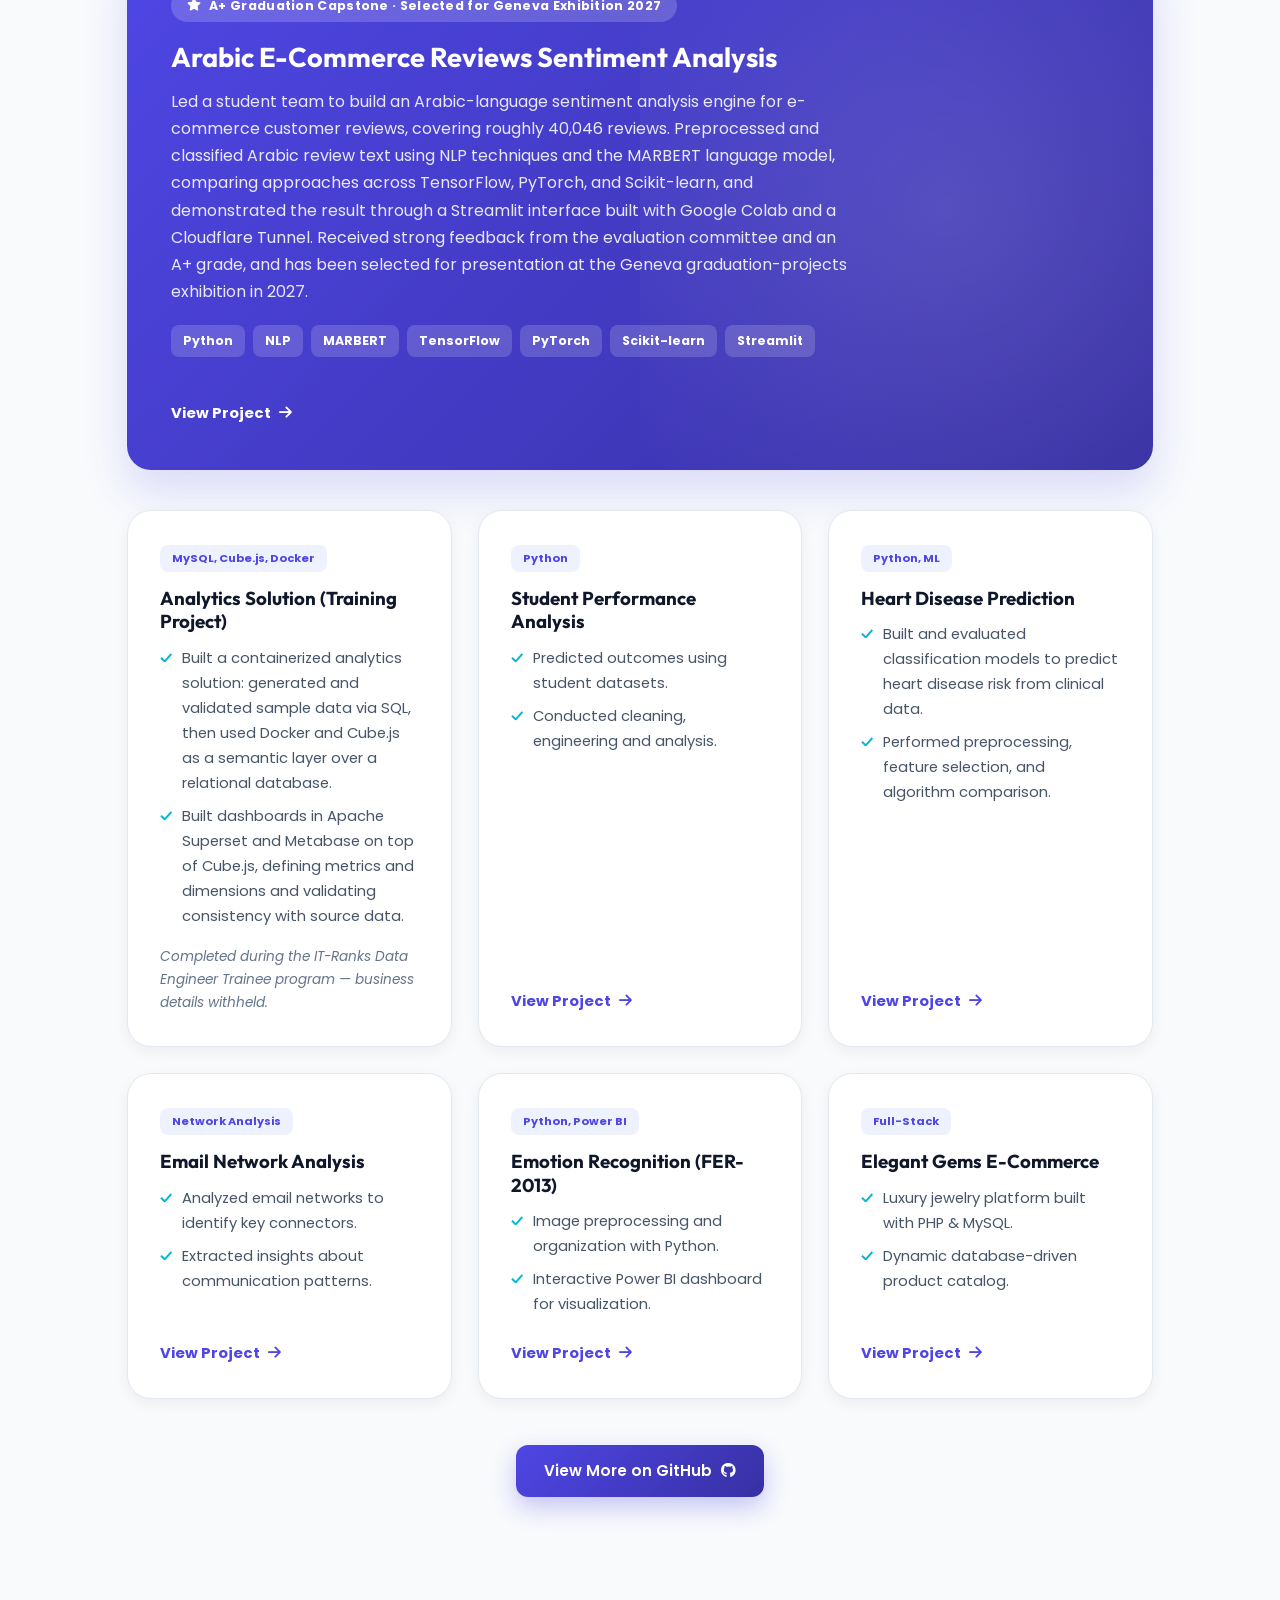
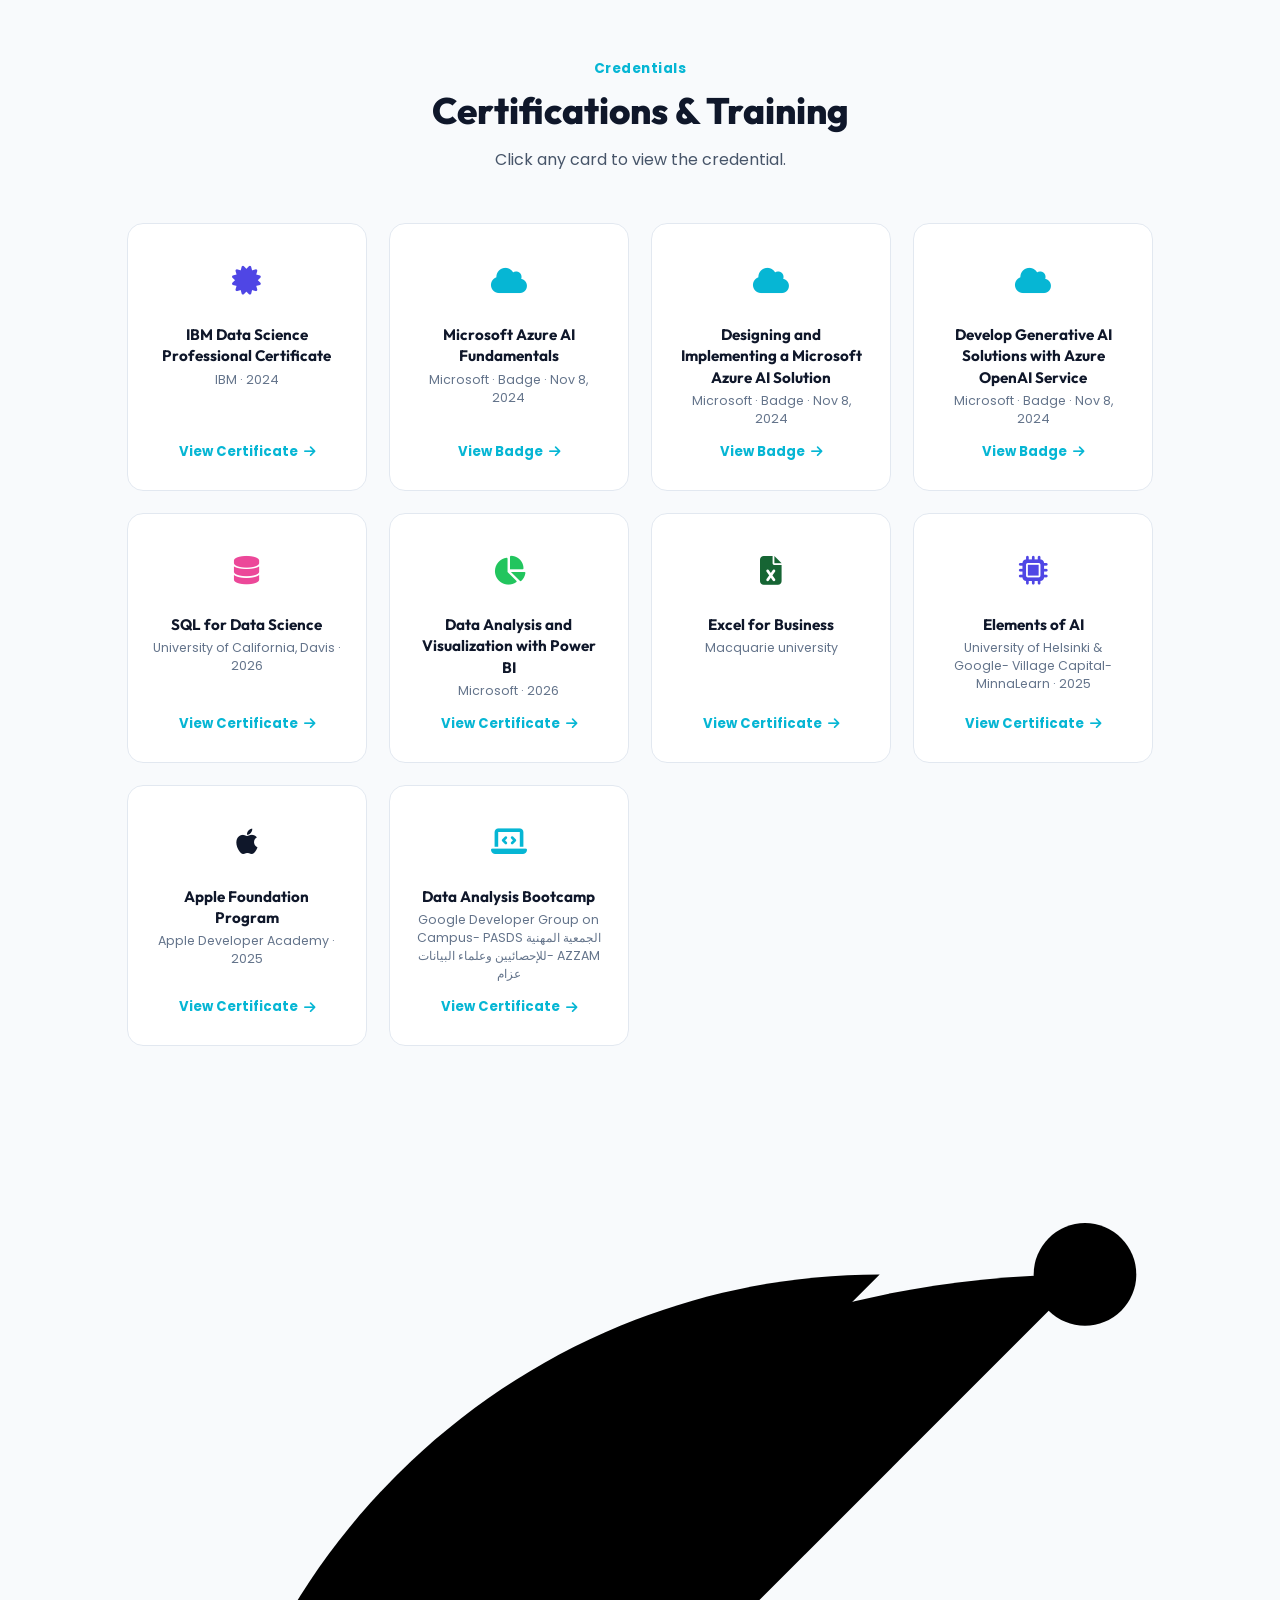
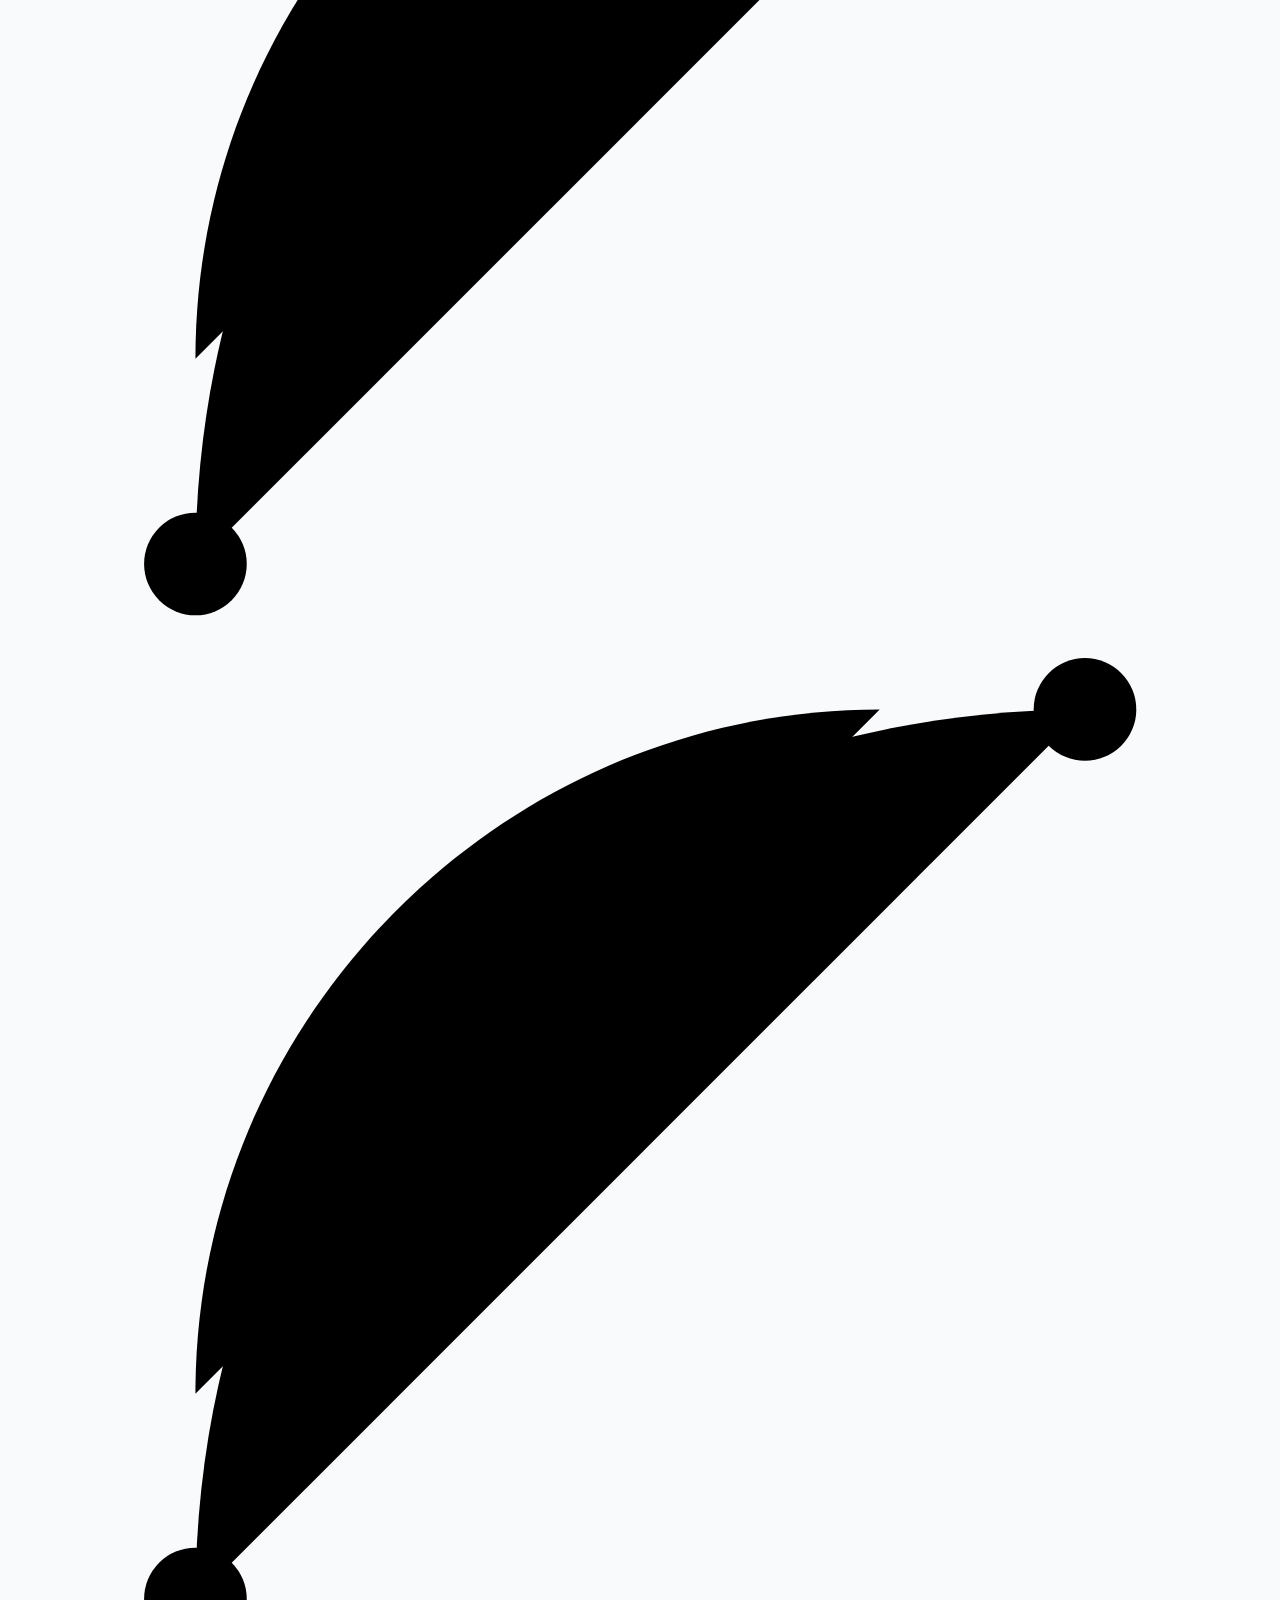
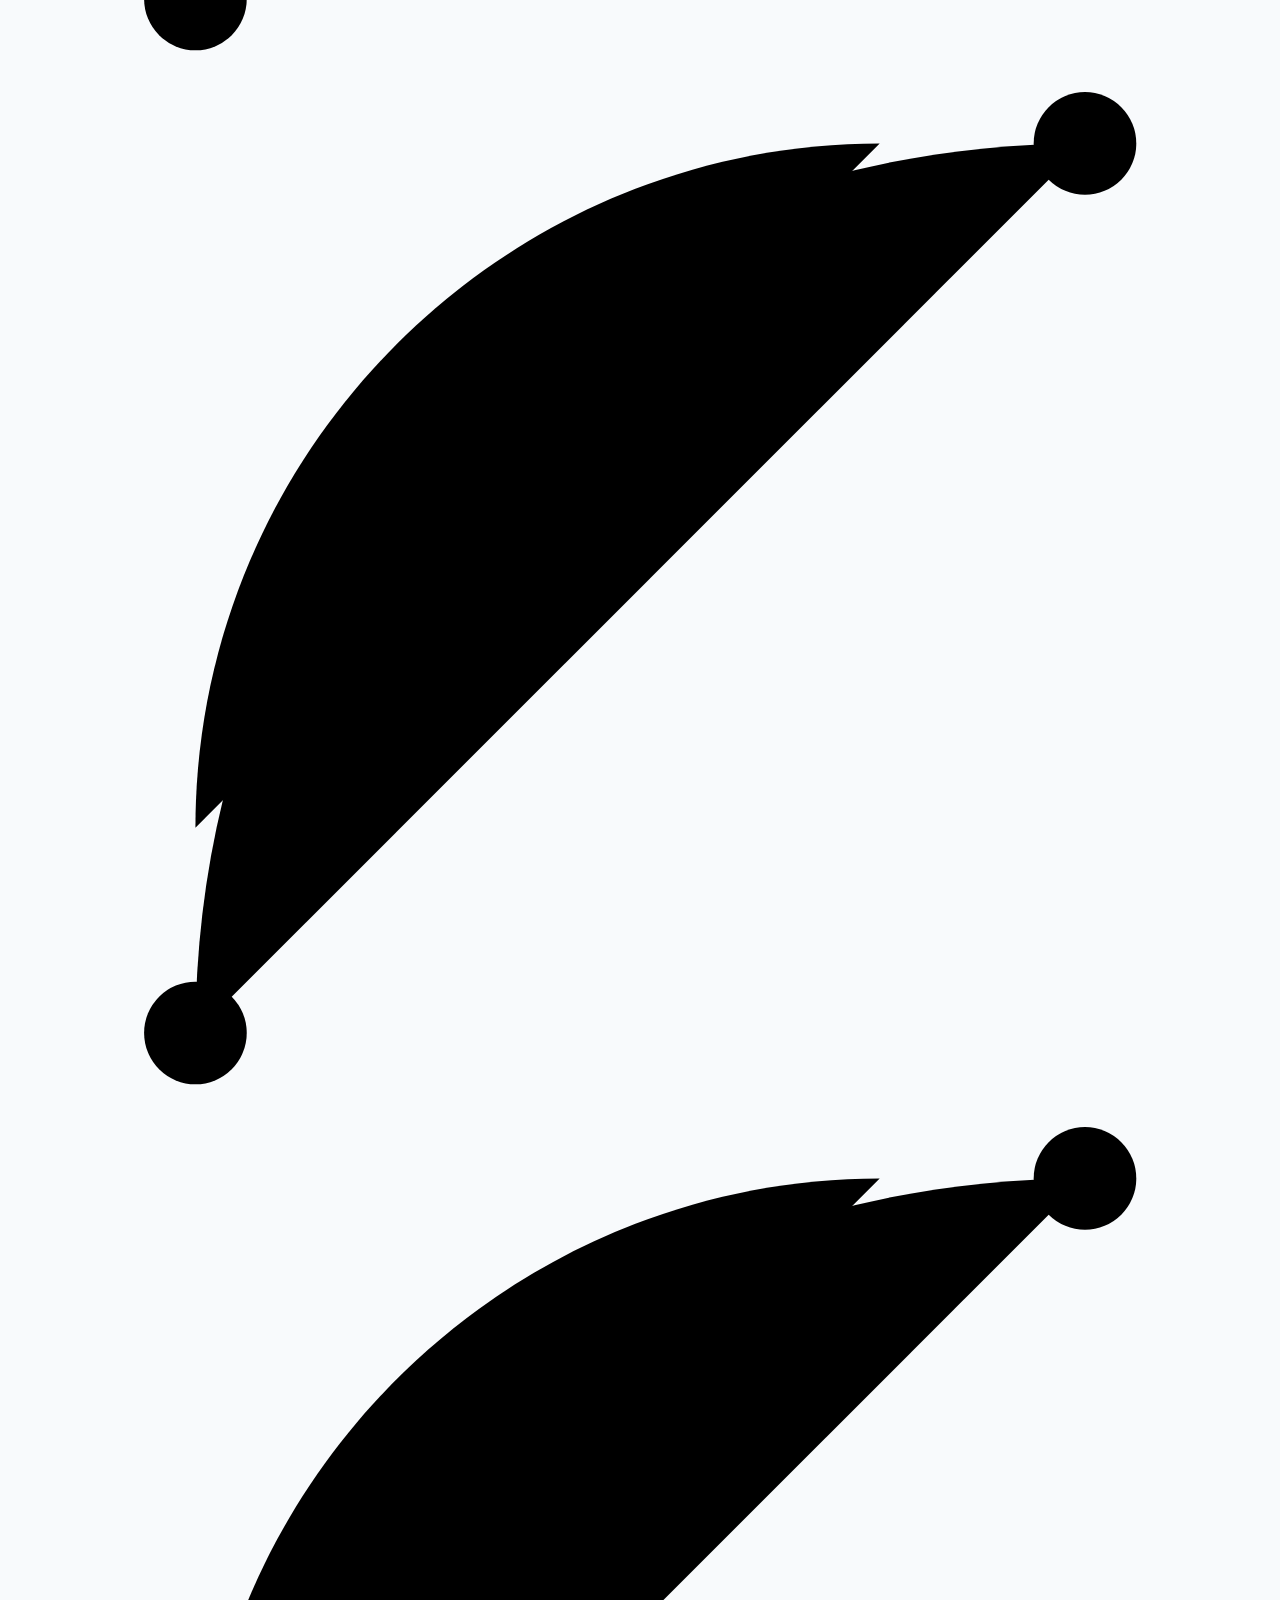
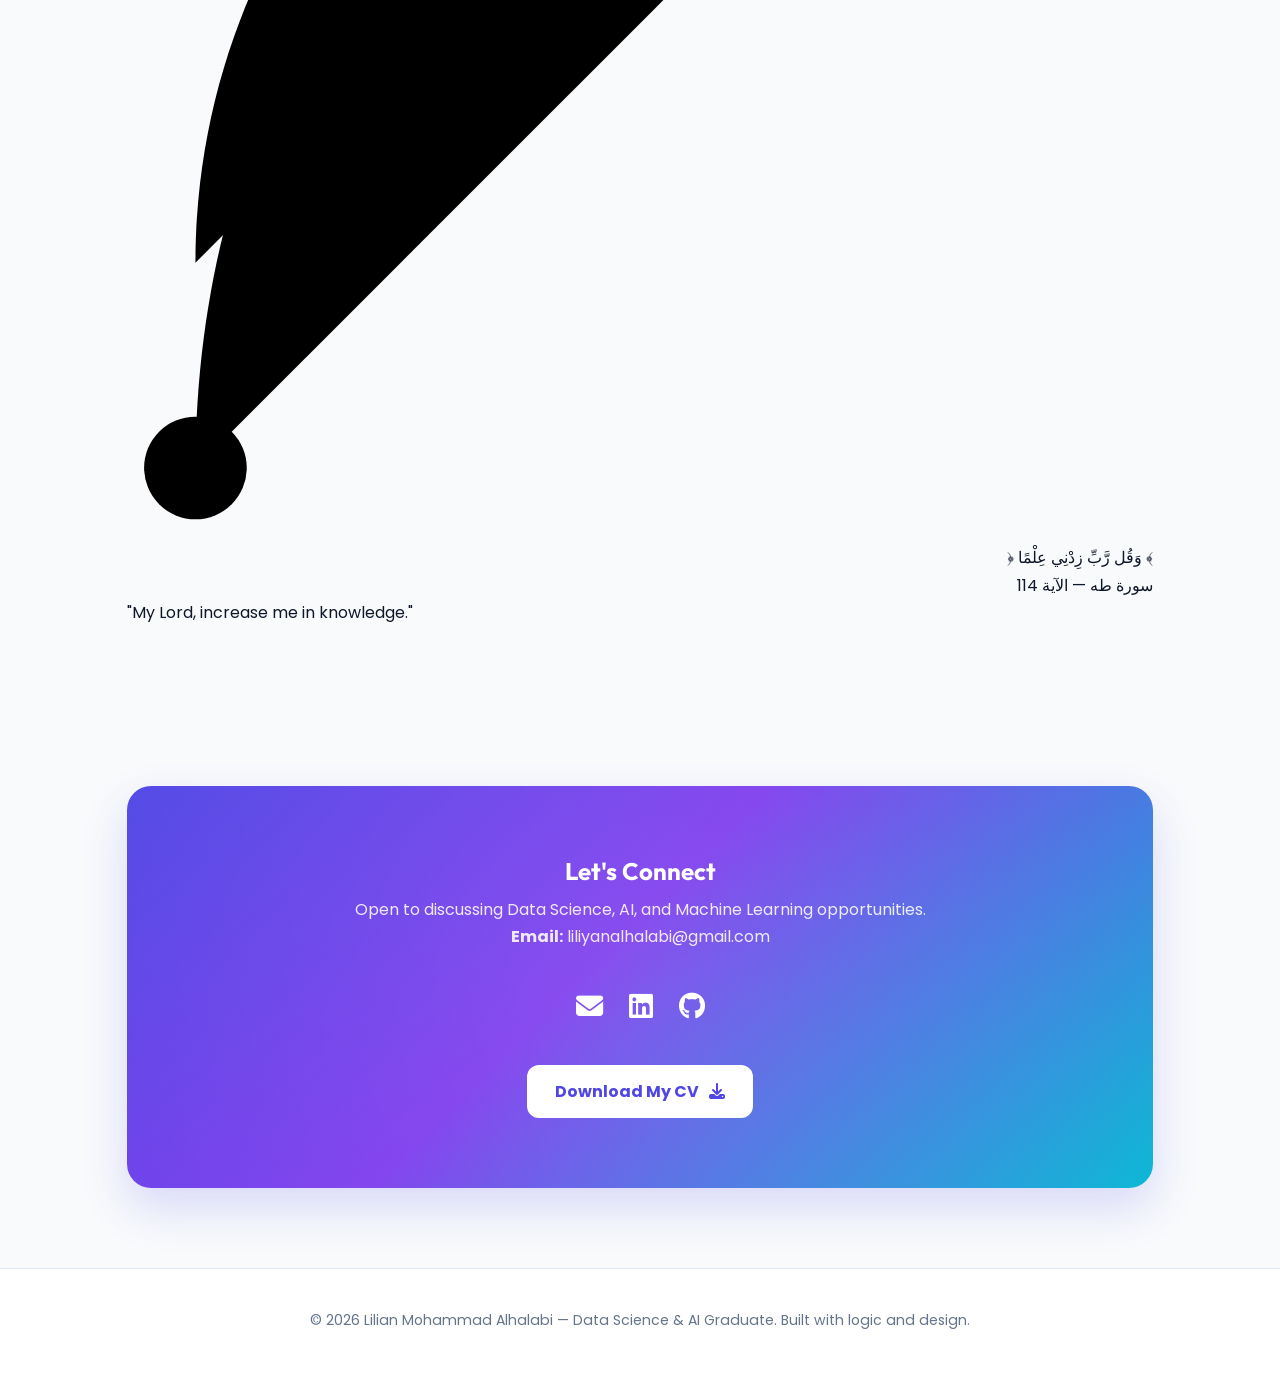
==== commit 27f0c46d: "Update index.html" ====
--- a/index.html
+++ b/index.html
@@ -482,7 +482,7 @@
                 data-cert-alt="Elements of AI certificate">
             <div class="cert-logo-wrap"><i class="fas fa-microchip" style="font-size:1.8rem;color:var(--primary);" aria-hidden="true"></i></div>
             <h4>Elements of AI</h4>
-            <span class="cert-issuer">University of Helsinki & Google- Village Capital- MINNA LEARN · 2025</span>
+            <span class="cert-issuer">University of Helsinki & Google- Village Capital- MinnaLearn · 2025</span>
             <span class="cert-view">View Certificate <i class="fas fa-arrow-right" aria-hidden="true"></i></span>
         </button>
 
@@ -506,6 +506,40 @@
             <span class="cert-view">View Certificate <i class="fas fa-arrow-right" aria-hidden="true"></i></span>
         </button>
 
+    </div>
+</section>
+    
+    <!-- =============== REFLECTION =============== -->
+<section id="reflection" class="reflection-section">
+    <div class="islamic-quote-card" data-aos="zoom-in">
+        <svg class="corner-ornament corner-tl" viewBox="0 0 60 60" aria-hidden="true">
+            <path d="M4 56 C4 26 26 4 56 4"/>
+            <path d="M4 44 C4 22 22 4 44 4"/>
+            <circle cx="4" cy="56" r="3"/>
+            <circle cx="56" cy="4" r="3"/>
+        </svg>
+        <svg class="corner-ornament corner-tr" viewBox="0 0 60 60" aria-hidden="true">
+            <path d="M4 56 C4 26 26 4 56 4"/>
+            <path d="M4 44 C4 22 22 4 44 4"/>
+            <circle cx="4" cy="56" r="3"/>
+            <circle cx="56" cy="4" r="3"/>
+        </svg>
+        <svg class="corner-ornament corner-bl" viewBox="0 0 60 60" aria-hidden="true">
+            <path d="M4 56 C4 26 26 4 56 4"/>
+            <path d="M4 44 C4 22 22 4 44 4"/>
+            <circle cx="4" cy="56" r="3"/>
+            <circle cx="56" cy="4" r="3"/>
+        </svg>
+        <svg class="corner-ornament corner-br" viewBox="0 0 60 60" aria-hidden="true">
+            <path d="M4 56 C4 26 26 4 56 4"/>
+            <path d="M4 44 C4 22 22 4 44 4"/>
+            <circle cx="4" cy="56" r="3"/>
+            <circle cx="56" cy="4" r="3"/>
+        </svg>
+ 
+        <p class="quote-ayah" lang="ar" dir="rtl">&#64830; وَقُل رَّبِّ زِدْنِي عِلْمًا &#64831;</p>
+        <p class="quote-ref" lang="ar" dir="rtl">سورة طه — الآية 114</p>
+        <p class="quote-translation">"My Lord, increase me in knowledge."</p>
     </div>
 </section>
 
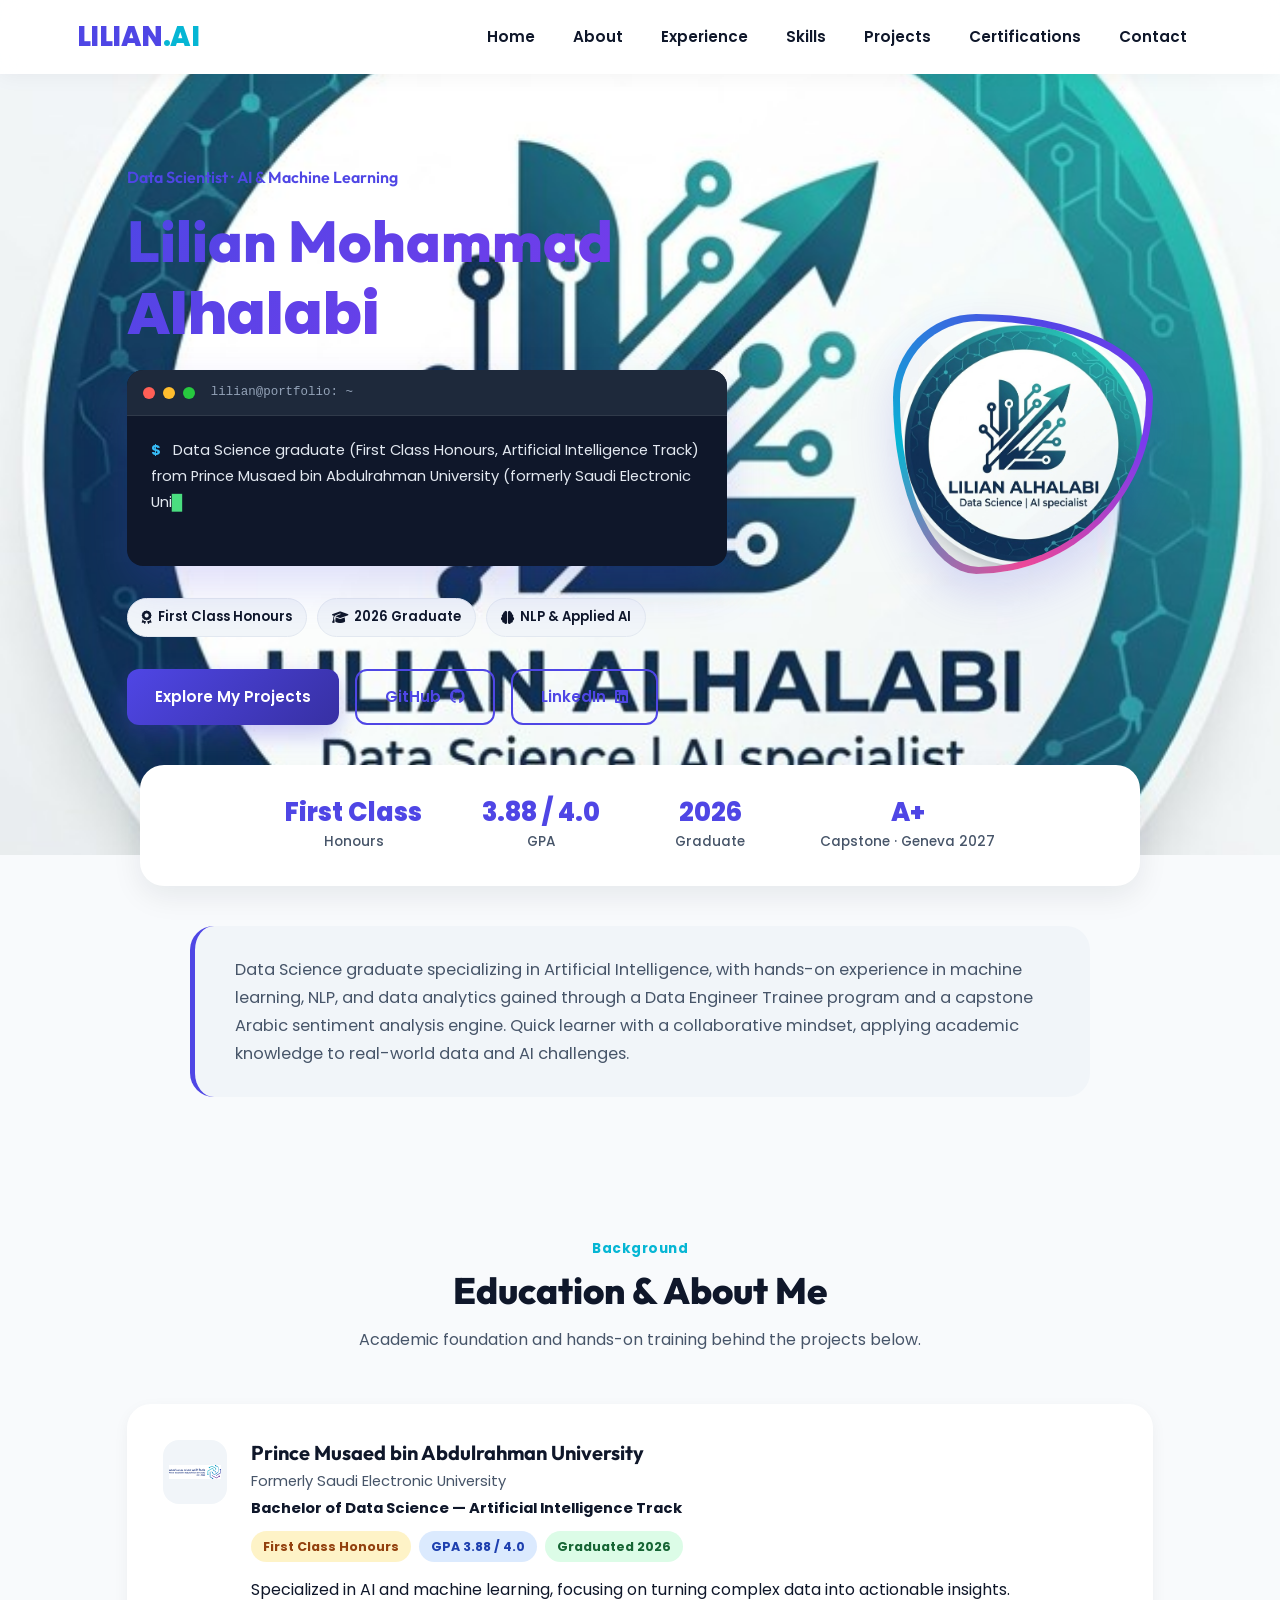
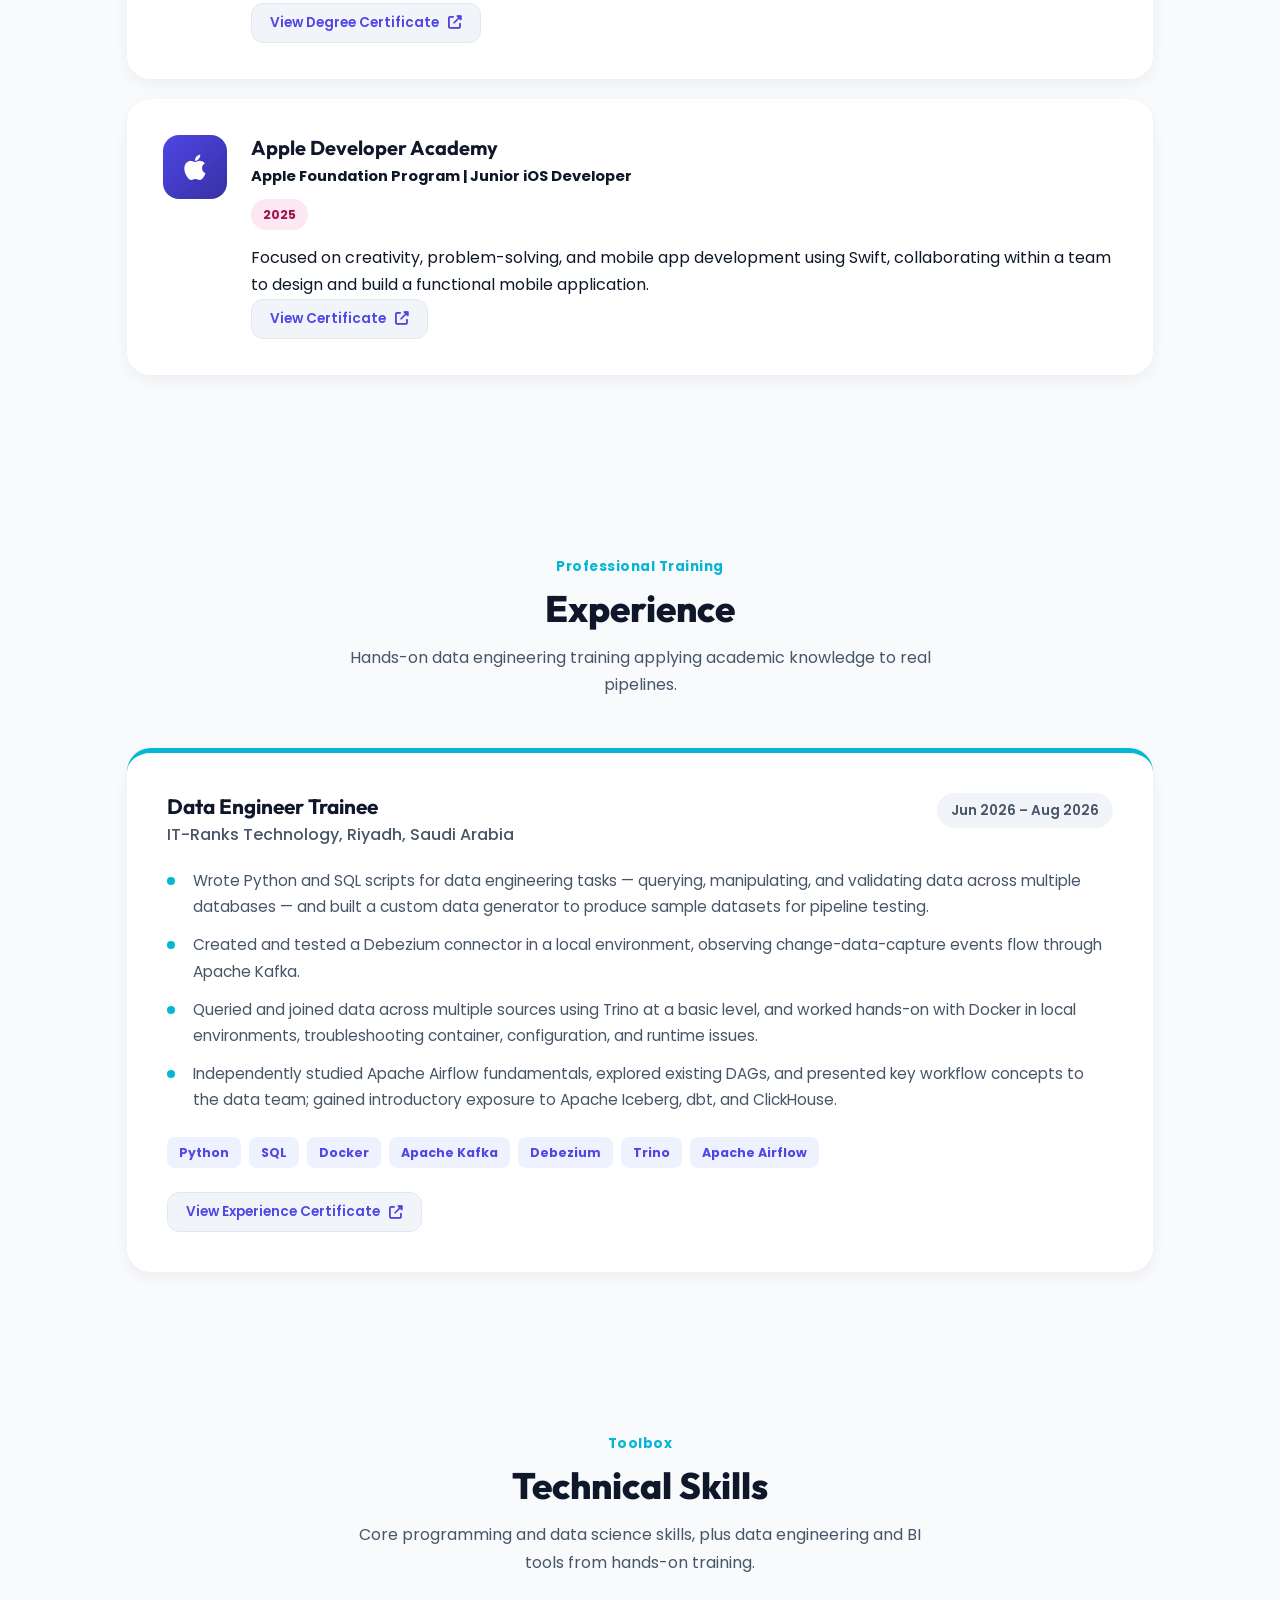
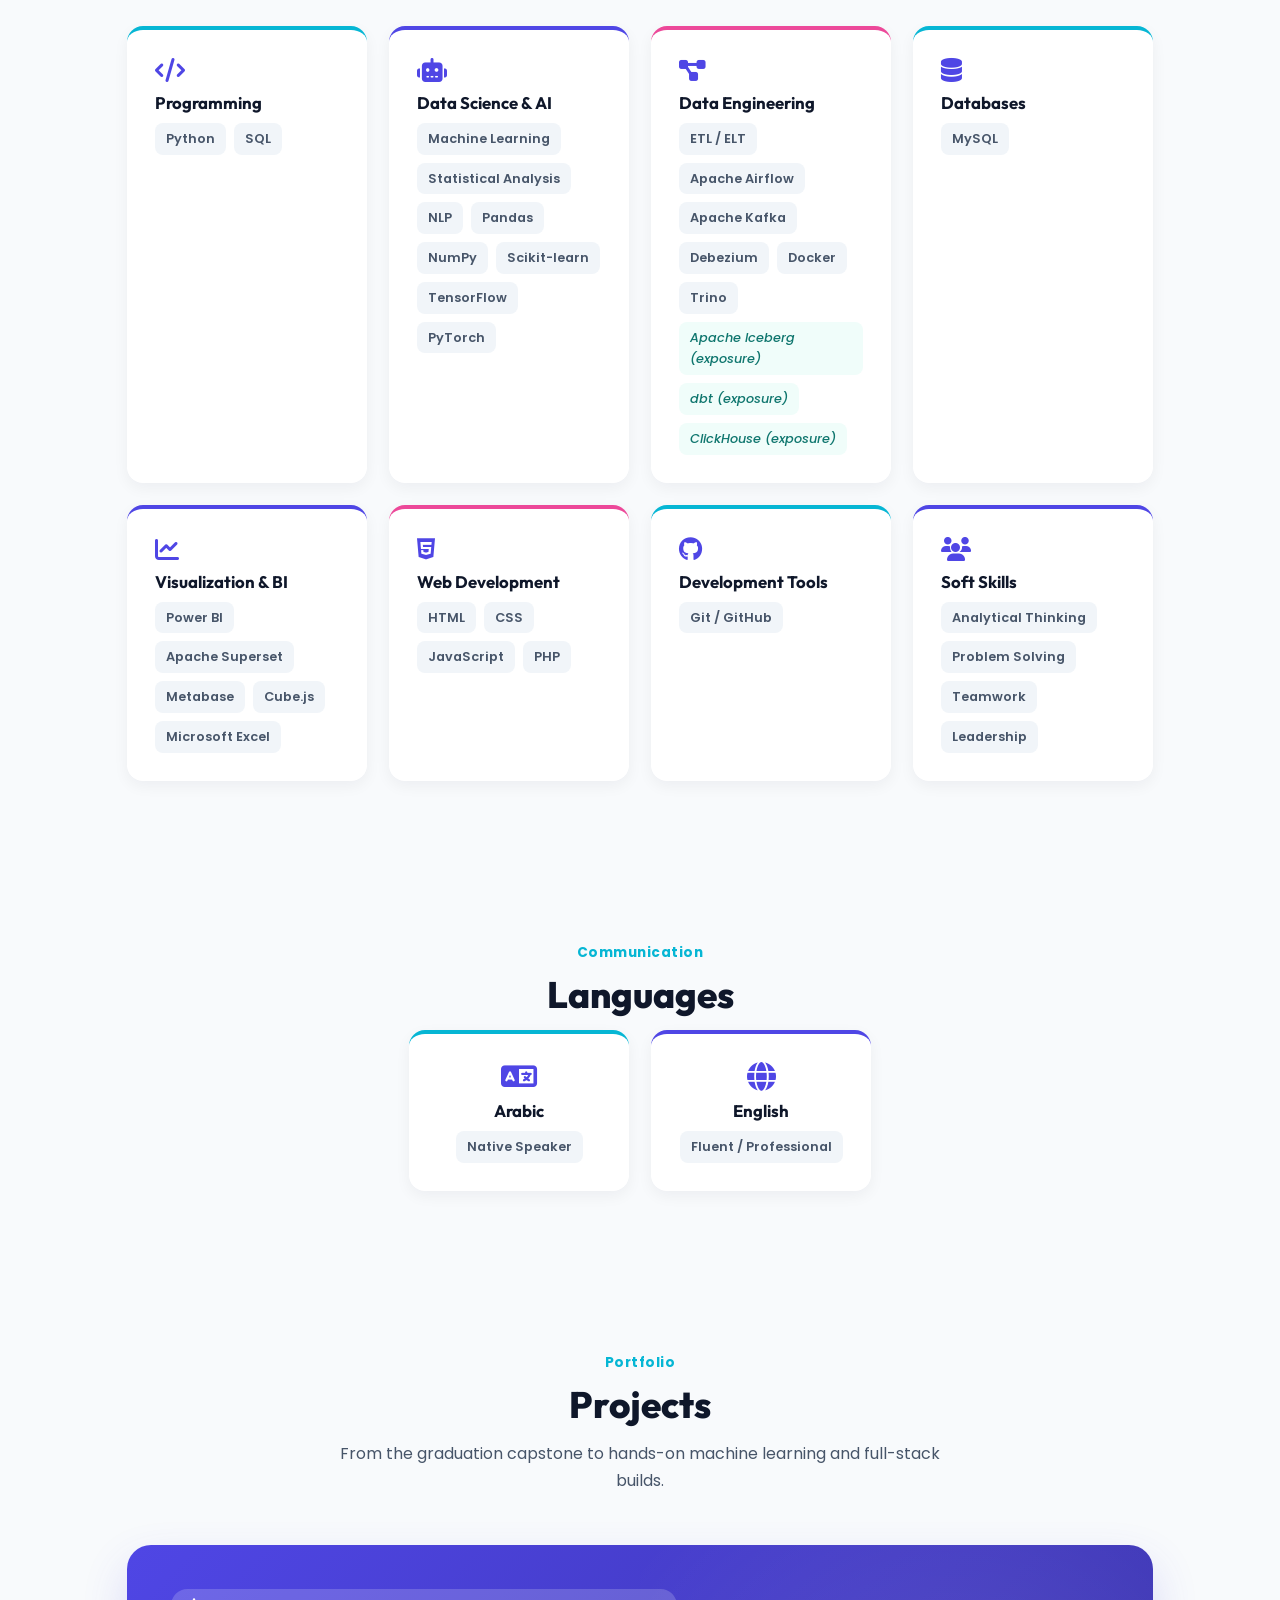
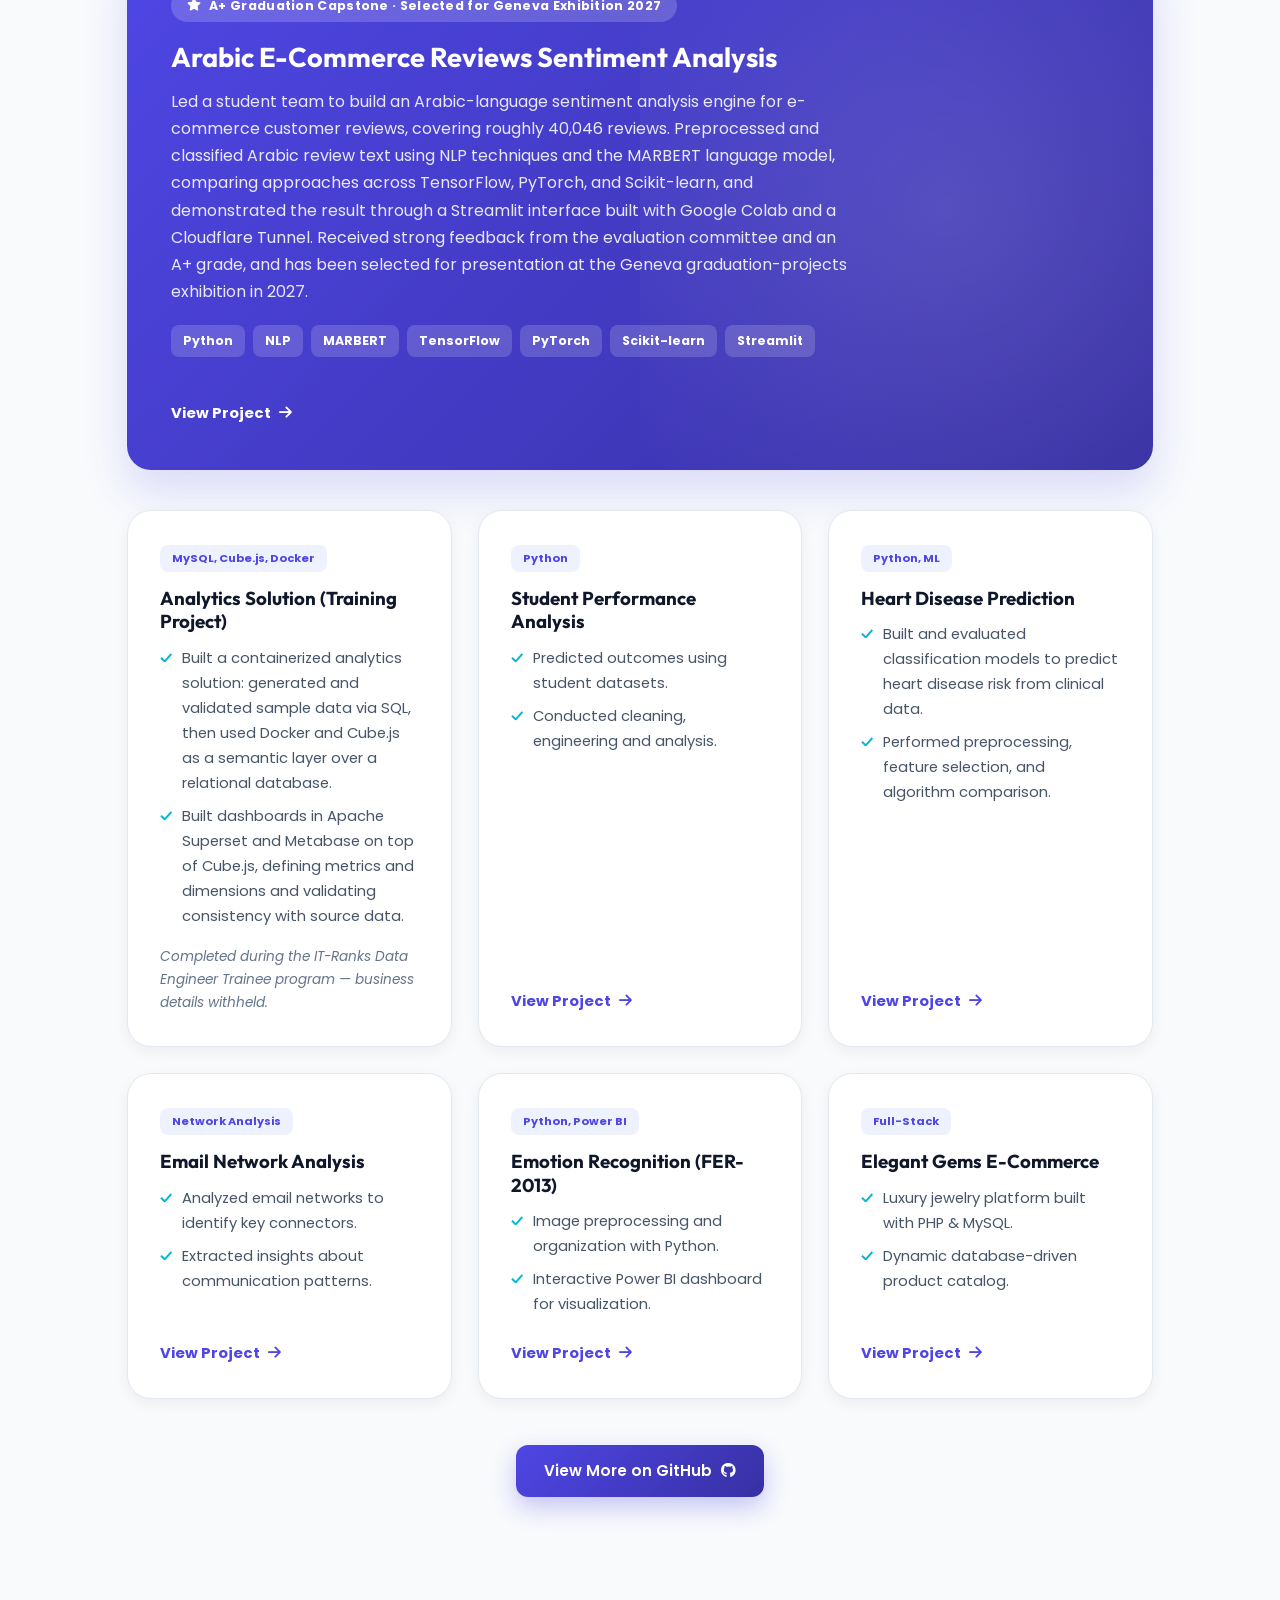
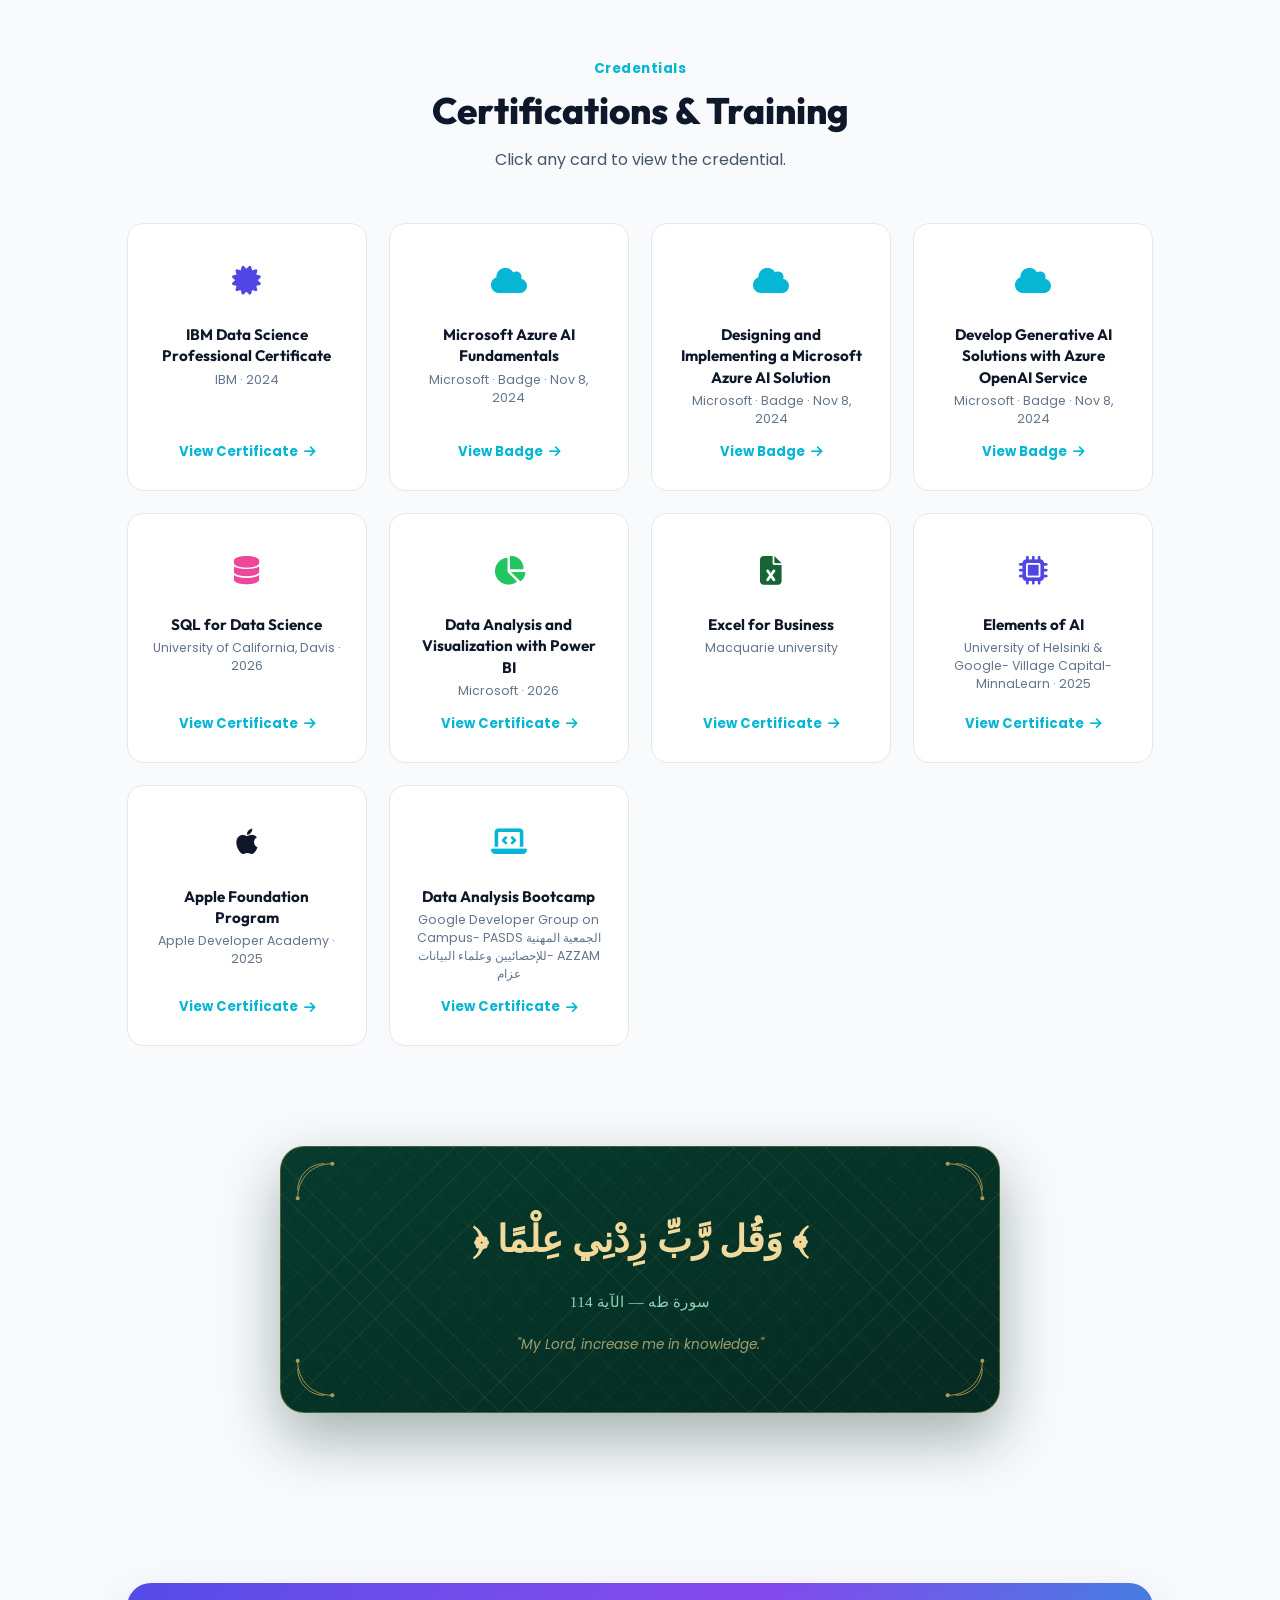
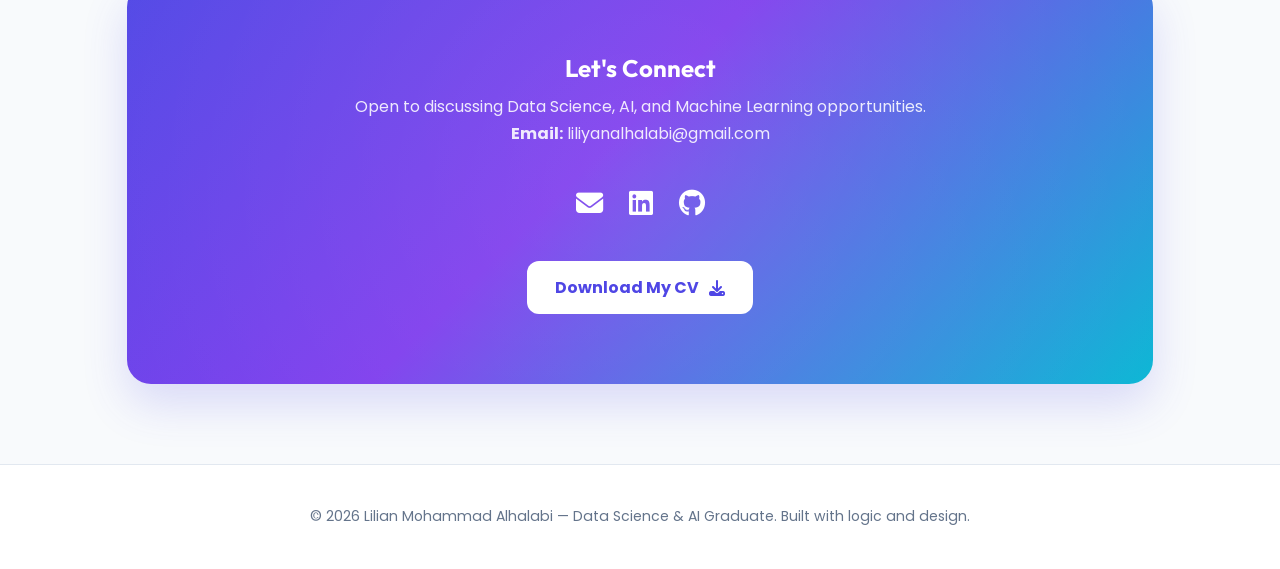
==== commit 5c490ff7: "Update index.html" ====
--- a/index.html
+++ b/index.html
@@ -544,7 +544,7 @@
 </section>
 
 <!-- =============== CONTACT =============== -->
-<section id="contact">
+<section id="contact"> 
     <div class="contact-card" data-aos="zoom-in">
         <h2>Let's Connect</h2>
         <p>Open to discussing Data Science, AI, and Machine Learning opportunities.</p>
--- a/style.css
+++ b/style.css
@@ -446,16 +446,79 @@
     font-size: 1.02rem;
 }
 
+
 /* 6. Sections & Titles ------------------------------------------- */
 section { padding: 80px 6%; max-width: 1180px; margin: 0 auto; }
-
+ 
+/* 6b. Reflection / Quranic verse card ------------------------------ */
+.reflection-section { padding: 20px 6% 90px; }
+ 
+.islamic-quote-card {
+    position: relative;
+    max-width: 720px;
+    margin: 0 auto;
+    padding: 56px 44px;
+    text-align: center;
+    border-radius: var(--radius-lg);
+    background:
+        repeating-linear-gradient(45deg, rgba(212,175,85,0.07) 0, rgba(212,175,85,0.07) 1px, transparent 1px, transparent 22px),
+        repeating-linear-gradient(-45deg, rgba(212,175,85,0.07) 0, rgba(212,175,85,0.07) 1px, transparent 1px, transparent 22px),
+        linear-gradient(160deg, #063b2e 0%, #052a21 100%);
+    border: 1px solid rgba(212, 175, 85, 0.35);
+    box-shadow: 0 25px 60px rgba(5, 42, 33, 0.35);
+    overflow: hidden;
+}
+ 
+.corner-ornament {
+    position: absolute;
+    width: 40px;
+    height: 40px;
+    fill: none;
+    stroke: #d4af55;
+    stroke-width: 1.4;
+    opacity: 0.85;
+}
+.corner-ornament circle { fill: #d4af55; stroke: none; }
+.corner-tl { top: 14px; left: 14px; }
+.corner-tr { top: 14px; right: 14px; transform: scaleX(-1); }
+.corner-bl { bottom: 14px; left: 14px; transform: scaleY(-1); }
+.corner-br { bottom: 14px; right: 14px; transform: scale(-1, -1); }
+ 
+.quote-ayah {
+    font-family: 'Amiri', 'Traditional Arabic', serif;
+    font-weight: 700;
+    font-size: clamp(1.5rem, 3.2vw, 2.3rem);
+    color: #f0d99a;
+    line-height: 2;
+    margin-bottom: 12px;
+}
+ 
+.quote-ref {
+    font-family: 'Amiri', serif;
+    color: #8fd4b8;
+    font-size: 0.95rem;
+    letter-spacing: 0.3px;
+    margin-bottom: 18px;
+}
+ 
+.quote-translation {
+    color: rgba(240, 217, 154, 0.65);
+    font-size: 0.85rem;
+    font-style: italic;
+}
+ 
+@media (max-width: 600px) {
+    .islamic-quote-card { padding: 40px 24px; }
+    .corner-ornament { width: 28px; height: 28px; }
+}
+ 
 .section-title {
     font-size: clamp(1.7rem, 3vw, 2.3rem);
     margin-bottom: 12px;
     text-align: center;
     font-weight: 800;
 }
-
+ 
 .section-kicker {
     display: block;
     text-align: center;
@@ -465,7 +528,7 @@
     letter-spacing: 0.5px;
     margin-bottom: 8px;
 }
-
+ 
 .section-lede {
     text-align: center;
     color: var(--muted);
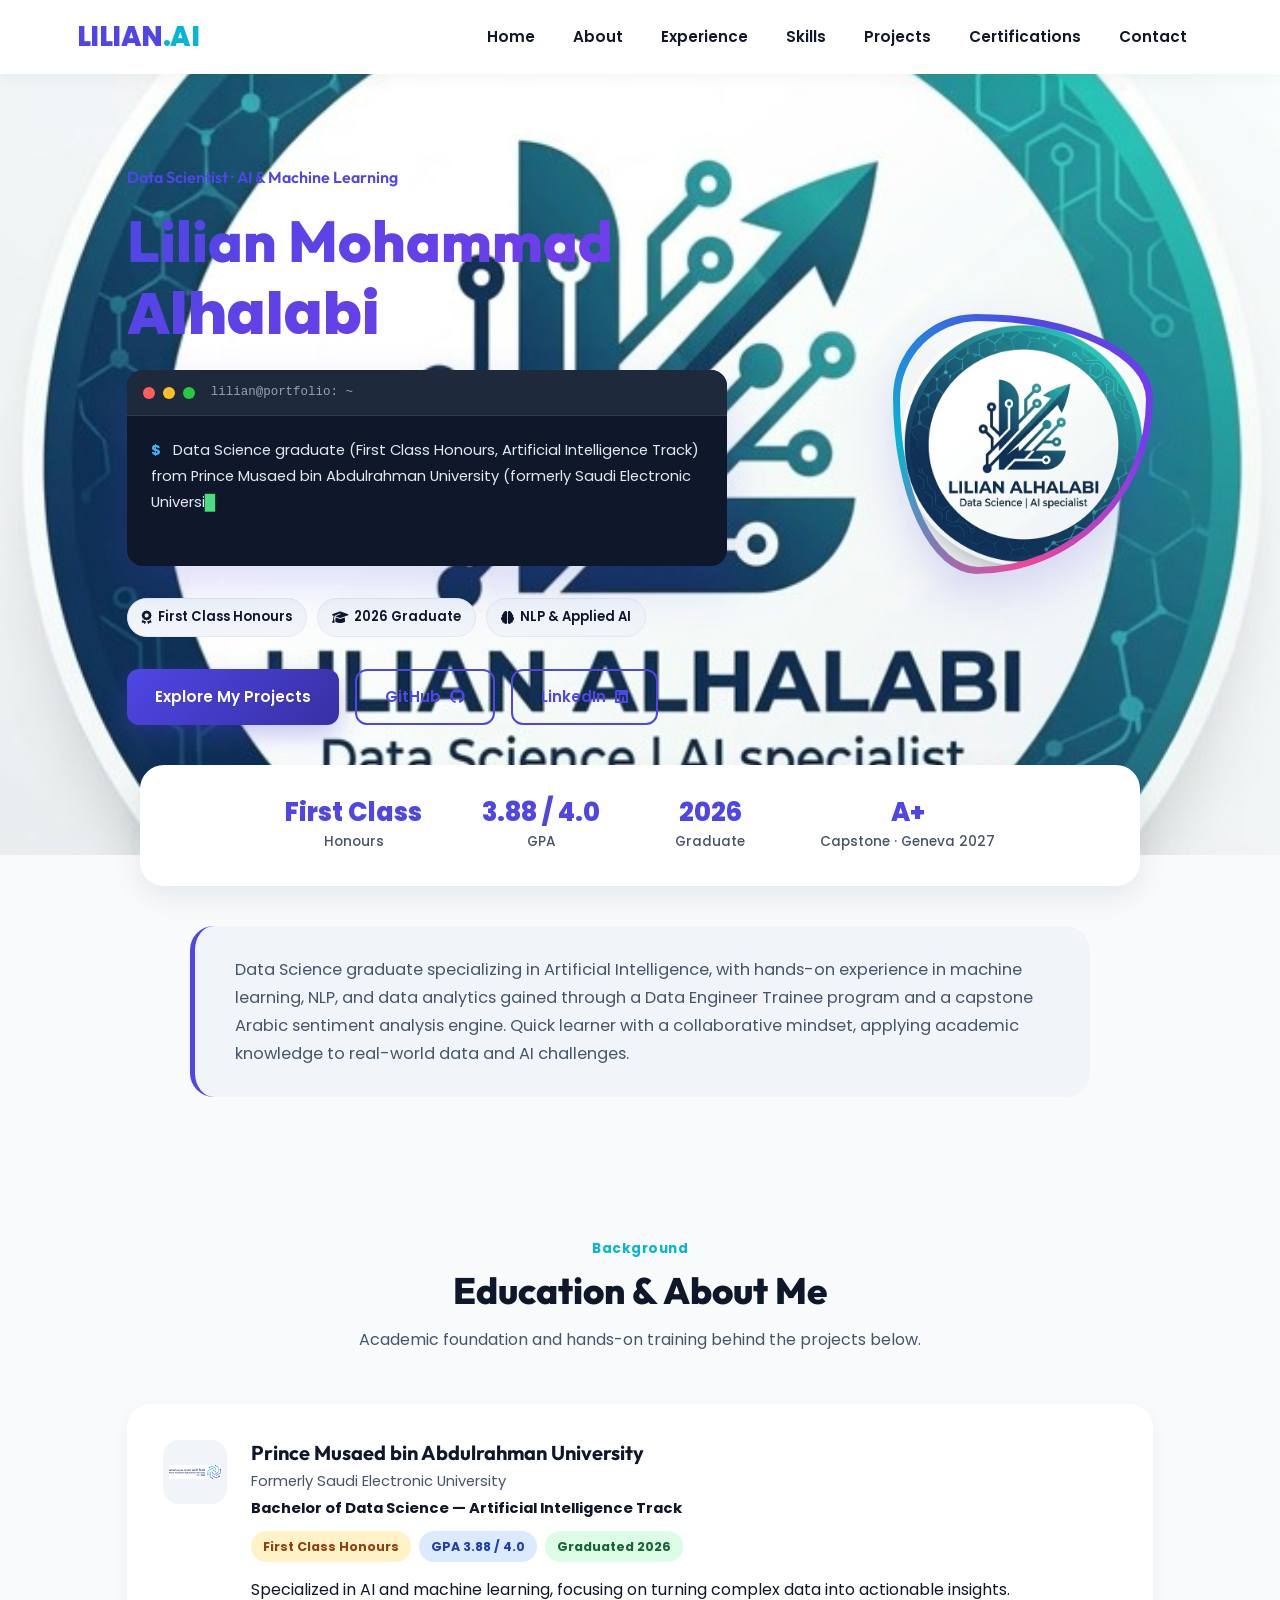
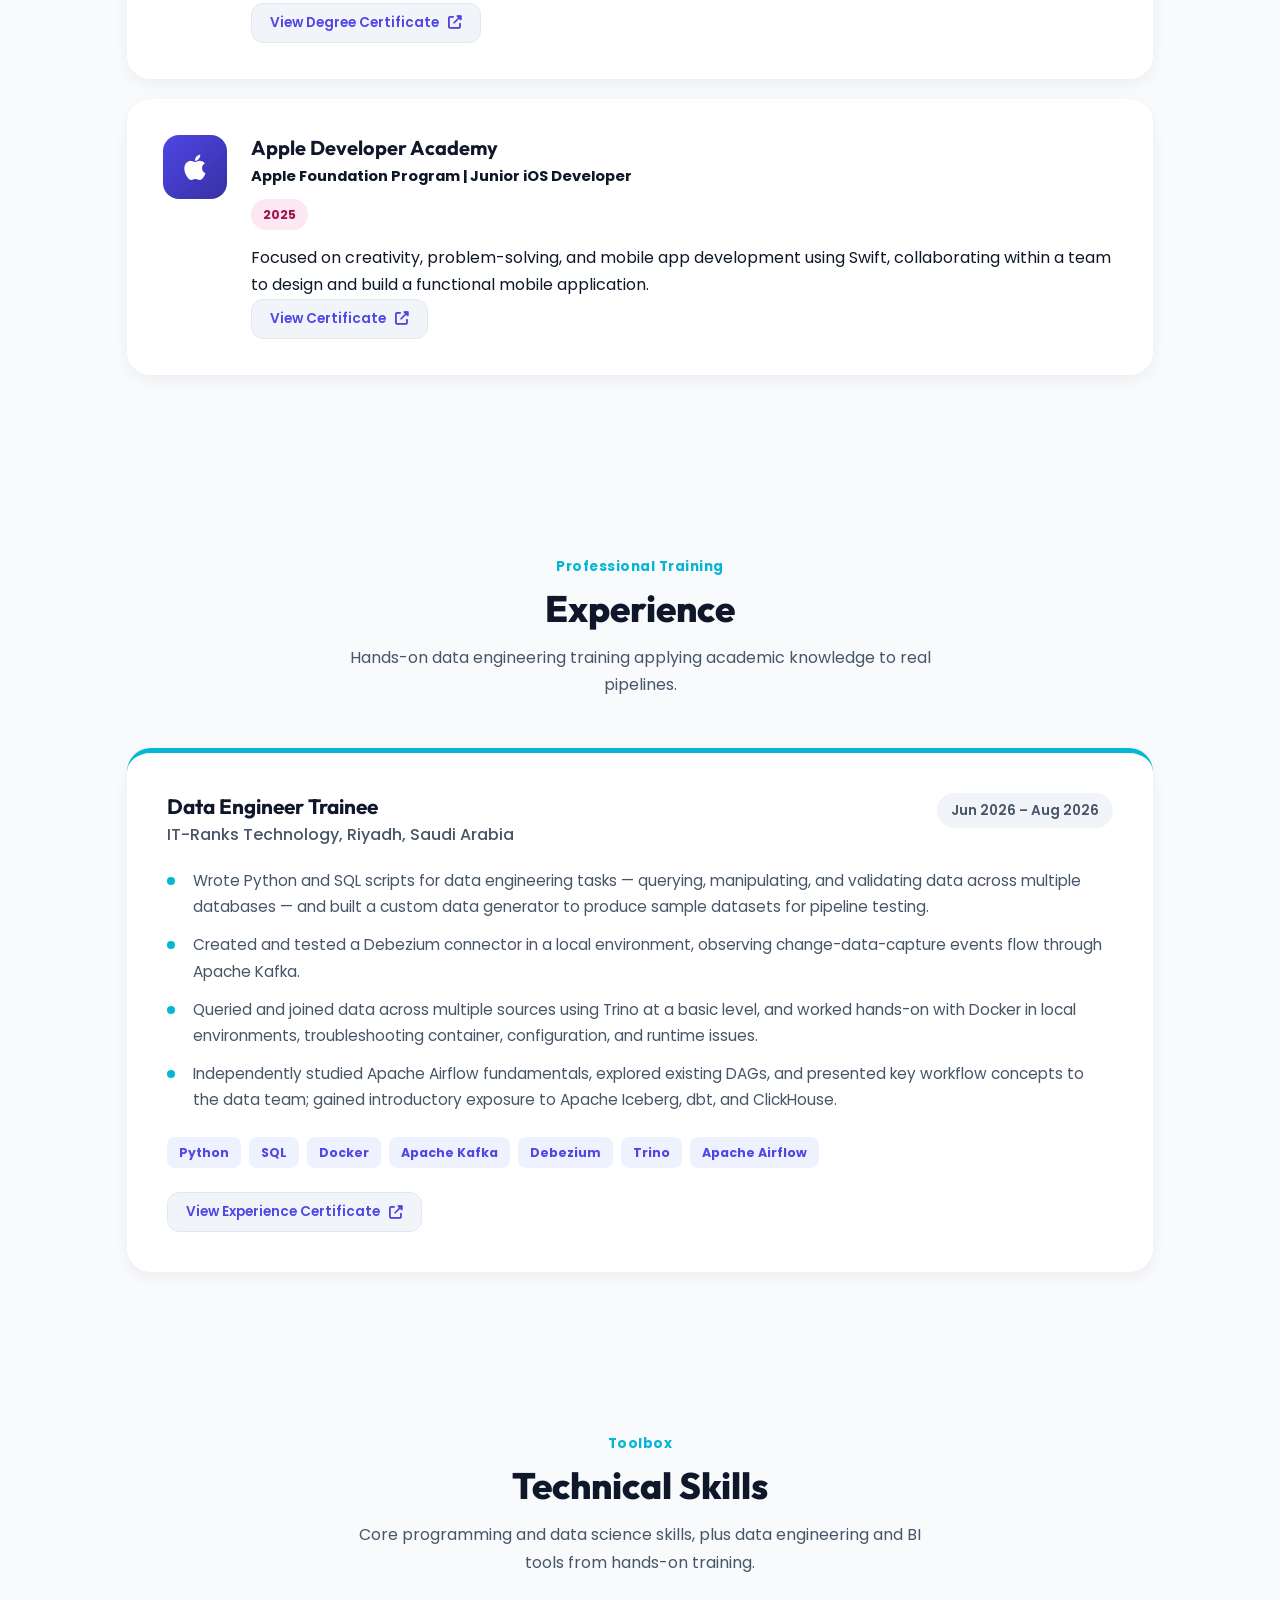
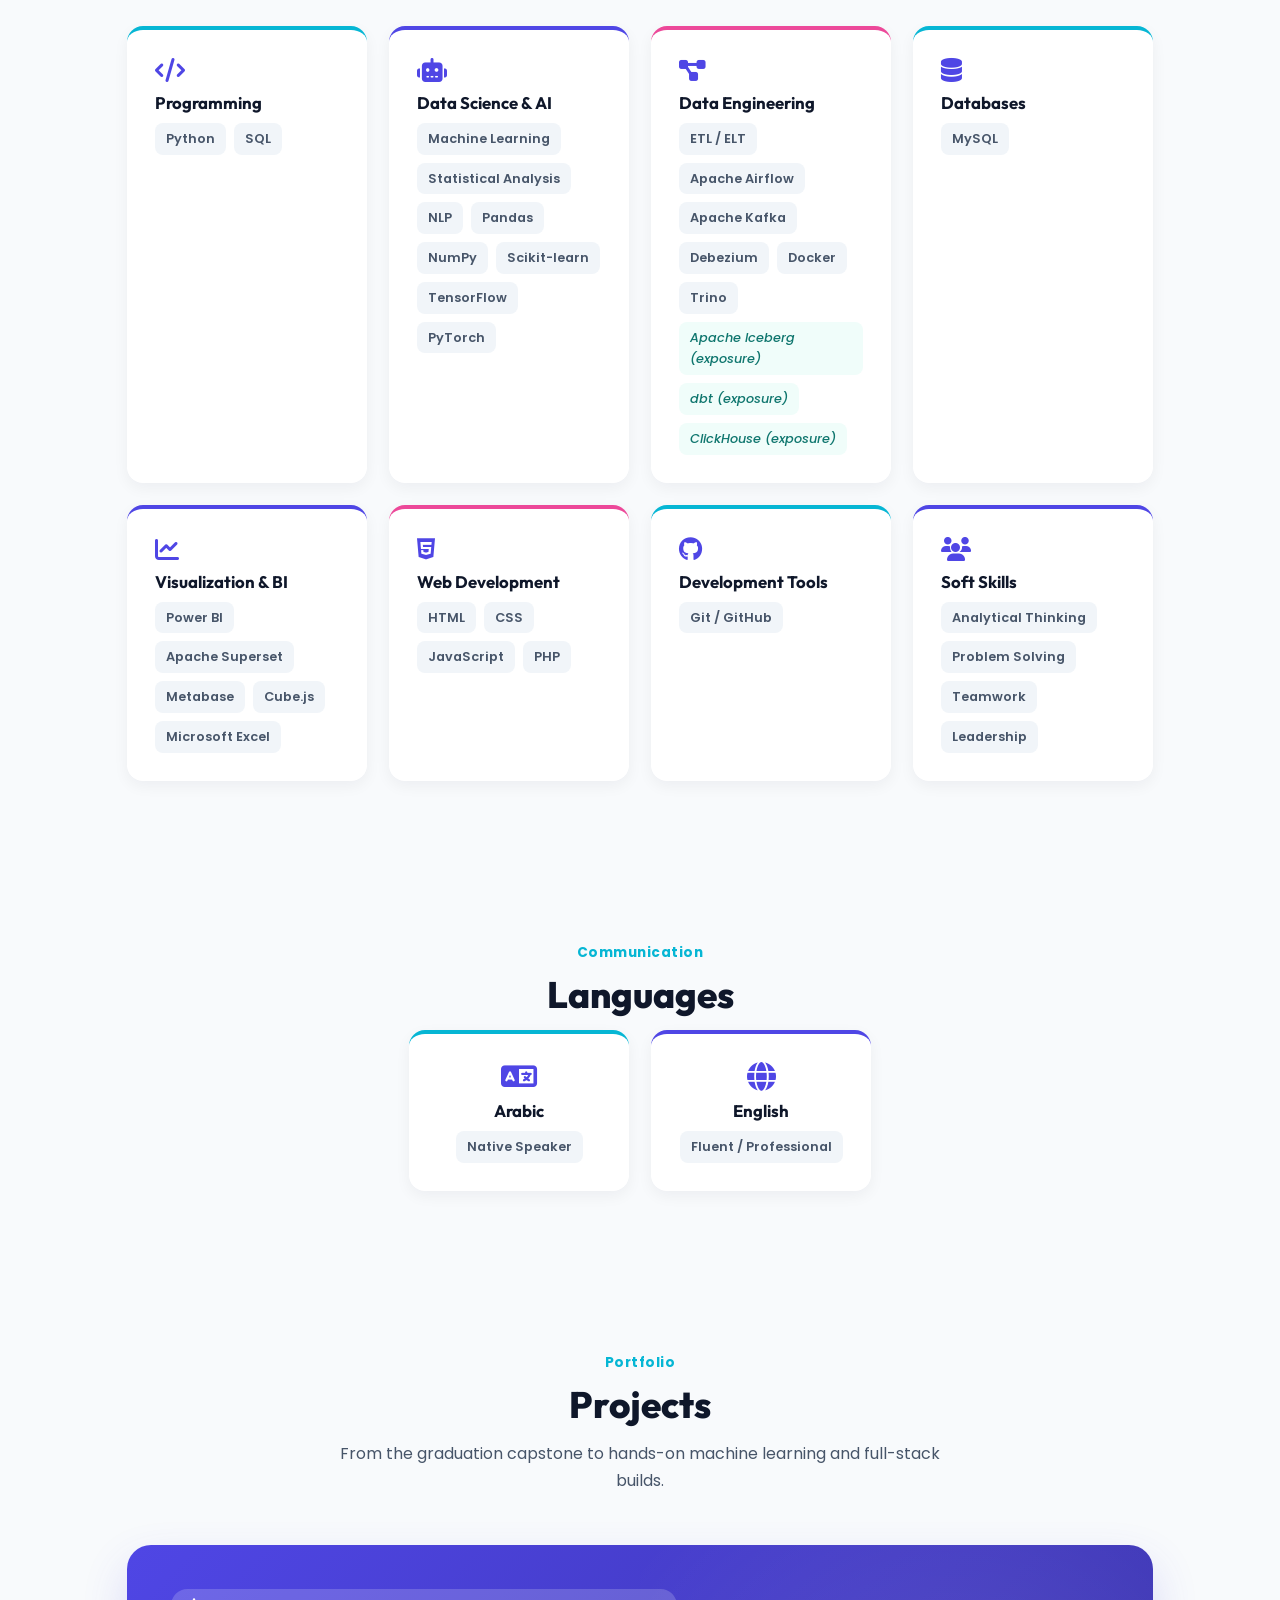
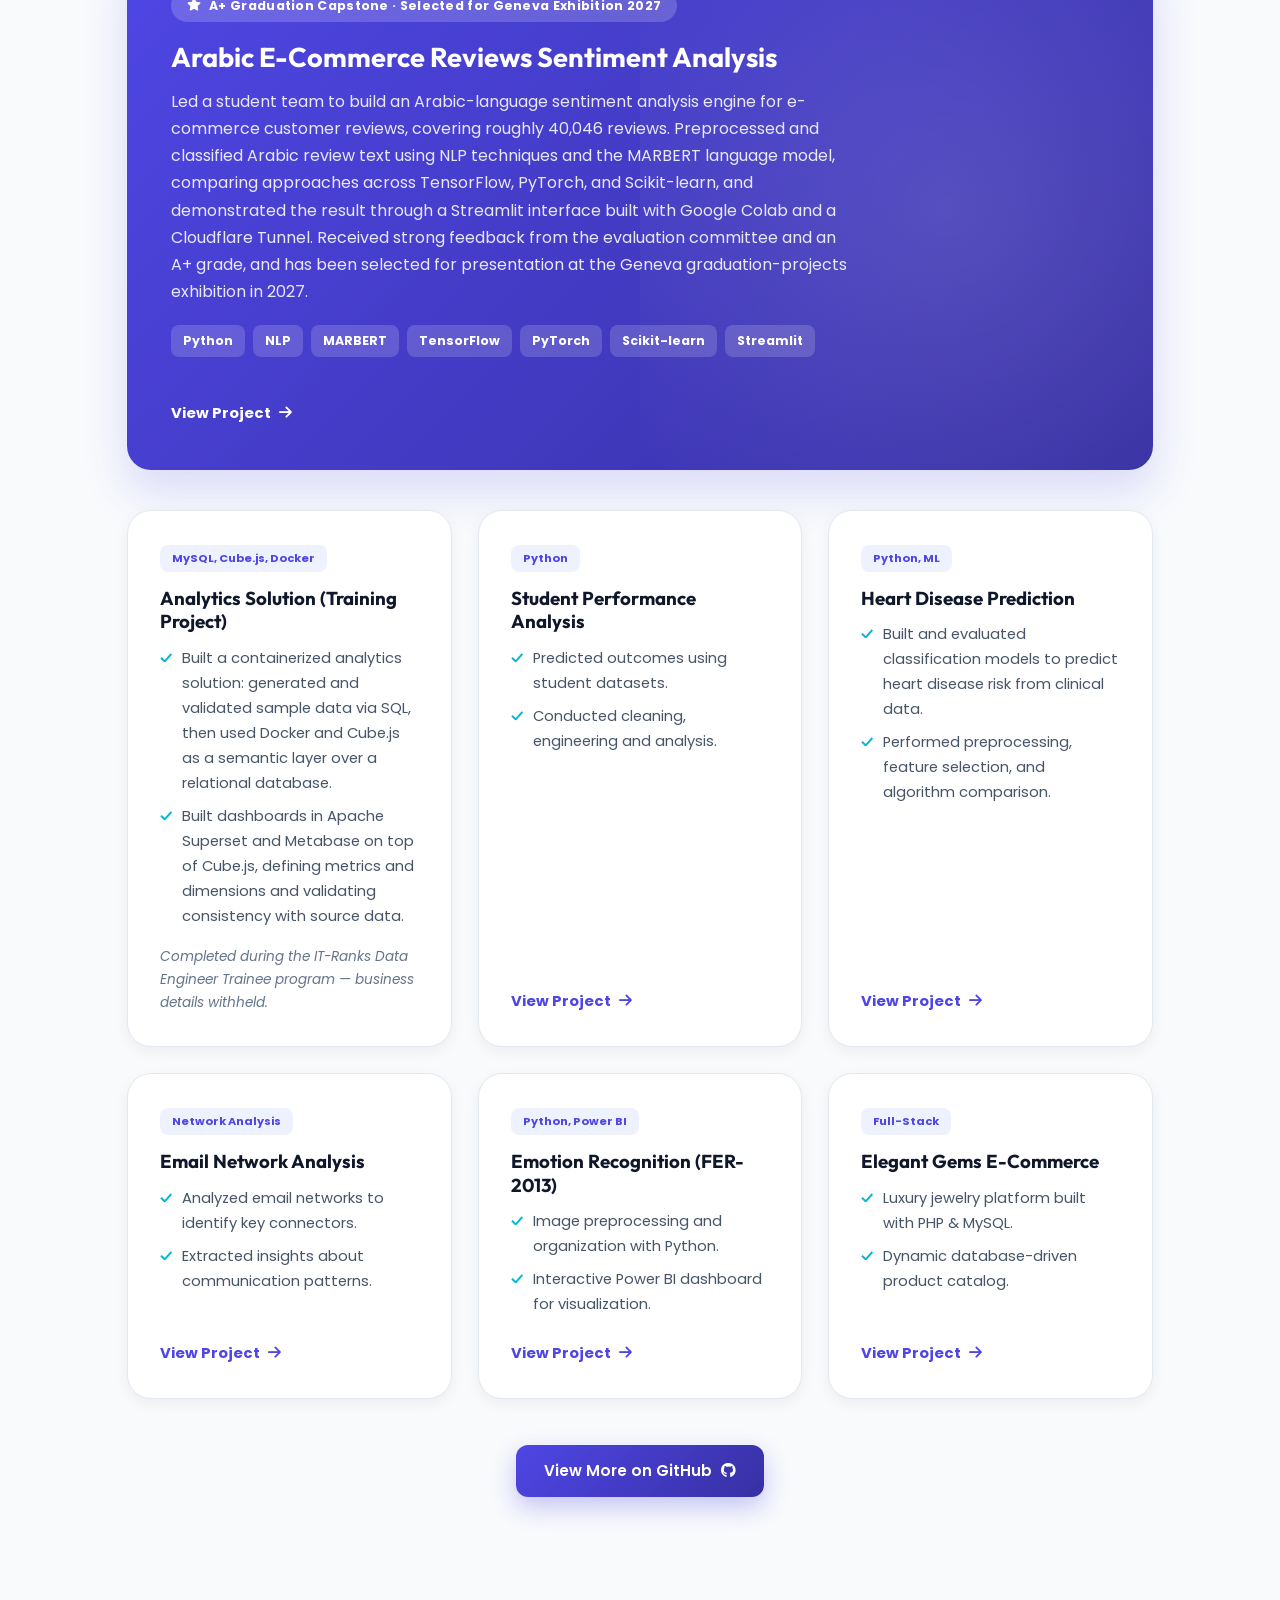
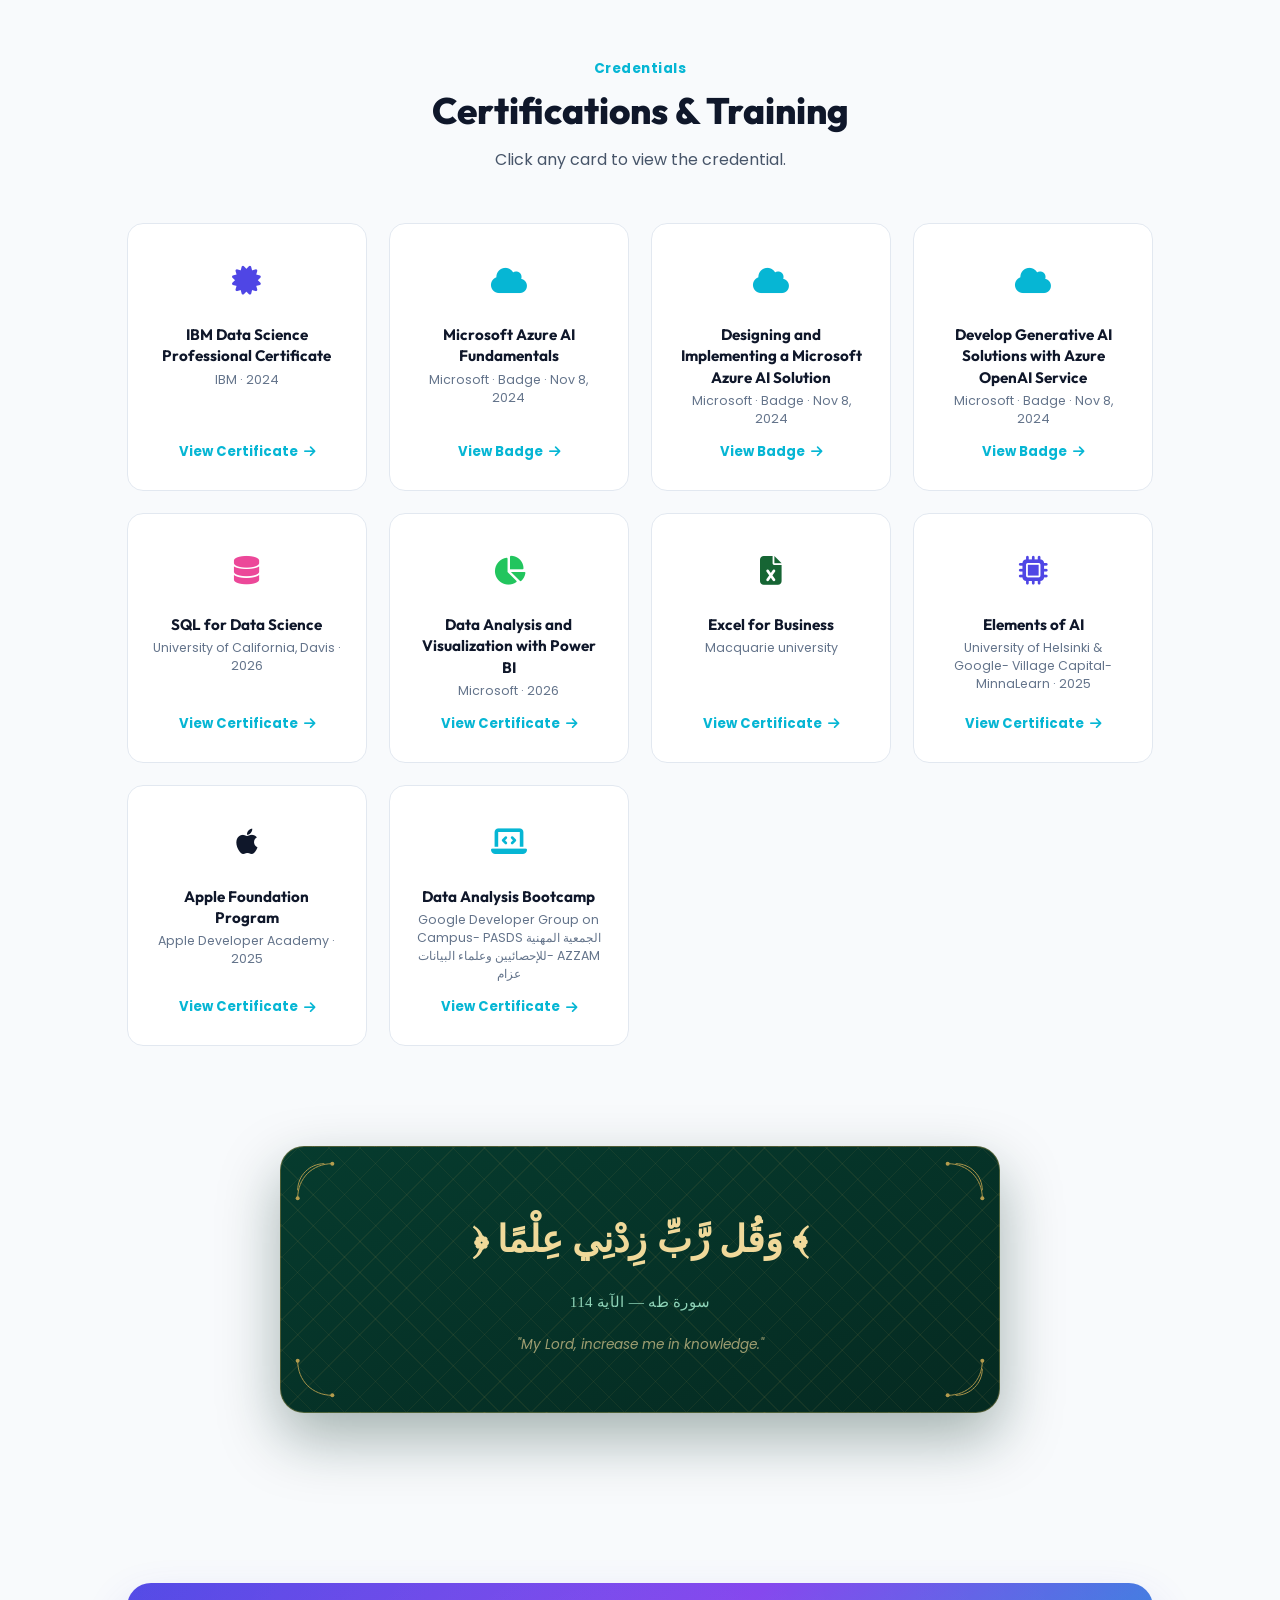
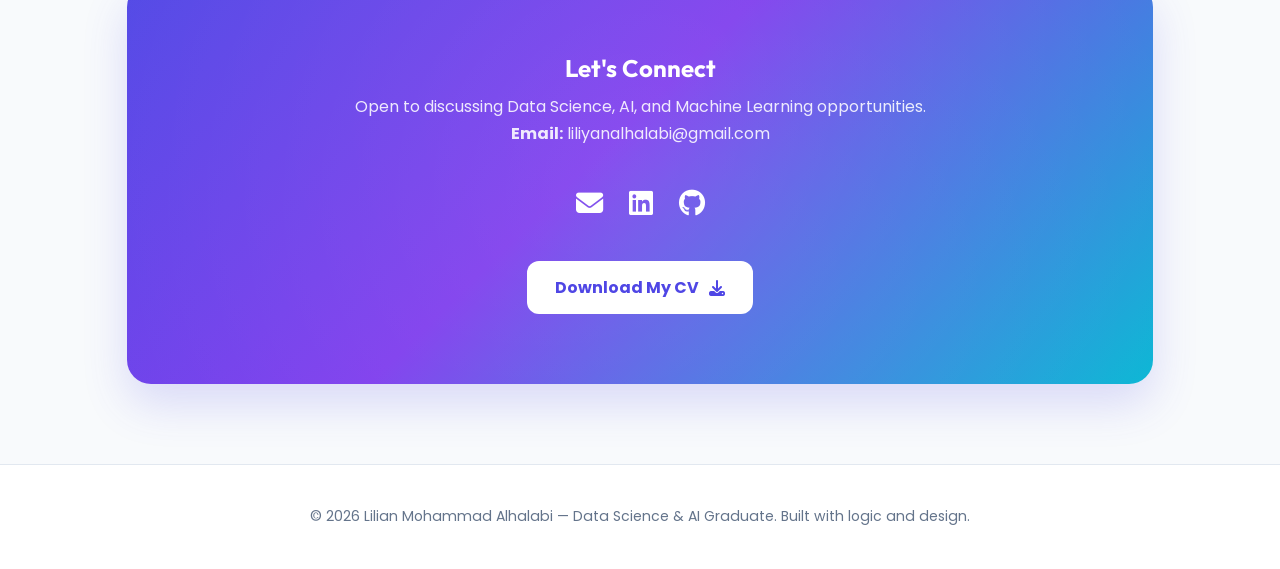
==== commit 85f59440: "Update index.html" ====
--- a/index.html
+++ b/index.html
@@ -526,7 +526,7 @@
         </svg>
         <svg class="corner-ornament corner-bl" viewBox="0 0 60 60" aria-hidden="true">
             <path d="M4 56 C4 26 26 4 56 4"/>
-            <path d="M4 44 C4 22 22 4 44 4"/>
+            
             <circle cx="4" cy="56" r="3"/>
             <circle cx="56" cy="4" r="3"/>
         </svg>
--- a/style.css
+++ b/style.css
@@ -443,7 +443,7 @@
     padding: 30px 40px;
     border-left: 5px solid var(--primary);
     color: var(--muted);
-    font-size: 1.02rem;
+    font-size: 1.02rem; 
 }
 
 
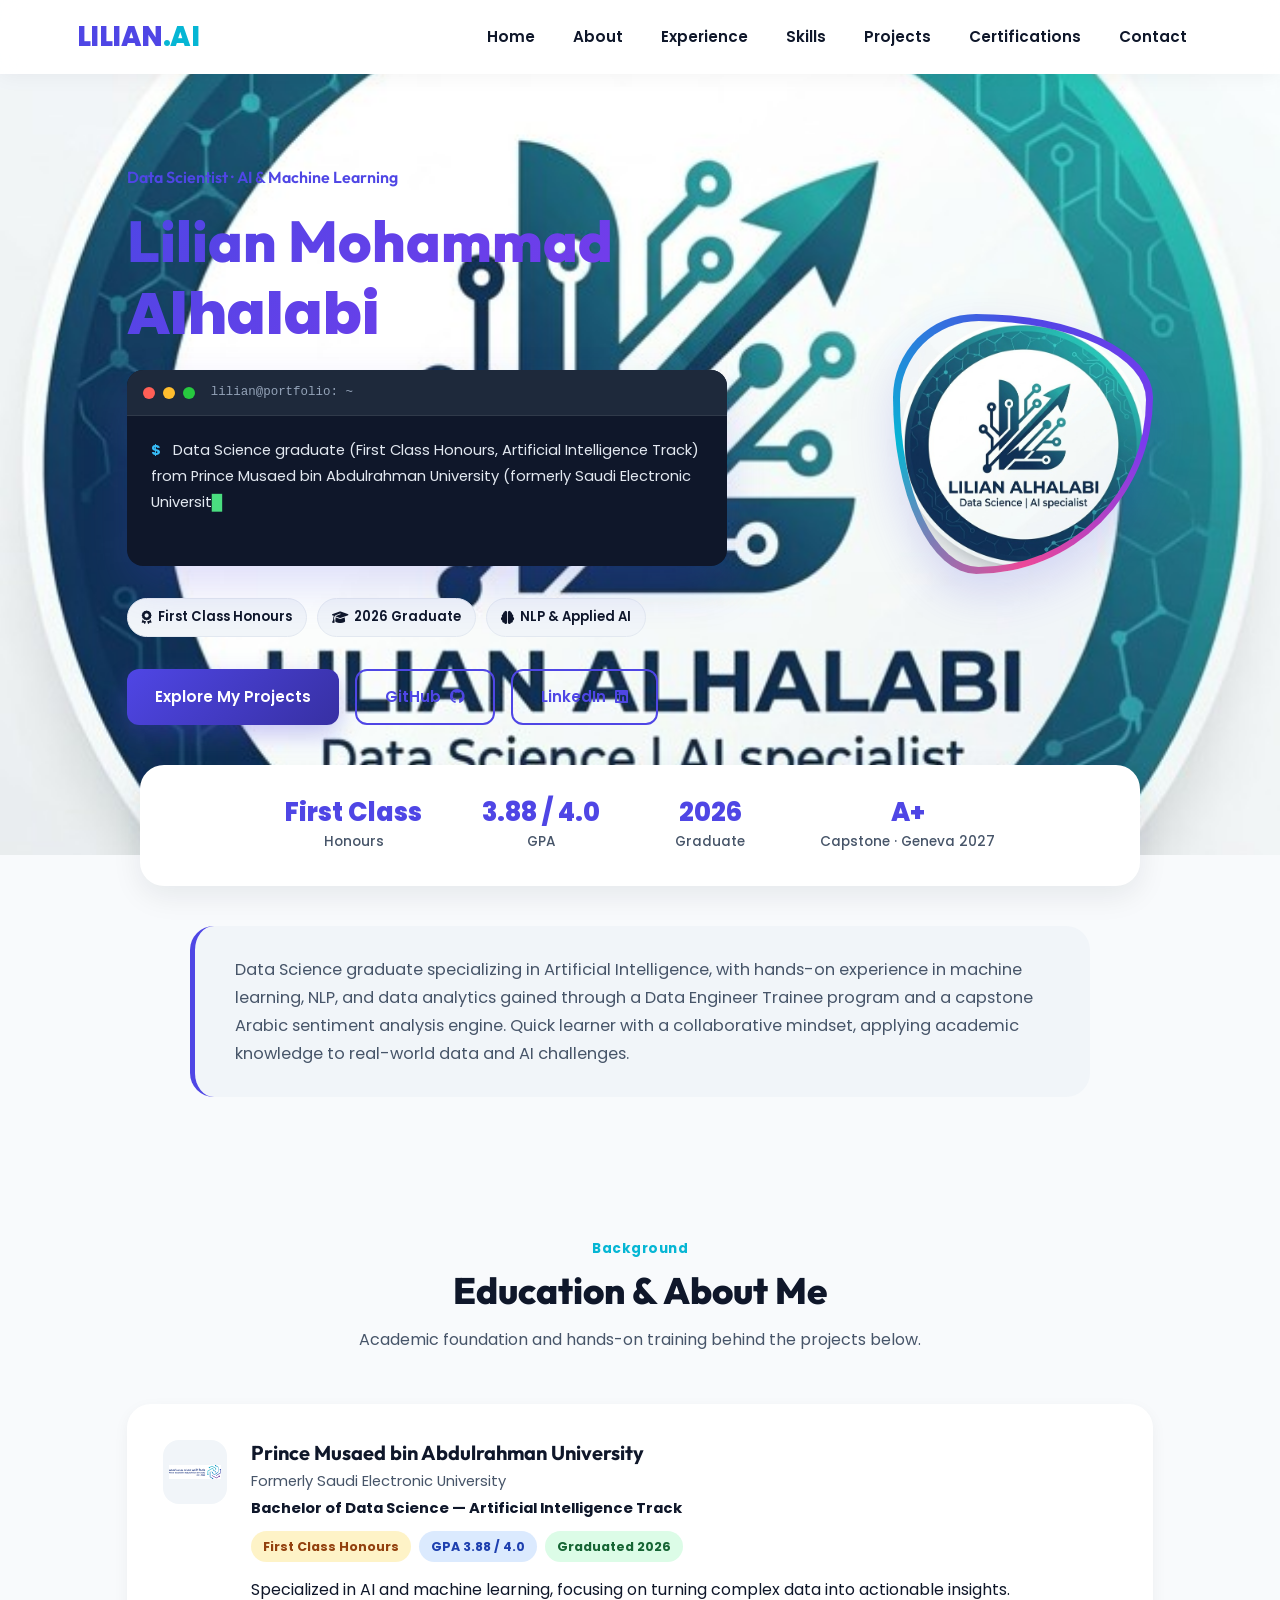
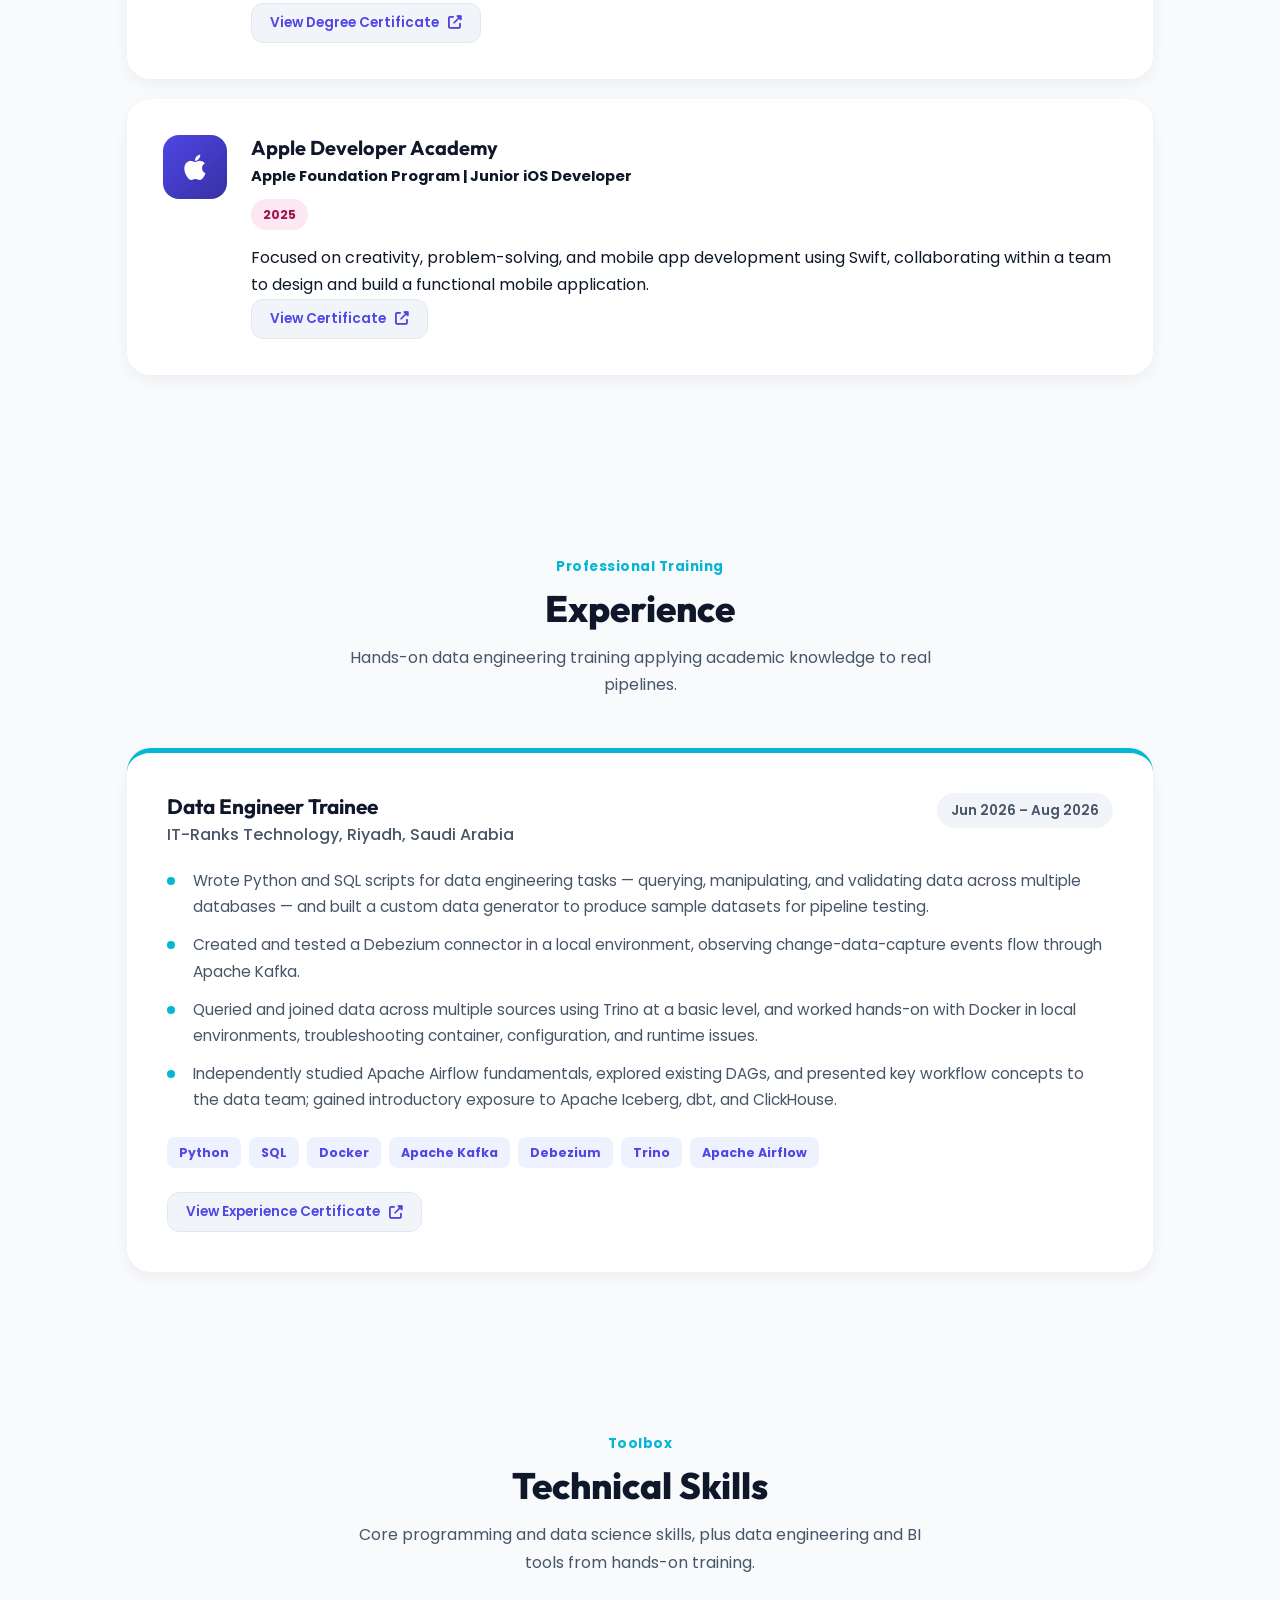
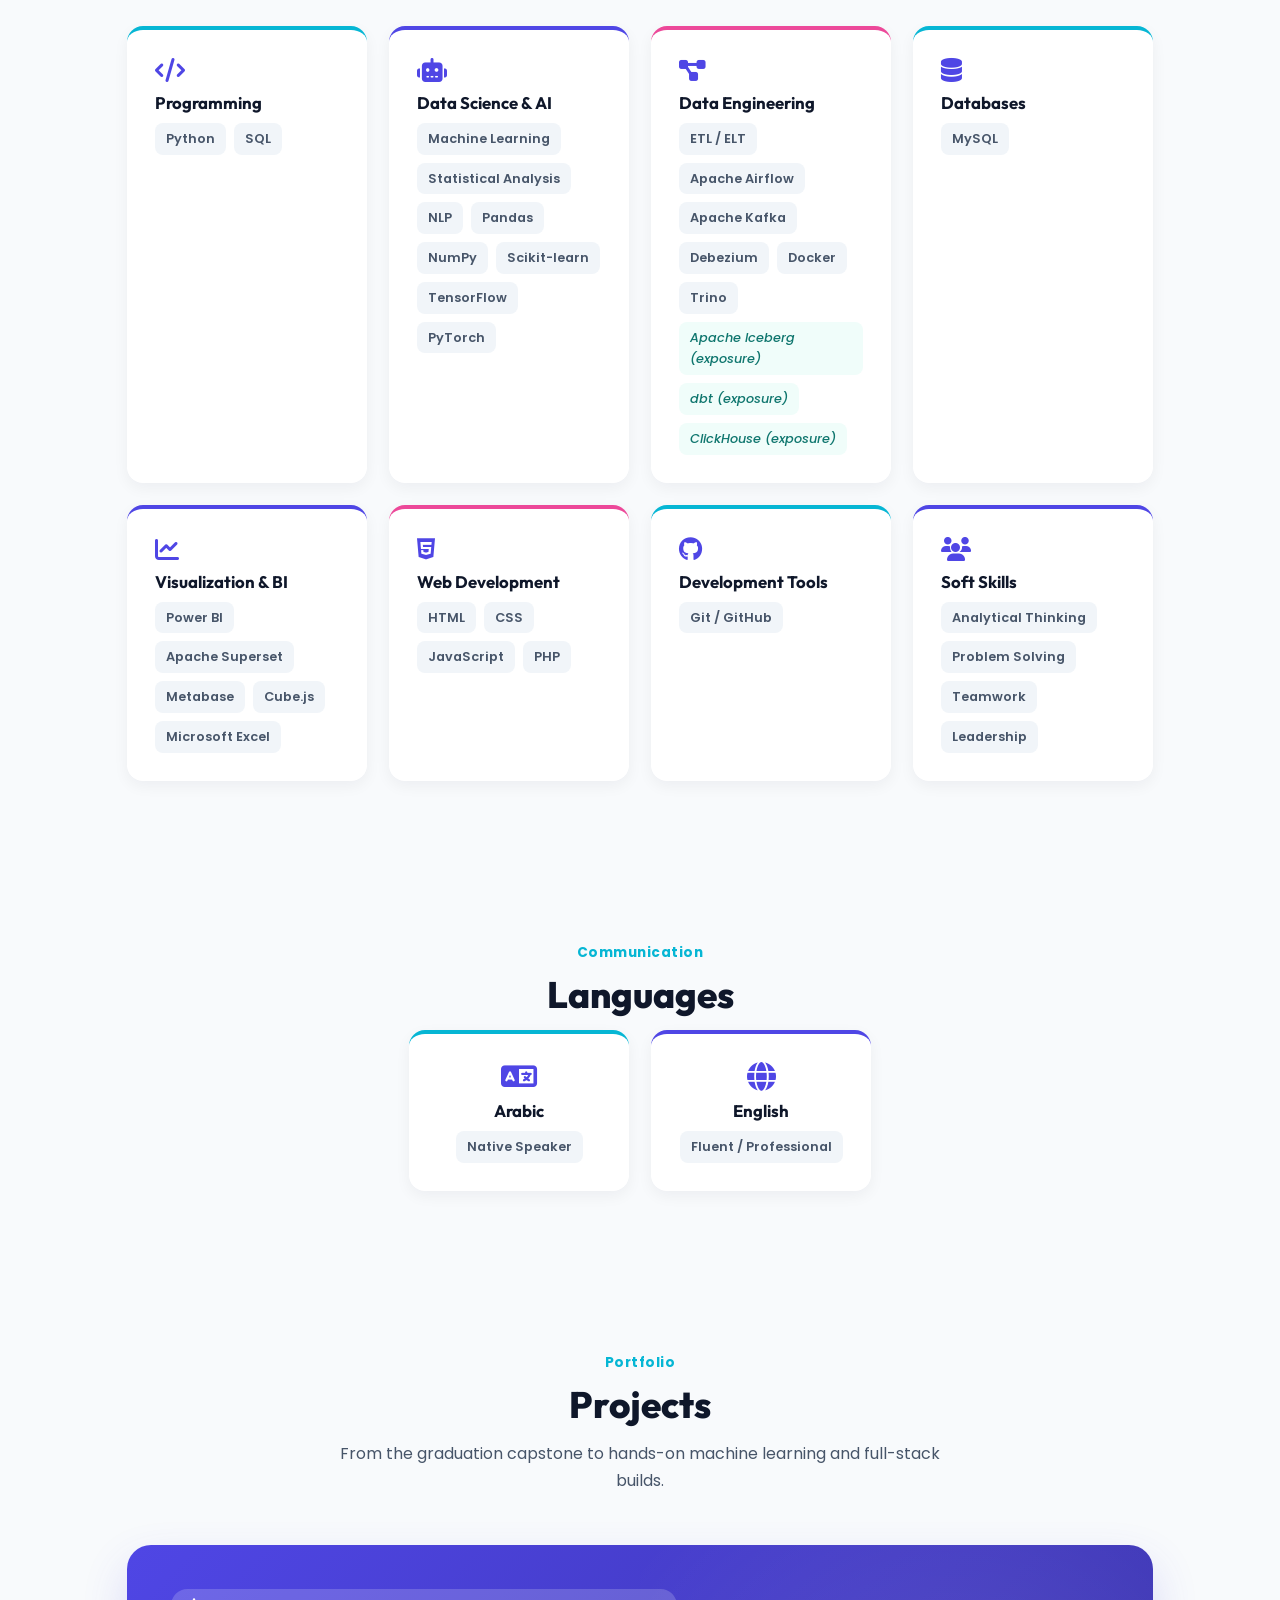
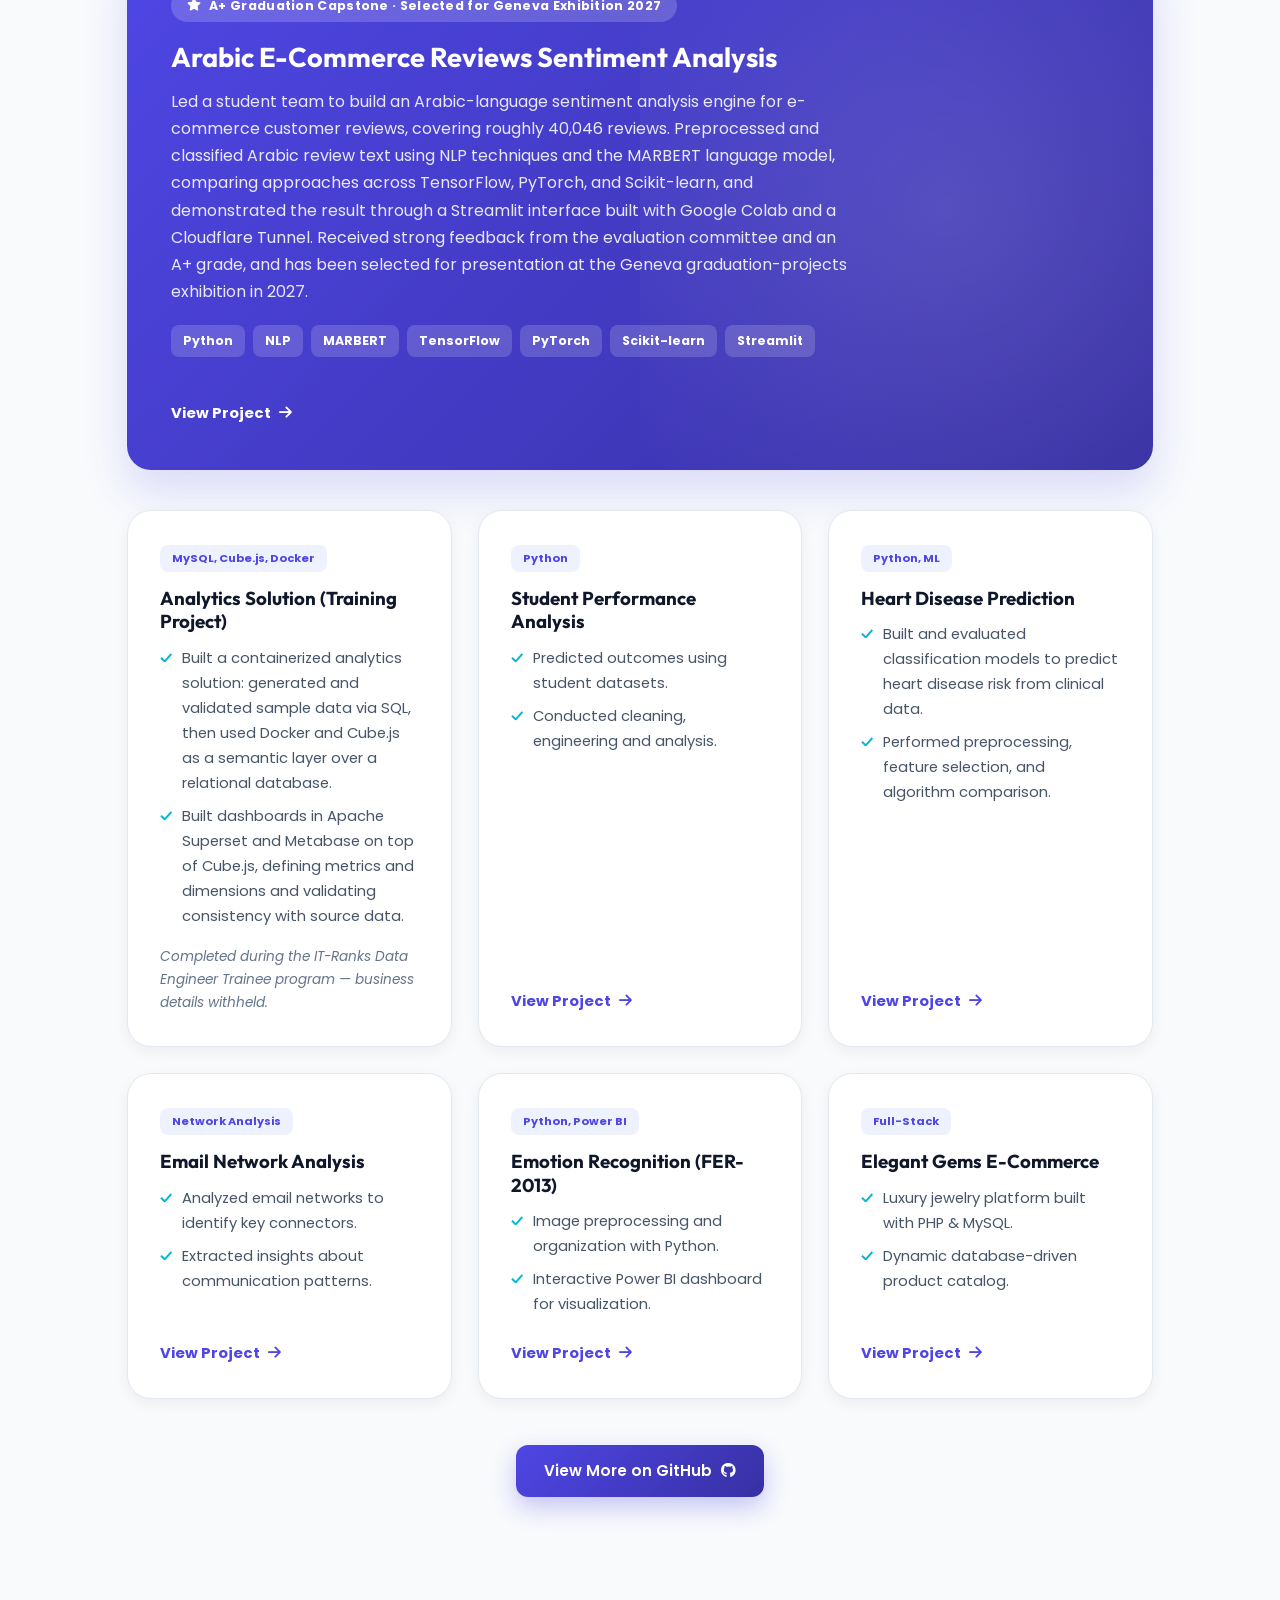
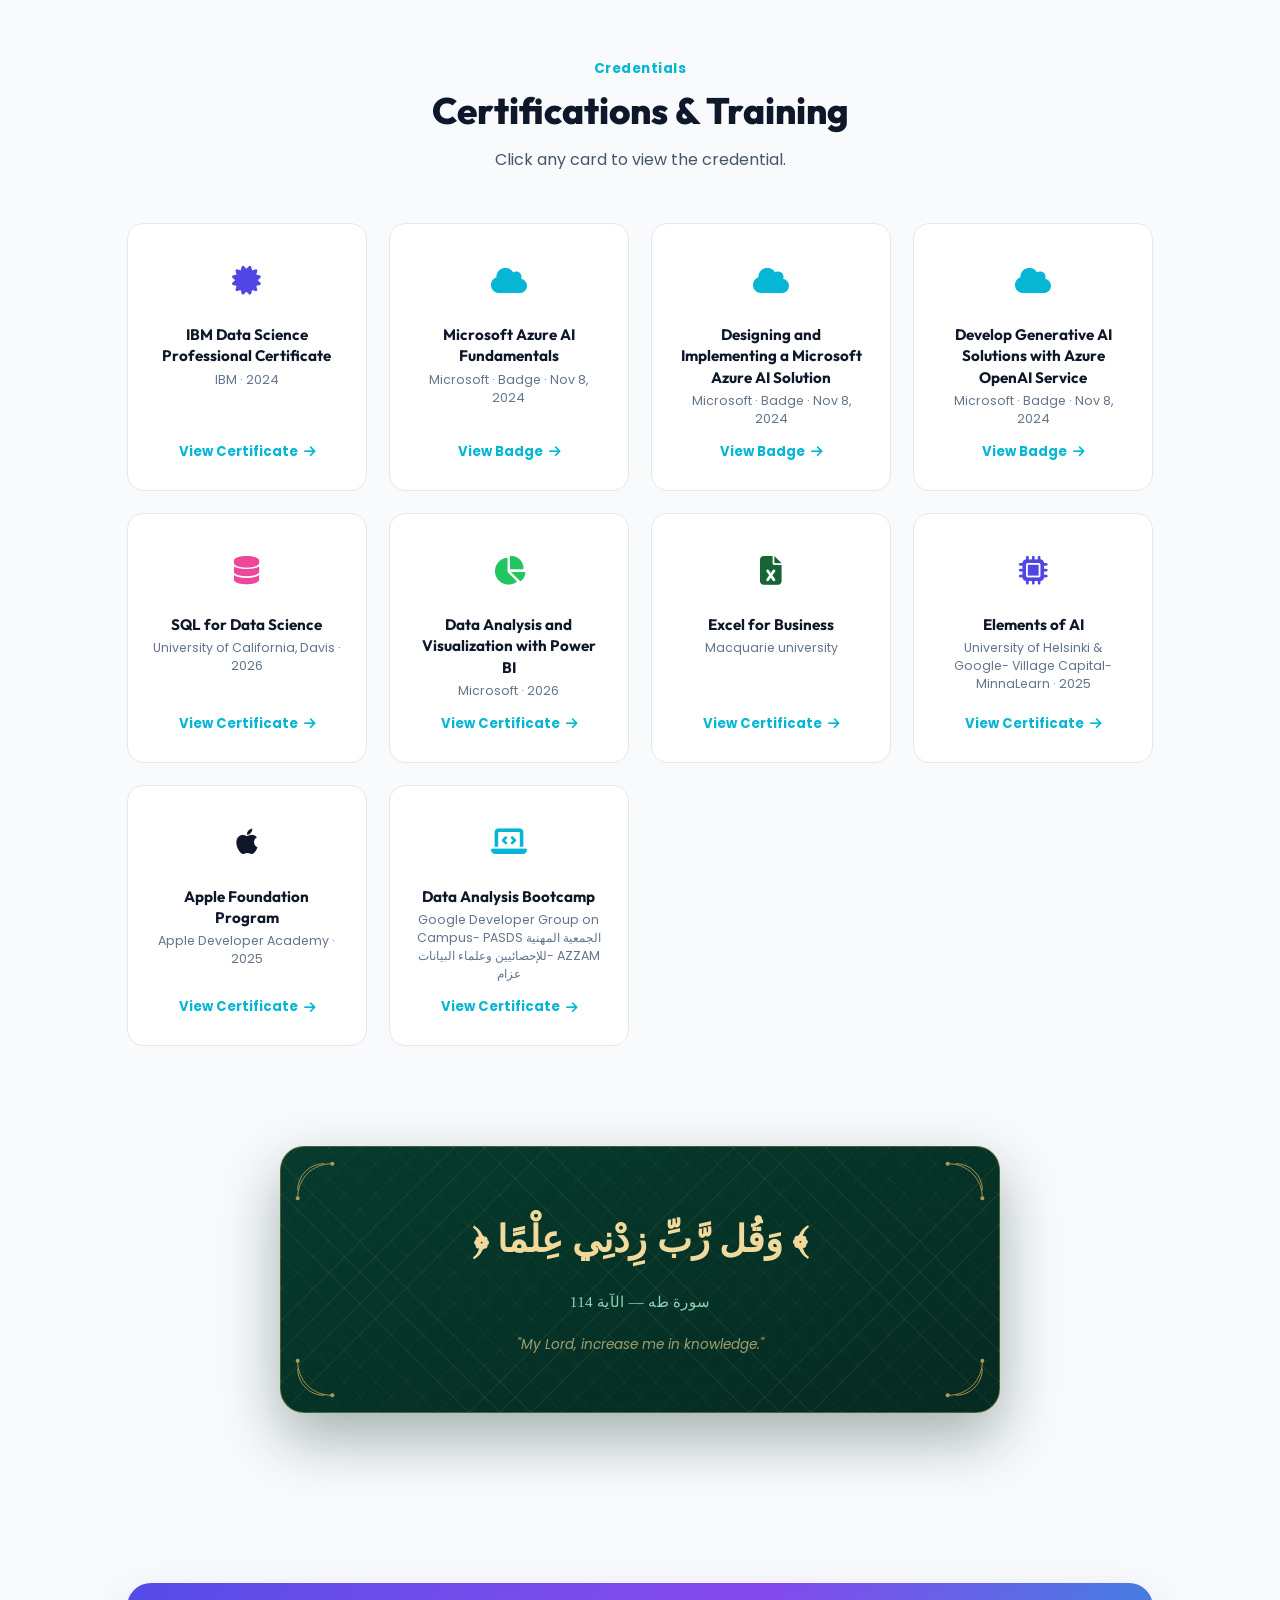
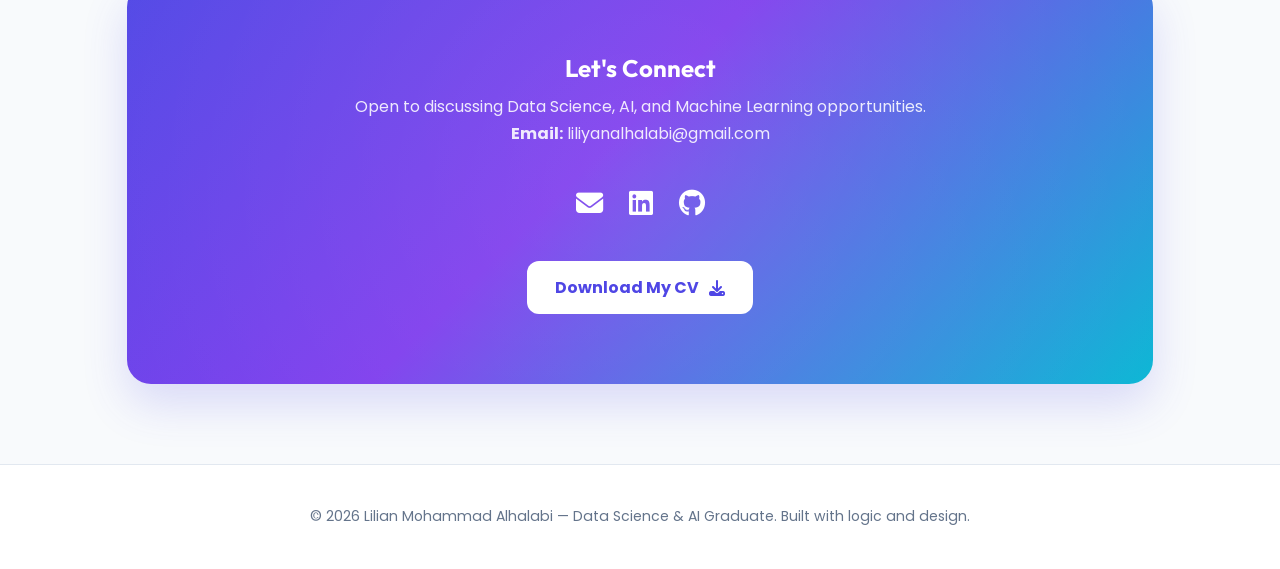
==== commit 64396896: "Update corner ornament path in index.html" ====
--- a/index.html
+++ b/index.html
@@ -526,7 +526,7 @@
         </svg>
         <svg class="corner-ornament corner-bl" viewBox="0 0 60 60" aria-hidden="true">
             <path d="M4 56 C4 26 26 4 56 4"/>
-            
+            <path d="M4 44 C4 22 22 4 44 4"/>
             <circle cx="4" cy="56" r="3"/>
             <circle cx="56" cy="4" r="3"/>
         </svg>
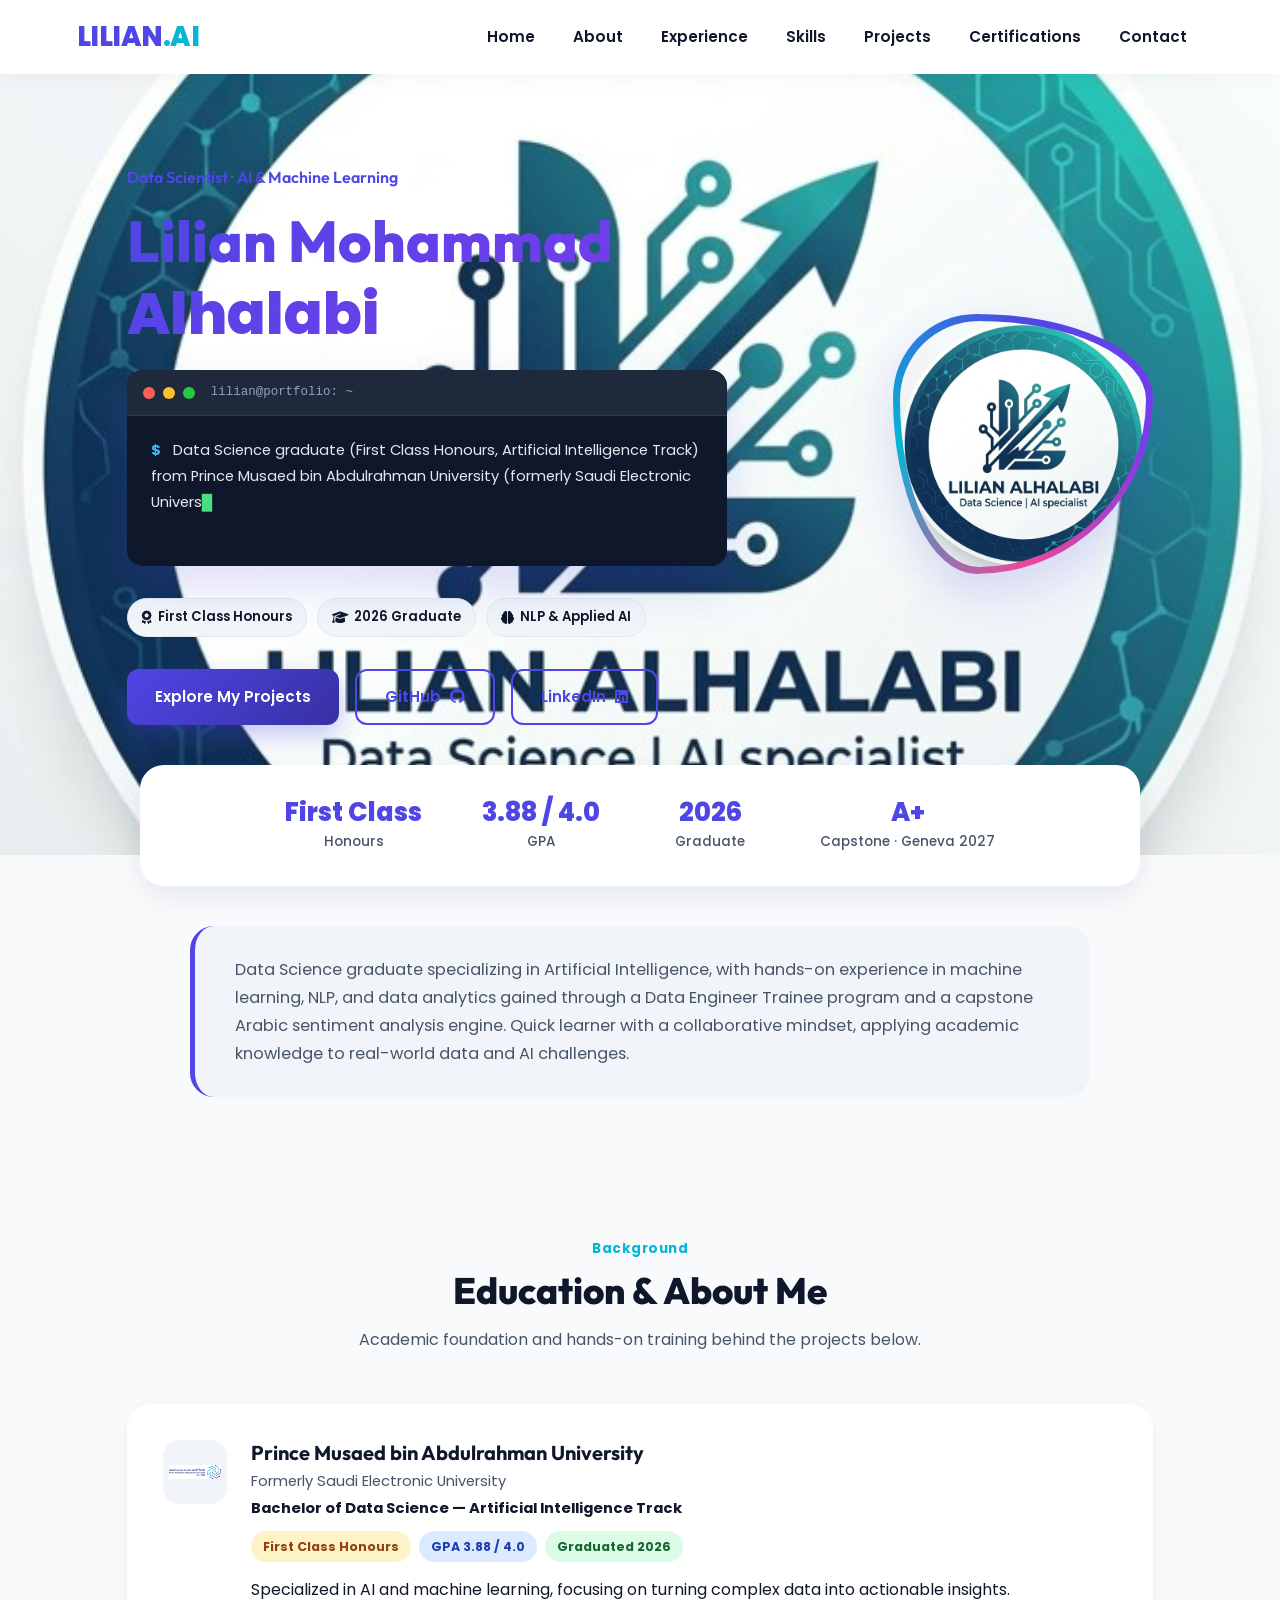
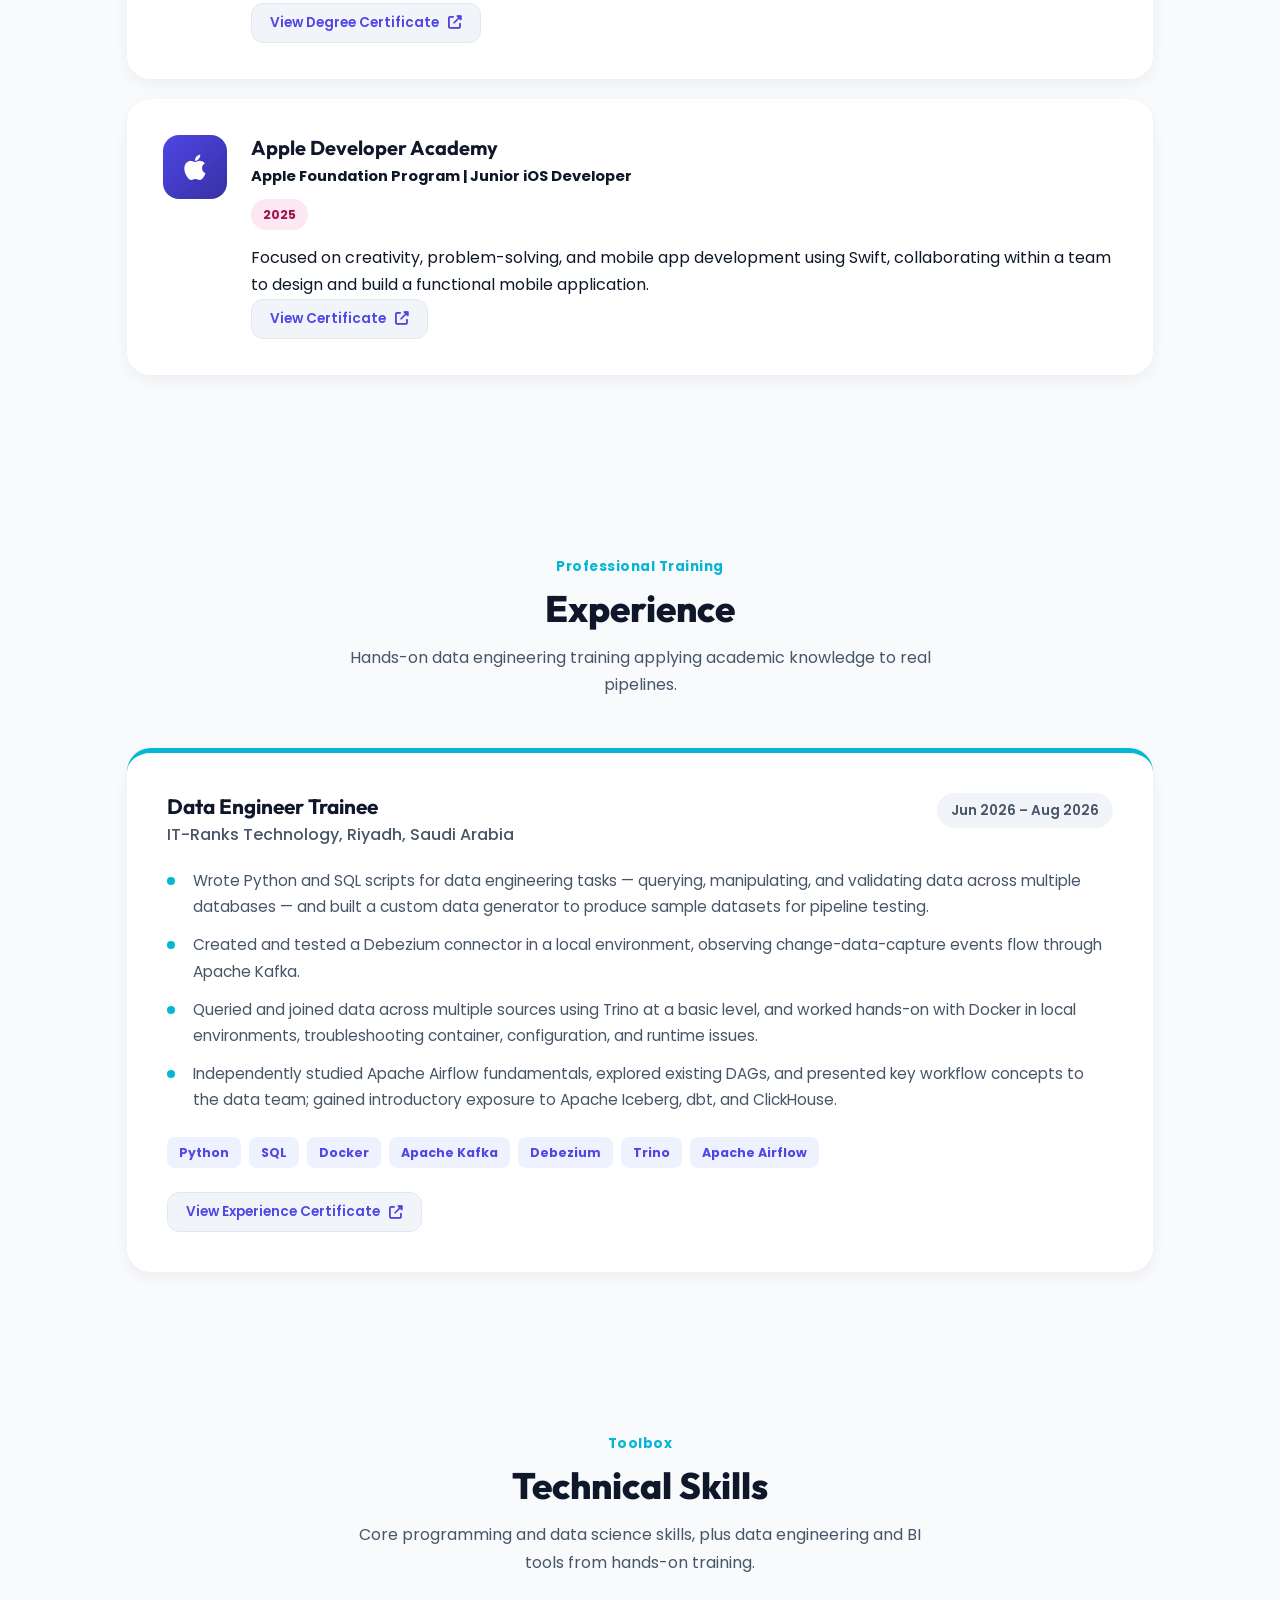
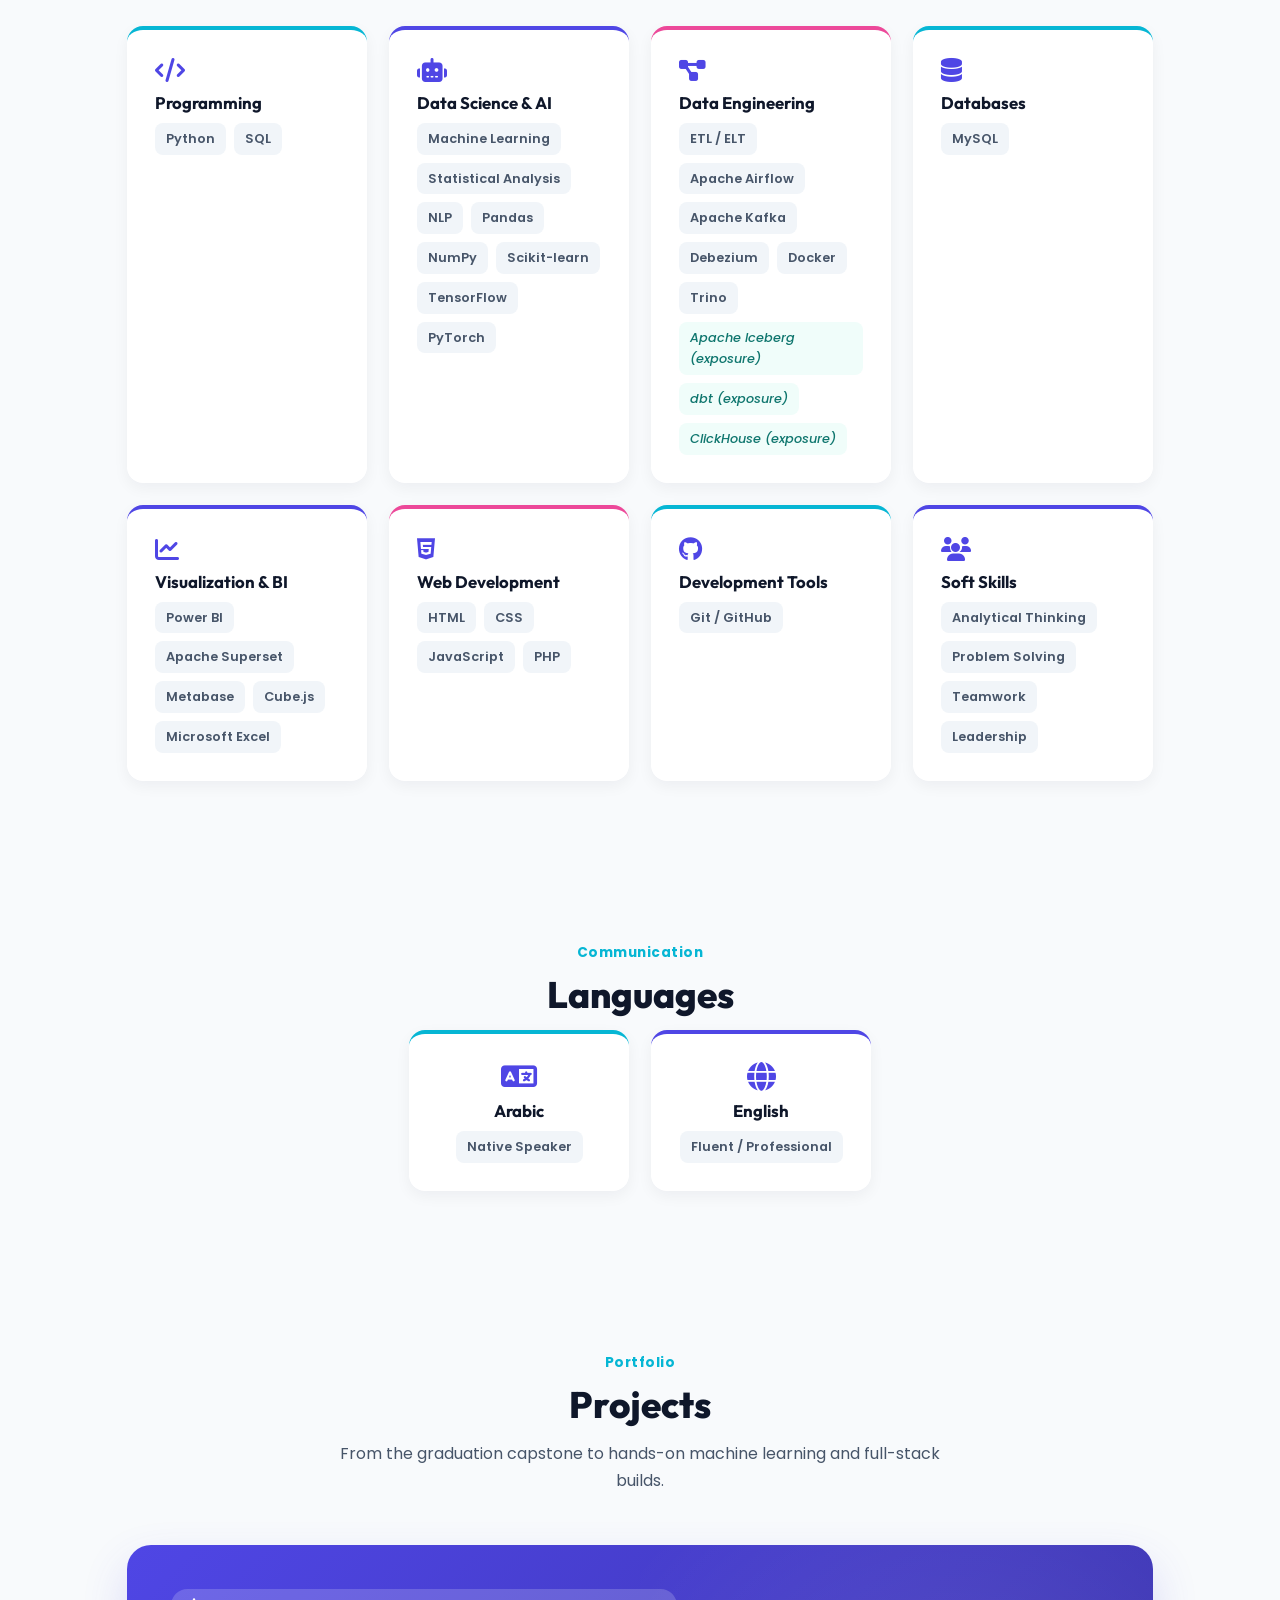
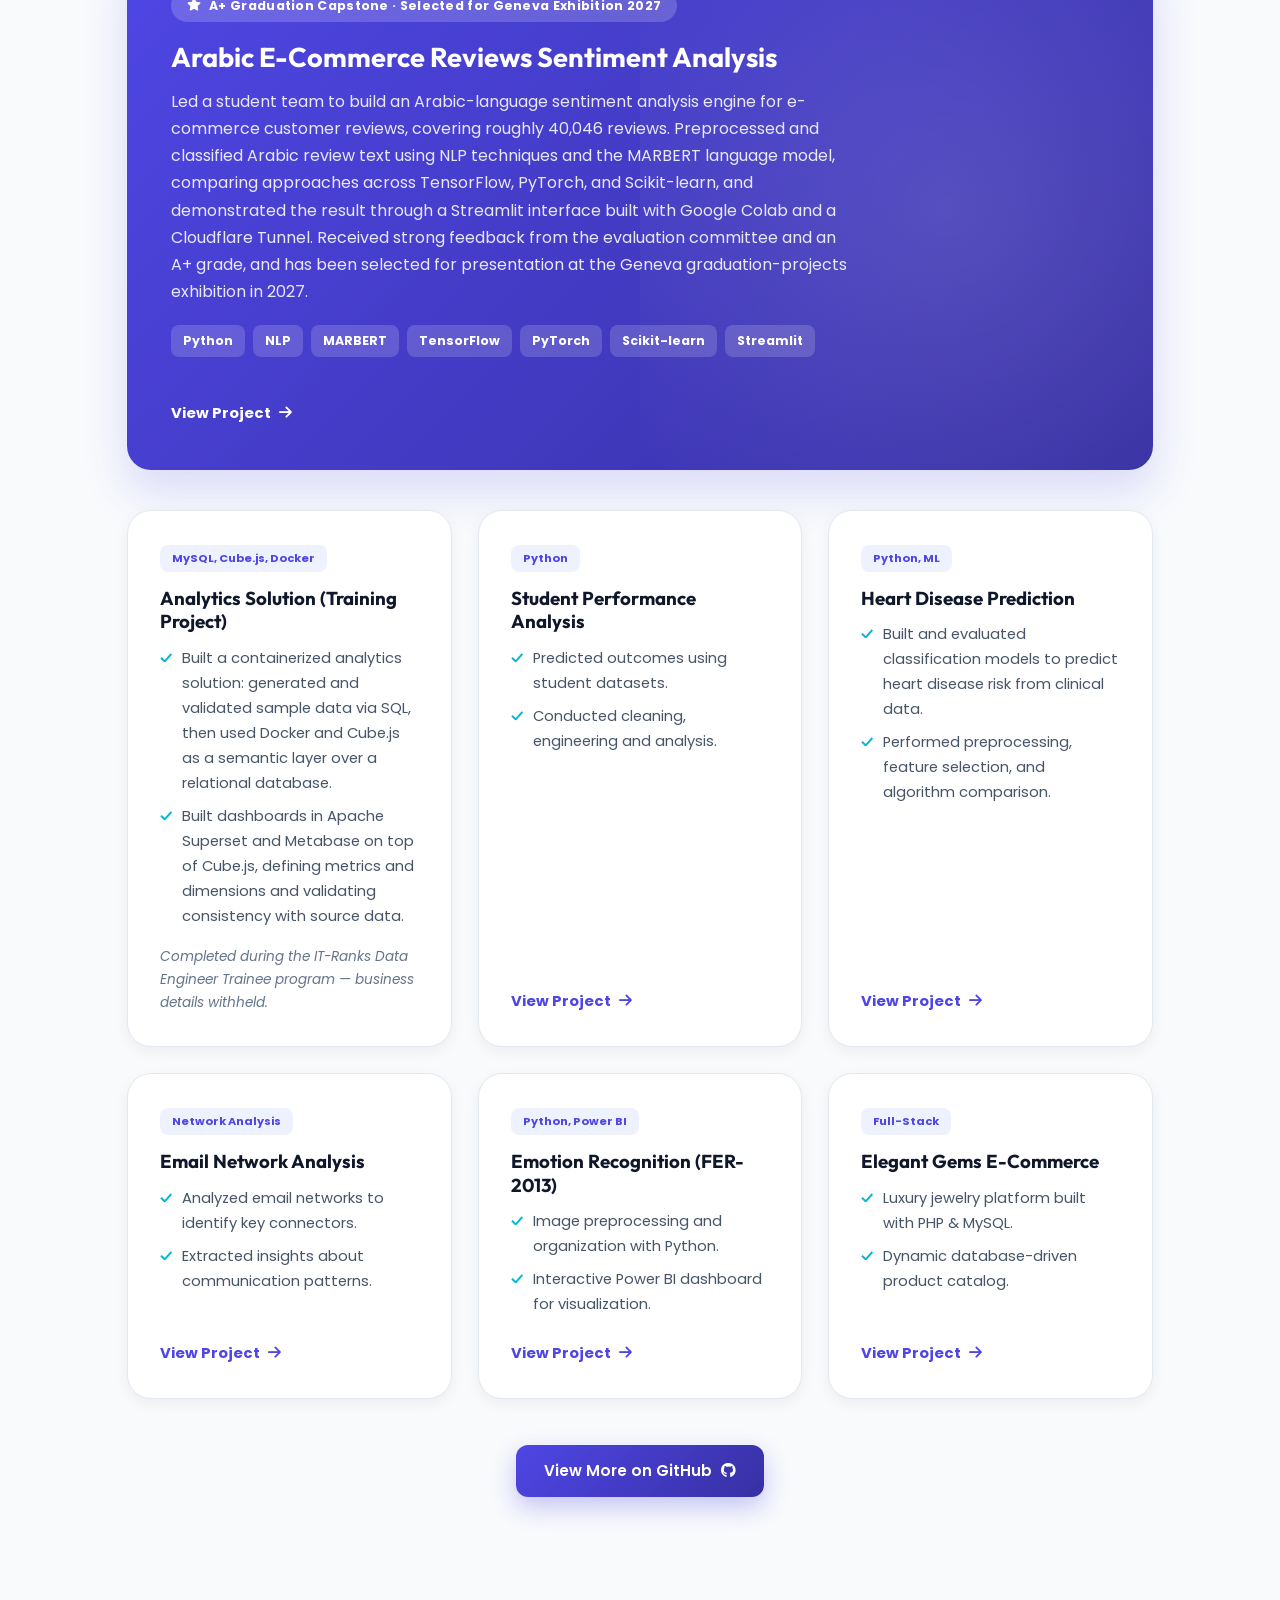
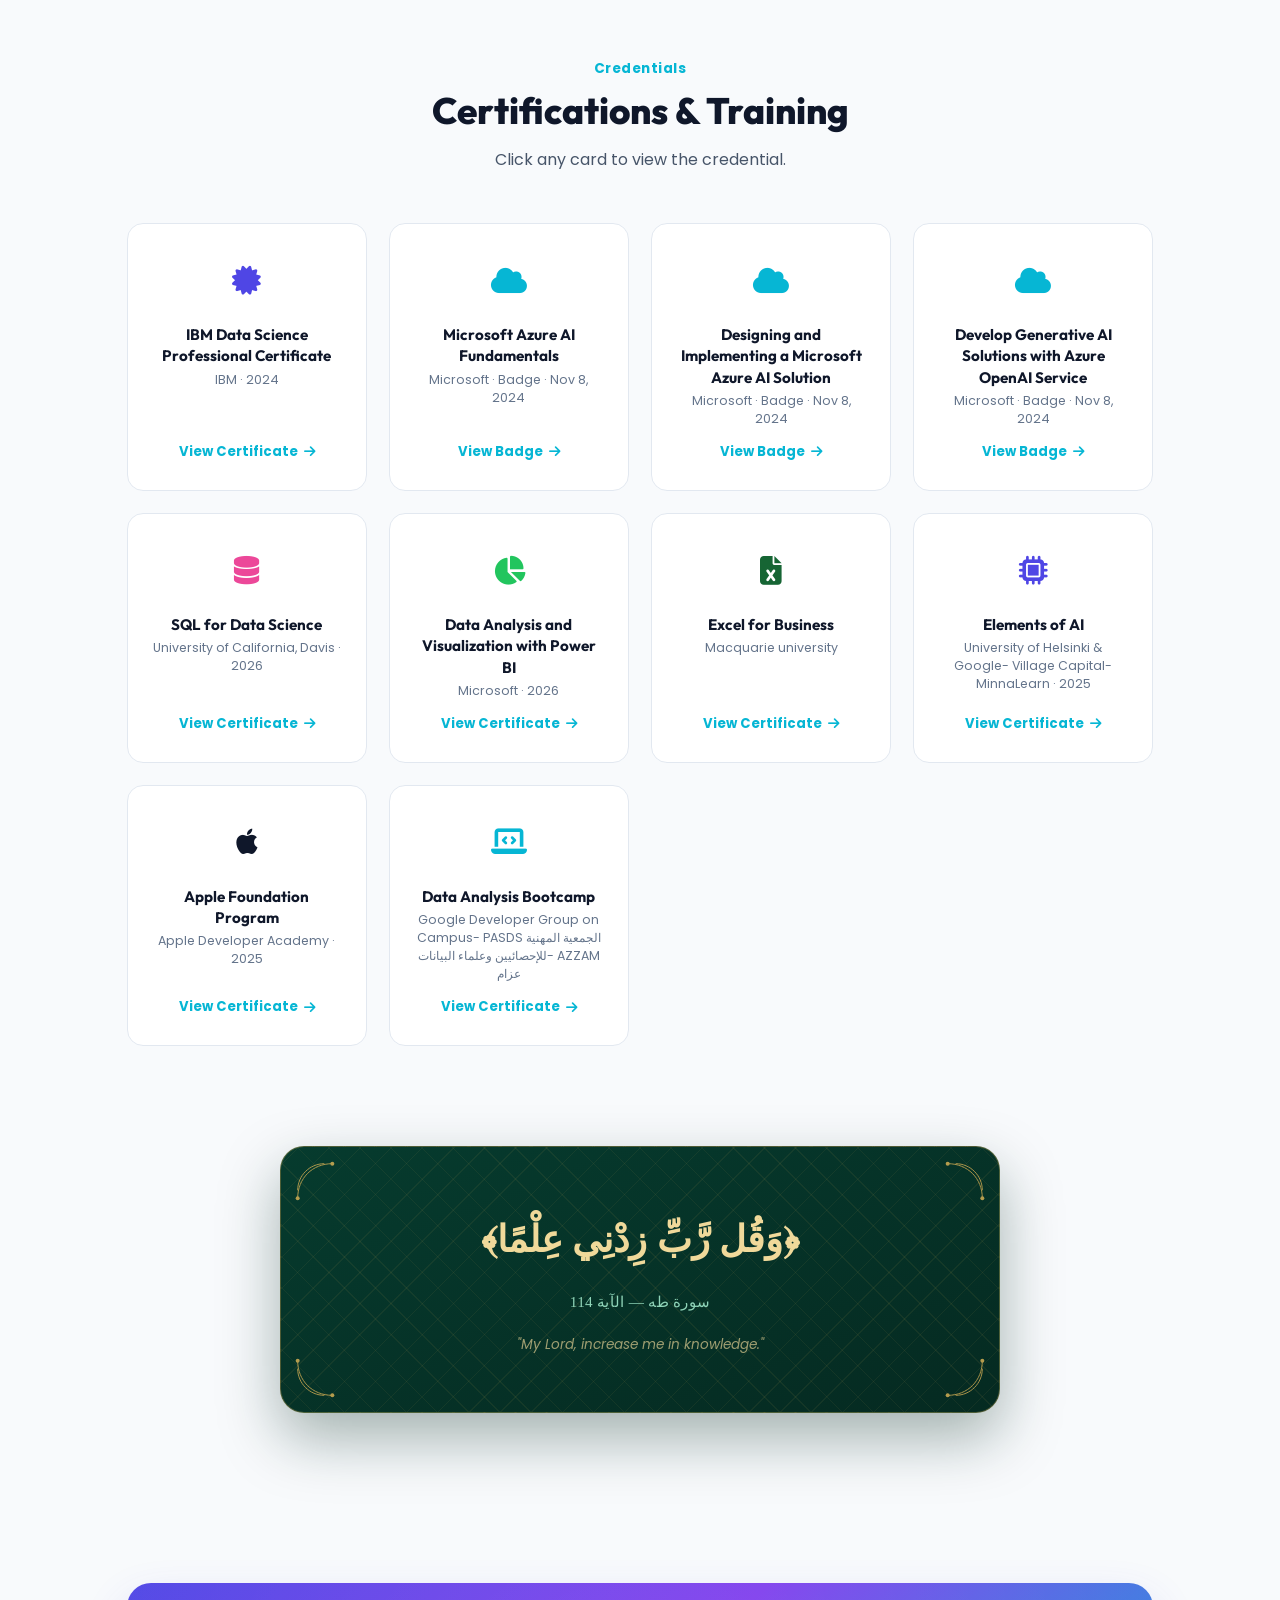
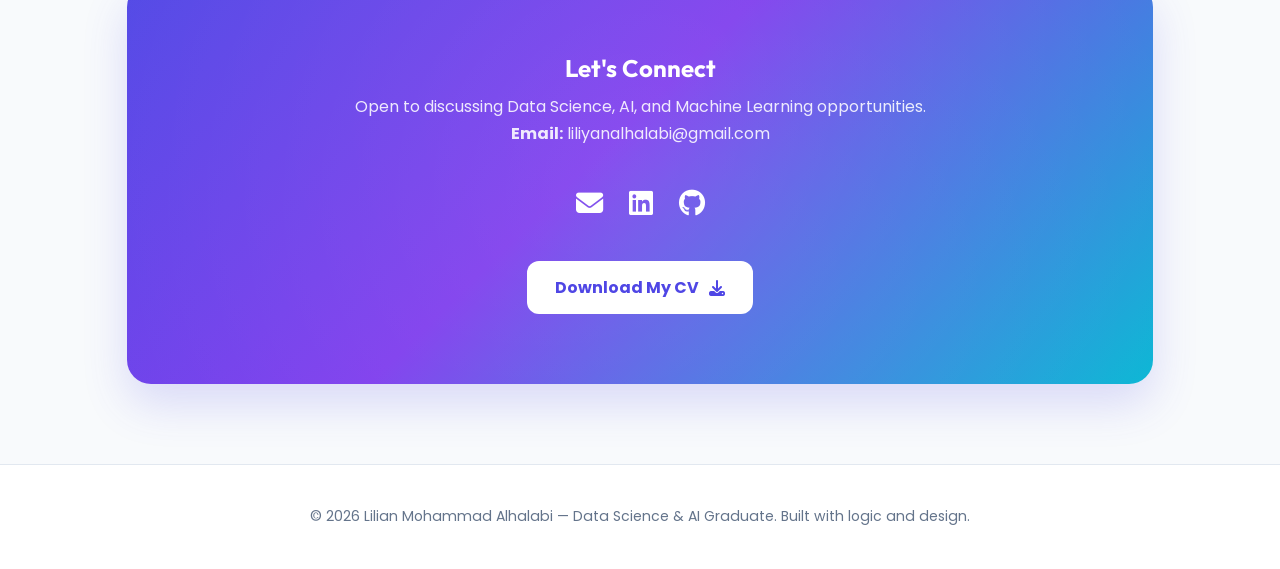
==== commit 37f5ca4e: "Update Arabic quote in index.html" ====
--- a/index.html
+++ b/index.html
@@ -537,7 +537,7 @@
             <circle cx="56" cy="4" r="3"/>
         </svg>
  
-        <p class="quote-ayah" lang="ar" dir="rtl">&#64830; وَقُل رَّبِّ زِدْنِي عِلْمًا &#64831;</p>
+        <p class="quote-ayah" lang="ar" dir="rtl">﴿وَقُل رَّبِّ زِدْنِي عِلْمًا﴾</p>
         <p class="quote-ref" lang="ar" dir="rtl">سورة طه — الآية 114</p>
         <p class="quote-translation">"My Lord, increase me in knowledge."</p>
     </div>
